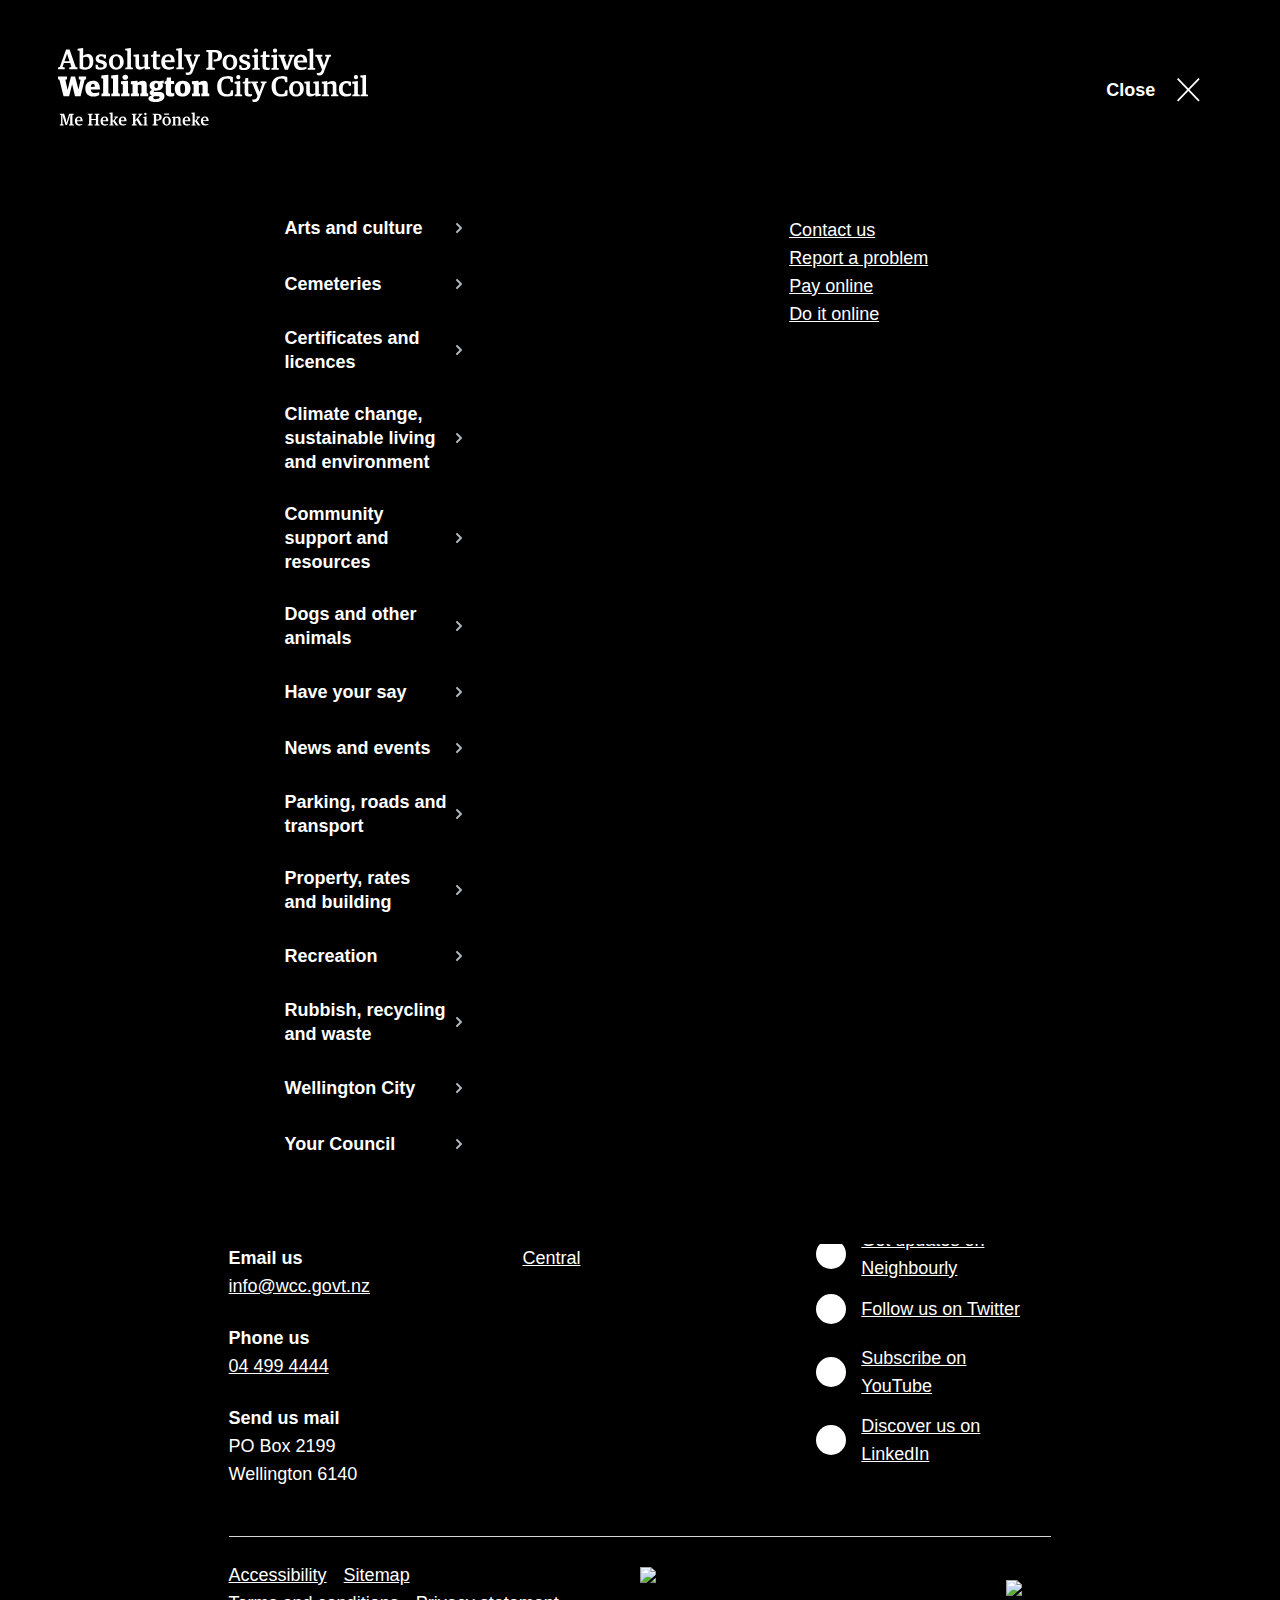
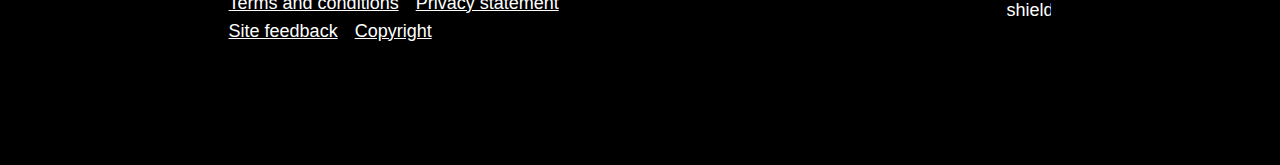
==== menu.html @ c432e646 "Took CSS from WCC site for trickier elements" ====
<!DOCTYPE html>
<html lang="en">
   <head>
      <meta charset="utf-8">
      <meta http-equiv="X-UA-Compatible" content="IE=edge">
      <title>Accessible focus states</title>
      <meta name="description" content="Site for testing keyboard navigation of key elements.">
      <meta name="viewport" content="width=device-width, initial-scale=1">
      <meta property="twitter:image" content="/images/og.png">
      <meta property="twitter:title" content="Accessible focus states">
      <meta property="og:image" content="/images/og.png">
      <meta property="og:title" content="Accessible focus states">
      <meta property="og:description" content="Site for testing keyboard navigation of key elements." />
      <meta property="og:url" content="https://accessible-focus-states.vercel.app/">
      <link rel="stylesheet" type="text/css" href="menu.css">
      <script type="text/javascript" src="https://wellington.govt.nz/assets/js/main.min.js?v=8.0.20.09.11"></script>
   </head>
   <body>
      <main>
         <section class="header pb--l">
            <nav class="nav pt--s d-flex flex-nowrap position-relative px-0 main-menu-open">
               <div class="w--50 d-flex align-items-center justify-content-center">
                  <div class="container">
                     <div class="row">
                        <div class="col-12 offset-1 col-xl-8 offset-xl-3">
                           <div class="order-1 nav__logo flex-grow-1">
                              <a href="/">
                                 <span class="sr-only">Wellington City Council</span>
                                 <svg xmlns="http://www.w3.org/2000/svg" viewBox="0 0 580.47 145.45">
                                    <title>Wellington City Council</title>
                                    <path d="M3.26 143.39l2.52-.57v-17.56l-2.52-.55v-1.6h8.19l3 9.91c.78 2.67 1.56 7.07 1.56 7.07h.16s.92-4.4 1.69-7.07l3.16-9.91h8.69v1.65l-2.68.55v17.56l2.68.57v1.65h-9v-1.65l2.14-.57v-10.61c0-2.86.19-7.34.19-7.34h-.15s-1.34 4.26-2.15 6.94l-3.86 12.4h-2.72l-4-12.34c-.81-2.67-1.82-6.94-1.82-6.94h-.16s.19 4.47.19 7.34v10.5l2.18.57v1.65H3.26zm38.87-8.28c0-3.67-1.06-4.88-3-4.88s-3.31 1.42-3.52 4.88zm-10.55 1.52c0-5.3 3.31-8.44 7.72-8.44 4.88 0 7 2.92 7 8.75H35.68c.12 4.28 2 6 5.06 6a14.06 14.06 0 004.77-.83v1.73a10.24 10.24 0 01-5.68 1.53c-5.64 0-8.21-3.44-8.21-8.75M55.75 143.38l2.52-.56v-17.56l-2.52-.55v-1.65H65v1.65l-2.42.55v7.52h8.34v-7.54l-2.42-.53v-1.65l9.22-.02v1.65l-2.49.55v17.56l2.52.58v1.64l-9.25.02v-1.66l2.42-.55v-8.05l-8.34.01v8.04l2.42.55v1.66h-9.25v-1.66zM90.16 135.11c0-3.66-1.07-4.89-3-4.89s-3.31 1.44-3.52 4.89zm-10.57 1.52c0-5.29 3.31-8.44 7.73-8.44 4.86 0 6.95 2.92 6.95 8.75H83.7c.11 4.28 2 6 5.06 6a13.5 13.5 0 004.75-.83v1.73a10.15 10.15 0 01-5.68 1.54c-5.65 0-8.22-3.45-8.22-8.75M103.51 137.79l-1.25-.27v5.62l2.04.45v1.43h-8.1v-1.43l2.15-.48v-19.64l-2.18-.52v-1.55l5.67-.74.42.22v15.09l1.71-.18 3.7-5.34-2.09-.46v-1.49h6.78v1.49l-2.13.48-3.84 5.17 5.07 7.44 1.48.51v1.43h-4.67l-4.76-7.23zM124.31 135.11c0-3.66-1.07-4.89-3-4.89s-3.32 1.44-3.55 4.89zm-10.55 1.52c0-5.29 3.3-8.44 7.72-8.44 4.86 0 6.95 2.92 6.95 8.75h-10.58c.12 4.28 2 6 5.06 6a13.62 13.62 0 004.74-.85v1.73a10.2 10.2 0 01-5.68 1.54c-5.64 0-8.21-3.45-8.21-8.75M138.04 143.38l2.52-.58v-17.56l-2.52-.55v-1.65h9.28v1.65l-2.45.52v10l8.03-9.97-2.48-.55v-1.65h7.49v1.65l-2.01.55-5.67 6.74 6.41 10.82 1.94.56v1.65l-5.53.01-5.73-9.78-2.45 2.05v5.54l2.45.55v1.64h-9.28v-1.64zM161.39 123.58a2.25 2.25 0 112.24 2.2 2.16 2.16 0 01-2.24-2.2m-1.67 20l2.13-.5v-11.97l-2.34-.53v-1.55l5.87-.75.38.2v14.63l2.09.5v1.43h-8.13zm24.14-9.68a12.31 12.31 0 002.33.18c2.61 0 3.76-1.37 3.76-4.5s-1.3-4.26-3.86-4.26h-2.23zm-6.83 9.47l2.51-.57v-17.57l-2.51-.53v-1.66h8.79c6.14 0 8.4 2.37 8.4 6.39 0 4.52-2.69 6.6-7.42 6.6a11.87 11.87 0 01-2.94-.3v7.07l3 .57v1.65h-9.83zm30.28-6.43c0-5.13-1.88-6.67-3.95-6.67s-3.81 1.4-3.81 6.36c0 5.12 1.88 6.67 4 6.67s3.79-1.43 3.79-6.36m-8.5-14.05h9.25v2.27h-9.28zm-3.39 14c0-5.38 3.56-8.69 8-8.69 5 0 8.06 3.23 8.06 8.54s-3.57 8.72-8 8.72c-5 0-8.07-3.38-8.07-8.57m18.07 6.69l2.15-.5v-11.97l-2.2-.53v-1.55l5.54-.75.4.2v1.63h.11a10.28 10.28 0 015.43-2c2.79 0 4.44 1.29 4.44 4.28v10.72l2.08.5v1.43h-8v-1.43l2.05-.5v-9.4c0-2-.94-2.63-2.81-2.63a9.92 9.92 0 00-3.11.59v11.44l1.91.44v1.43h-8zm30.37-8.47c0-3.66-1.07-4.87-3-4.87s-3.31 1.44-3.52 4.87zm-10.56 1.53c0-5.29 3.29-8.44 7.73-8.44 4.86 0 6.95 2.92 6.95 8.74h-10.58c.11 4.29 2 6 5.06 6a13.78 13.78 0 004.73-.84v1.75a10.26 10.26 0 01-5.67 1.53c-5.65 0-8.22-3.44-8.22-8.75M257.23 137.79l-1.25-.29v5.63l2.03.44v1.44h-8.1v-1.44l2.16-.49v-19.62l-2.19-.52v-1.56l5.68-.73.42.21v15.09l1.7-.18 3.71-5.33-2.1-.46v-1.5h6.79v1.5l-2.12.49-3.85 5.15 5.08 7.45 1.46.5v1.44h-4.67l-4.75-7.22zM278.03 135.11c0-3.66-1.07-4.88-3-4.88s-3.31 1.44-3.53 4.88zm-10.52 1.5c0-5.28 3.31-8.43 7.73-8.43 4.87 0 7 2.93 7 8.75h-10.6c.13 4.29 2 6 5.08 6a13.71 13.71 0 004.72-.84v1.76a10.35 10.35 0 01-5.67 1.5c-5.65 0-8.22-3.43-8.22-8.75M2.67 59.38L0 58.46v-5.17h16.92v5.17l-3.15.92 4.05 18.58h.27l6.2-24.67h7.68l6.19 23.92h.27l3.89-17.83-3.41-.92v-5.17h13.71v5.17l-2.77.92-7.57 30.92H31.86l-5.33-22h-.22l-5.49 22H10.41L2.67 59.38zM69.06 72.68c0-4.43-1.49-5.77-3.57-5.77s-3.8 1.34-4.16 6.1zm-17.87 3.3c0-9.33 5.76-14.78 14.41-14.78s13 4.38 13 16.33H61.33c.53 5 3.2 6.78 7.73 6.78a24.73 24.73 0 008.16-1.32v5.12c-2 1.4-5.38 2.84-10.82 2.84-10 0-15.21-5.39-15.21-15M81.4 85.44l3.13-.75V57.35l-3.41-.89v-4.92l12.34-1.23.85.43v33.95l3.04.75v4.86H81.4v-4.86zm18.46 0l3.15-.75V57.35l-3.42-.89v-4.92l12.33-1.23.85.43v33.95l3.05.75v4.86H99.86v-4.86zM120.61 54.69c0-2.93 2.47-4.75 5.4-4.75s5.39 1.82 5.39 4.75-2.41 4.8-5.39 4.8-5.4-1.81-5.4-4.8m-2.29 30.75l3.05-.75V68.31l-3.32-.86v-5l12.22-1.24.92.39v23.05l2.87.77v4.84h-15.74zm18.25.02l3.05-.77V68.31l-3.21-.86v-5l11.76-1.24.84.39v3h.32a14.52 14.52 0 019.4-3.48c4.37 0 7.41 2 7.41 7.06v16.43l2.83.77v4.84h-14.89v-4.84l2.25-.6v-13.1c0-2.3-1.08-3-3.31-3a10.85 10.85 0 00-3.57.68v15.55l2.23.6v4.84h-15.11zm101.33-9.19c0-7.37-1.82-9.24-4.5-9.24s-4.37 1.66-4.37 8.86c0 7.37 1.81 9.23 4.54 9.23s4.33-1.86 4.33-8.85m-19.18 0c0-9.82 6.52-15.07 14.74-15.06 9.51 0 14.78 5.34 14.78 14.68 0 9.77-6.55 15.12-14.72 15.12-9.56 0-14.8-5.74-14.8-14.74m-3.56 8.37c-2.36 0-3.48-.73-3.48-3.25V67.61h5.76v-5.82h-5.76v-6.68H204l-1.23 6.62-3.09 1.15v4.72h2.24v15.39c0 6 3.2 7.89 9 7.9a13.81 13.81 0 006.87-1.56v-5.07a10 10 0 01-2.6.37M183.6 95.75c-3.85 0-5.23-1.12-5.23-2.67a2.71 2.71 0 011.87-2.62h6.72c2.45 0 3.36.48 3.36 2 0 1.76-1.75 3.26-6.72 3.26m.27-29.73c1.92 0 3.41.86 3.41 4.59 0 3.36-1.49 4.47-3.41 4.47s-3.32-1.11-3.32-4.64c0-3.36 1.39-4.42 3.32-4.42m6.64 16.52h-9.23c-1.5 0-2-.76-2-1.44a2.52 2.52 0 01.64-1.6 19 19 0 004 .38c7.58 0 12.55-3.42 12.55-9.62a6.53 6.53 0 00-1.24-3.79l2.83.13v-5.61l-8.17 1.15a18.25 18.25 0 00-6-.91c-7.43 0-12.55 3.42-12.55 9.62a8 8 0 004.38 7.2c-2.3 1.5-4.11 3.73-4.11 6s1.23 3.85 3.73 4.57v.29c-3.2.84-6 2.61-6 5.76 0 3.78 4.43 6.51 13.51 6.51 11.64 0 16.44-5 16.44-10.87 0-5.68-3.9-7.81-8.81-7.81m60.43 2.99l3.05-.76V68.31l-3.21-.85v-5l11.76-1.19.85.38v3h.33a14.44 14.44 0 019.38-3.47c4.38 0 7.42 2 7.42 7.05v16.44l2.83.76v4.86h-14.91v-4.86l2.25-.59V71.68c0-2.29-1.06-3-3.31-3a10.69 10.69 0 00-3.57.68v15.55l2.24.59v4.86h-15.11zm47.1-13.25c0-14.64 9.18-19.54 18.63-19.54a34.83 34.83 0 0110.74 1.49l.31 9.78h-3.94l-2-5.72a14.46 14.46 0 00-5.56-1.18c-7.1 0-10.3 5.24-10.3 14.1 0 10.63 3.09 15.38 10.73 15.38a11 11 0 005.44-1.33l2-6.08h4l-.38 9.87c-2.67 1.17-6.35 2-11.91 2-10.35 0-17.72-5.3-17.72-18.76m35.68-17.3a3.94 3.94 0 113.89 3.62 3.73 3.73 0 01-3.89-3.62m-2.84 32.46l3.58-.86V67.3l-3.89-.86v-3.15l10-1.28.7.38v24.13l3.58.86v2.93h-13.97zm18.62-3.63V66.66h-3.58v-2.83l4.16-1.33 1-6.53h5.17v6.53h4.66v4.16h-4.66v15.86c0 2.83 1 4 4 4a14 14 0 003.09-.37v3.16a11.76 11.76 0 01-6.08 1.59c-5.07 0-7.74-1.77-7.74-7.1m50.41-11.58c0-14.63 9.18-19.55 18.64-19.55a35 35 0 0110.73 1.5l.32 9.77h-3.95l-2-5.71a14.38 14.38 0 00-5.56-1.17c-7.1 0-10.31 5.22-10.31 14.1 0 10.62 3.1 15.37 10.74 15.37a11 11 0 005.44-1.33l2-6.09h4l-.38 9.88c-2.67 1.18-6.36 2-11.91 2-10.36 0-17.73-5.28-17.73-18.75m53.18 4.47c0-8.22-3.21-10.74-6.72-10.74s-6.58 2.31-6.58 10.25c0 8.18 3.21 10.74 6.78 10.74s6.52-2.35 6.52-10.25m-20.35-.11c0-9 6.1-14.63 13.68-14.63 8.43 0 13.77 5.45 13.77 14.31 0 9.08-6.14 14.74-13.67 14.74-8.54 0-13.78-5.66-13.78-14.42m32.11 6.31V66.99l-3.69-.86v-3.09l9.67-1 .69.38v18.69c0 3.31.91 4.86 4.54 4.86a12.72 12.72 0 005.61-1.28V67l-3.53-.87v-3.09l9.56-1 .69.38v23.33l3.64.86v3l-9.35 1.22-.7-.31v-3.05h-.31a12.3 12.3 0 01-8.87 3.42c-5.66 0-8-3.05-8-8m29.2 4.51l3.63-.86V67.31l-3.68-.85v-3.15l9.45-1.28.69.38v2.61h.36a16.63 16.63 0 019.23-3c4.82 0 7.6 1.92 7.6 7.21v17.35l3.57.86v2.93h-13.66v-2.93l3.31-.8V71.27c0-3.21-1.6-4.17-4.81-4.17a17.37 17.37 0 00-5.28 1v18.49l3.26.8v2.93h-13.67zm31.97-10.74c0-10.41 6.47-14.69 14.91-14.69a26.68 26.68 0 017.75 1.08v7.69h-4.11l-.92-4.33a9.55 9.55 0 00-3.25-.43c-4.49 0-7.32 3-7.32 10 0 7.8 3.74 10.3 8.87 10.3a17 17 0 007.1-1.33v3.53a15.51 15.51 0 01-9.14 2.5c-9.13 0-13.89-5.55-13.89-14.31m27.99-21.74a3.94 3.94 0 113.9 3.63 3.75 3.75 0 01-3.9-3.63m-2.83 32.47l3.58-.85V67.32l-3.91-.85v-3.15l10-1.29.69.39v24.13l3.59.85v2.94h-13.95z"></path>
                                    <path d="M379.68 62.5v3l3.14.75-5.39 15.86h-.2l-6.1-15.91 3.26-.7v-3h-12.61v3.21l2.14.58 9.78 23.39-1.28 3.15c-1.18 2.68-2.73 3.63-5.5 3.63a11.53 11.53 0 01-2.83-.43v4.08a11.94 11.94 0 004.53 1c4.81 0 7.05-2.35 8.81-7l10.47-27.72 2.72-.75v-3zM576.84 86.55V50.82l-.7-.37-10.04 1.22v3.15l4.01.86v30.87l-3.47.8v2.99h13.83v-2.93l-3.63-.86zM239.26 49.67v-4a11.81 11.81 0 002.84.43c2.81 0 4.36-1 5.53-3.64l1.3-3.15-9.84-23.38-2.77-.82v-3h13.3v3l-3.27.69 6.16 15.94h.22l5.44-15.86-3.22-.77v-3h11v3l-2.75.75-10.53 27.7c-1.76 4.7-4 7-8.86 7a12.12 12.12 0 01-4.57-1M12.26 24.67h9.25L17.14 11h-.27zM0 36.51l3.43-.9L15.1 2.89h6.61L33.1 35.61l3.44.92v3.37H21.07v-3.31l4-1-2.36-7.31H11.07l-2.48 7.31 4.1 1v3.31H0zm59.11-10.55c0-7-2.47-9.45-6.76-9.45a13.5 13.5 0 00-5.22 1.12v17.56a7.53 7.53 0 004.78 1.39c4.3 0 7.2-2.4 7.2-10.62M40.42 38.34v-33l-3.72-.85V1.23L46.43 0l.7.33v14h.32a12.71 12.71 0 018.17-2.87c5.16 0 10.58 2.82 10.58 13.4s-6 15.65-14.77 15.65a26.85 26.85 0 01-11-2.2m30.34.68l-.48-7.53h3.92l1.3 4.15a10.31 10.31 0 004.74 1.08c3 0 5.1-1.17 5.1-3.58s-1.24-3.09-4.57-4.11l-3-.85c-4.69-1.33-7.27-3.63-7.27-8.04 0-4.77 3.54-8.55 11-8.55a27.54 27.54 0 018.32 1.23v7.1h-3.76l-1-3.68a8.51 8.51 0 00-4-.8c-2.63 0-4.67.85-4.67 3.25 0 2 1.24 2.94 4.78 4l3.17.91c5.26 1.51 7.25 4 7.25 8 0 5.17-3.7 9.07-11.76 9.07a27.78 27.78 0 01-9.09-1.6m45.27-12.76c0-8.23-3.23-10.73-6.76-10.73s-6.62 2.28-6.62 10.25c0 8.17 3.23 10.73 6.83 10.73s6.55-2.35 6.55-10.25m-20.51-.1c0-9 6.12-14.63 13.75-14.63 8.5 0 13.87 5.45 13.87 14.31 0 9.07-6.18 14.73-13.76 14.73-8.6 0-13.86-5.66-13.86-14.41M126.06 36.97l3.72-.87V5.25l-4.03-.87V1.24l10.1-1.23.7.38V36.1l3.66.87v2.93h-14.15v-2.93zM145.05 32.47V16.56l-3.71-.85v-3.09l9.74-1 .68.37v18.66c0 3.32.92 4.87 4.58 4.87a12.58 12.58 0 005.63-1.28V16.56l-3.54-.85v-3.09l9.62-1 .7.36v23.35l3.65.84v3L163 40.4l-.7-.32v-3h-.33a12.46 12.46 0 01-8.91 3.42c-5.7 0-8-3-8-8m32.71.83V16.25h-3.6v-2.84l4.2-1.33 1-6.51h5.14v6.54h6.72v4.17h-6.72v15.83c0 2.84 1 4 4 4a14.42 14.42 0 003.13-.38v3.16a12 12 0 01-6.13 1.6c-5.11 0-7.8-1.77-7.8-7.11m33.8-10.61c0-5.23-1.82-7.27-5.11-7.27-3.49 0-5.7 2.14-6.07 7.64zm-18.16 3c0-9 5.68-14.25 13.32-14.25 8.33 0 11.93 5.08 11.93 15h-18.25c.37 6.46 3.49 9.4 8.76 9.4a24.37 24.37 0 008.17-1.39v3.42a17.65 17.65 0 01-9.78 2.62c-9.67 0-14.13-5.83-14.13-14.75M221.53 36.97l3.71-.86V5.25l-4.03-.86V1.24L231.3.02l.7.38v35.71l3.66.86v2.93h-14.13v-2.93zM277.78 37.32l3.88-1V7.9l-3.88-1V3.63h15.21c10.45 0 14.25 4 14.25 10.47 0 7.84-5.34 11.1-12.12 11.1a32.44 32.44 0 01-3.74-.32v-3.36c.06 0 1.12.11 2.35.11 3.95 0 6-2.46 6-7 0-4.76-2-6.68-6.35-6.68h-4.36v28.4l4.68 1v3.31h-15.92zm50.82-10.3c0-8.22-3.2-10.74-6.73-10.74s-6.57 2.31-6.57 10.26c0 8.17 3.21 10.72 6.78 10.72s6.52-2.34 6.52-10.24m-20.35-.11c0-9 6.09-14.63 13.68-14.63 8.43 0 13.77 5.45 13.77 14.32 0 9.08-6.14 14.73-13.68 14.74-8.53 0-13.77-5.67-13.77-14.43m31.4 12.82l-.49-7.53h3.91l1.28 4.16a10.31 10.31 0 004.7 1.08c3 0 5.06-1.17 5.06-3.57s-1.22-3.12-4.53-4.13l-3-.85c-4.65-1.33-7.21-3.63-7.21-8.06 0-4.76 3.53-8.55 10.94-8.55a27.15 27.15 0 018.28 1.23v7.11h-3.74l-1-3.69a8.54 8.54 0 00-3.95-.79c-2.61 0-4.64.86-4.64 3.25 0 2 1.22 2.94 4.74 4l3.15.91c5.24 1.49 7.22 4 7.22 8 0 5.18-3.68 9.08-11.7 9.07a27.36 27.36 0 01-9-1.6m27.16-34.53a3.93 3.93 0 113.89 3.62 3.74 3.74 0 01-3.89-3.62m-2.84 32.46l3.57-.86V17.63l-3.89-.87v-3.13l10-1.29.7.38v24.12l3.58.86v2.94h-13.96zm18.84-3.59V16.99h-3.57v-2.88l4.16-1.32 1-6.51h5.18v6.51h6.67v4.16h-6.67v15.86c0 2.82 1 4 4 4a14.05 14.05 0 003.09-.38v3.16a11.7 11.7 0 01-6.08 1.59c-5.08 0-7.75-1.75-7.75-7.09m19.65-28.84a3.94 3.94 0 113.9 3.62 3.74 3.74 0 01-3.9-3.62m-2.83 32.45l3.58-.86V17.63l-3.9-.85v-3.15l10-1.29.7.38v24.13l3.58.85v2.94h-13.99zM415.71 16.61l-2.72-.74v-3.05h12.98v3.05l-3.04.59 5.92 17.18h.21l5.98-17.18-3.04-.59v-3.05h10.46v3.05l-2.72.74-9.02 24.03h-5.93l-9.08-24.03zM459.66 23.51c0-5.24-1.83-7.27-5.08-7.27-3.46 0-5.65 2.14-6 7.65zm-18 3c0-9 5.65-14.26 13.24-14.26 8.28 0 11.85 5.09 11.85 15h-18.24c.38 6.46 3.47 9.39 8.7 9.39a23.22 23.22 0 008.12-1.4v3.43a17.44 17.44 0 01-9.72 2.62c-9.61 0-14-5.82-14-14.74M467.56 37.7l3.67-.85V6l-4.01-.86V1.99L477.28.76l.68.37v35.72l3.64.85v2.95h-14.04V37.7zM484.75 50.41v-4a12 12 0 002.83.41c2.77 0 4.32-1 5.49-3.62l1.29-3.16-9.77-23.43-2.78-.74v-3h13.24v3l-3.27.69 6.1 15.92h.22l5.41-15.87-3.15-.74v-3h10.94v3l-2.72.74-10.46 27.71c-1.77 4.69-4 7-8.81 7a11.72 11.72 0 01-4.54-1"></path>
                                 </svg>
                              </a>
                           </div>
                        </div>
                     </div>
                  </div>
               </div>
               <div class="w--50 d-flex align-items-center justify-content-center">
                  <div class="container">
                     <div class="row">
                        <div class="col-12 offset-1 col-xl-8 offset-xl-3">
                           <button type="button" class="menu__button menu__button-homepage d-flex align-items-center justify-content-center float-right" id="main-menu-toggler" data-toggle="collapse" data-target="#main-menu" aria-expanded="true" aria-controls="main-menu" aria-label="Toggle navigation">
                           <span class="text">Close</span>
                           </button>
                        </div>
                     </div>
                  </div>
               </div>
               <div id="main-menu" class="collapse show" role="navigation" style="">
                  <div class="container">
                     <div class="row">
                        <div class="col-12 offset-1 col-md-6 col-lg-4 pt--xs pt-md-0">
                           <ul class="main-menu-level-1" style="min-height: 506px;">
                              <li>
                                 <button class="main-menu-level-1-item" aria-expanded="false">Arts and culture</button>
                                 <ul class="main-menu-level-2" aria-label="Sub-menu for Arts and culture">
                                    <li><span class="main-menu-back">Back</span><span class="main-menu-category">Arts and culture</span></li>
                                    <li><a href="/arts-and-culture/arts">Arts</a></li>
                                    <li><a href="/arts-and-culture/libraries">Libraries</a></li>
                                    <li><a href="/arts-and-culture/archives">Archives</a></li>
                                    <li><a href="/arts-and-culture/heritage">Heritage</a></li>
                                 </ul>
                              </li>
                              <li>
                                 <button class="main-menu-level-1-item" aria-expanded="false">Cemeteries</button>
                                 <ul class="main-menu-level-2" aria-label="Sub-menu for Cemeteries">
                                    <li><span class="main-menu-back">Back</span><span class="main-menu-category">Cemeteries</span></li>
                                    <li><a href="/cemeteries/cemetery-search-and-plot-locater">Cemetery search and plot locater</a></li>
                                    <li><a href="/cemeteries/wellington-cemeteries">Wellington cemeteries</a></li>
                                    <li><a href="/cemeteries/burials-cremations-and-memorials">Burials, cremations and memorials</a></li>
                                    <li><a href="/cemeteries/work-permits">Work permits</a></li>
                                 </ul>
                              </li>
                              <li>
                                 <button class="main-menu-level-1-item" aria-expanded="false">Certificates and licences</button>
                                 <ul class="main-menu-level-2" aria-label="Sub-menu for Certificates and licences">
                                    <li><span class="main-menu-back">Back</span><span class="main-menu-category">Certificates and licences</span></li>
                                    <li><a href="/certificates-and-licences/trading-in-public-places">Trading in public places</a></li>
                                    <li><a href="/certificates-and-licences/alcohol-licences">Alcohol licences</a></li>
                                    <li><a href="/certificates-and-licences/selling-food">Selling food</a></li>
                                    <li><a href="/certificates-and-licences/signs-and-posters">Signs and posters</a></li>
                                    <li><a href="/certificates-and-licences/footpaths">Footpaths</a></li>
                                    <li><a href="/certificates-and-licences/health-licences">Health licences</a></li>
                                    <li><a href="/certificates-and-licences/street-appeals">Street appeals</a></li>
                                    <li><a href="/certificates-and-licences/gambling-consents">Gambling consents</a></li>
                                    <li><a href="/certificates-and-licences/amusement-devices">Amusement device permits</a></li>
                                 </ul>
                              </li>
                              <li>
                                 <button class="main-menu-level-1-item" aria-expanded="false">Climate change, sustainable living and environment</button>
                                 <ul class="main-menu-level-2" aria-label="Sub-menu for Climate change, sustainable living and environment">
                                    <li><span class="main-menu-back">Back</span><span class="main-menu-category">Climate change, sustainable living and environment</span></li>
                                    <li><a href="/climate-change-sustainability-environment/climate-change">Climate change</a></li>
                                    <li><a href="/climate-change-sustainability-environment/sustainable-living">Sustainable living</a></li>
                                    <li><a href="/climate-change-sustainability-environment/environment">Environment</a></li>
                                    <li><a href="/climate-change-sustainability-environment/water">Water</a></li>
                                 </ul>
                              </li>
                              <li>
                                 <button class="main-menu-level-1-item" aria-expanded="false">Community support and resources</button>
                                 <ul class="main-menu-level-2" aria-label="Sub-menu for Community support and resources">
                                    <li><span class="main-menu-back">Back</span><span class="main-menu-category">Community support and resources</span></li>
                                    <li><a href="/community-support-and-resources/community-support">Community support</a></li>
                                    <li><a href="/community-support-and-resources/resources-and-facilities">Resources and facilities</a></li>
                                    <li><a href="/community-support-and-resources/volunteering">Volunteering </a></li>
                                    <li><a href="/community-support-and-resources/safety-in-wellington">Safety in Wellington</a></li>
                                    <li><a href="/community-support-and-resources/commemorative-memorials">Memorial seats and trees </a></li>
                                    <li><a href="/community-support-and-resources/our-communities">Our communities</a></li>
                                    <li><a href="/community-support-and-resources/community-awards">Wellington Airport Community Awards</a></li>
                                 </ul>
                              </li>
                              <li>
                                 <button class="main-menu-level-1-item" aria-expanded="false">Dogs and other animals</button>
                                 <ul class="main-menu-level-2" aria-label="Sub-menu for Dogs and other animals">
                                    <li><span class="main-menu-back">Back</span><span class="main-menu-category">Dogs and other animals</span></li>
                                    <li><a href="/dogs-and-other-animals/dogs">Dogs</a></li>
                                    <li><a href="/dogs-and-other-animals/cats">Cats</a></li>
                                    <li><a href="/dogs-and-other-animals/keeping-animals">Keeping animals</a></li>
                                 </ul>
                              </li>
                              <li>
                                 <button class="main-menu-level-1-item" aria-expanded="false">Have your say</button>
                                 <ul class="main-menu-level-2" aria-label="Sub-menu for Have your say">
                                    <li><span class="main-menu-back">Back</span><span class="main-menu-category">Have your say</span></li>
                                    <li><a href="/have-your-say/consultations">Consultations and engagements</a></li>
                                    <li><a href="/have-your-say/public-notices">Public notices</a></li>
                                    <li><a href="/have-your-say/contacting-councillors">Contacting councillors</a></li>
                                    <li><a href="/have-your-say/participate-in-council-research">Participate in Council research</a></li>
                                    <li><a href="/have-your-say/petitions">Petitions</a></li>
                                    <li><a href="/your-council/meetings/speaking-at-meetings">Attending and speaking at meetings</a></li>
                                 </ul>
                              </li>
                              <li>
                                 <button class="main-menu-level-1-item" aria-expanded="false">News and events</button>
                                 <ul class="main-menu-level-2" aria-label="Sub-menu for News and events">
                                    <li><span class="main-menu-back">Back</span><span class="main-menu-category">News and events</span></li>
                                    <li><a href="/news-and-events/news-and-information">News and information</a></li>
                                    <li><a href="/news-and-events/events-and-festivals">Events and festivals</a></li>
                                    <li><a href="/news-and-events/event-calendar">Eventfinda calendar</a></li>
                                    <li><a href="/news-and-events/event-planning-and-support">Event planning and support</a></li>
                                 </ul>
                              </li>
                              <li>
                                 <button class="main-menu-level-1-item" aria-expanded="false">Parking, roads and transport</button>
                                 <ul class="main-menu-level-2" aria-label="Sub-menu for Parking, roads and transport">
                                    <li><span class="main-menu-back">Back</span><span class="main-menu-category">Parking, roads and transport</span></li>
                                    <li><a href="/parking-roads-and-transport/parking">Parking</a></li>
                                    <li><a href="/parking-roads-and-transport/roads">Roads</a></li>
                                    <li><a href="/parking-roads-and-transport/transport">Transport</a></li>
                                    <li><a href="/parking-roads-and-transport/how-can-i">How can I?</a></li>
                                 </ul>
                              </li>
                              <li>
                                 <button class="main-menu-level-1-item" aria-expanded="false">Property, rates and building</button>
                                 <ul class="main-menu-level-2" aria-label="Sub-menu for Property, rates and building">
                                    <li><span class="main-menu-back">Back</span><span class="main-menu-category">Property, rates and building</span></li>
                                    <li><a href="/property-rates-and-building/property">Property</a></li>
                                    <li><a href="/property-rates-and-building/rates">Rates</a></li>
                                    <li><a href="/property-rates-and-building/building-and-resource-consents">Building and resource consents</a></li>
                                    <li><a href="/property-rates-and-building/building-earthquake-resilience">Building earthquake resilience</a></li>
                                    <li><a href="/property-rates-and-building/encroachments">Encroachments</a></li>
                                    <li><a href="/property-rates-and-building/council-land-for-sale">Council land and property for sale</a></li>
                                    <li><a href="/property-rates-and-building/kiwi-point-quarry">Quarry</a></li>
                                    <li><a href="/property-rates-and-building/development-contributions">Development contributions</a></li>
                                    <li><a href="/property-rates-and-building/road-stopping">Road stopping</a></li>
                                    <li><a href="/property-rates-and-building/fencing-your-pool-or-spa">Pool and spa fencing</a></li>
                                    <li><a href="/property-rates-and-building/how-can-i">How can I?</a></li>
                                 </ul>
                              </li>
                              <li>
                                 <button class="main-menu-level-1-item" aria-expanded="false">Recreation</button>
                                 <ul class="main-menu-level-2" aria-label="Sub-menu for Recreation">
                                    <li><span class="main-menu-back">Back</span><span class="main-menu-category">Recreation</span></li>
                                    <li><a href="/recreation/facilities-and-centres">Facilities and centres</a></li>
                                    <li><a href="/recreation/outdoors">Outdoors</a></li>
                                    <li><a href="/recreation/activities-for-kids">Activities for kids </a></li>
                                    <li><a href="/recreation/sports">Sports</a></li>
                                    <li><a href="/recreation/classes">Classes</a></li>
                                    <li><a href="/recreation/support-and-advice">Support and advice</a></li>
                                 </ul>
                              </li>
                              <li>
                                 <button class="main-menu-level-1-item" aria-expanded="false">Rubbish, recycling and waste</button>
                                 <ul class="main-menu-level-2" aria-label="Sub-menu for Rubbish, recycling and waste">
                                    <li><span class="main-menu-back">Back</span><span class="main-menu-category">Rubbish, recycling and waste</span></li>
                                    <li><a href="/rubbish-recycling-and-waste/when-to-put-out-your-rubbish-and-recycling">When to put out your rubbish and recycling</a></li>
                                    <li><a href="/rubbish-recycling-and-waste/sorting-and-preparing-your-rubbish-and-recycling">Sorting and preparing your rubbish and recycling</a></li>
                                    <li><a href="/rubbish-recycling-and-waste/bins-bags-crates-and-skips">Wheelie bins, bags, crates and skips</a></li>
                                    <li><a href="/rubbish-recycling-and-waste/southern-landfill-tip-shop-and-recycle-centre">Southern Landfill, Tip Shop and Recycle Centre</a></li>
                                    <li><a href="/rubbish-recycling-and-waste/reducing-your-waste">Reducing your waste</a></li>
                                    <li><a href="/rubbish-recycling-and-waste/waste-requirements-for-business">Waste requirements for business</a></li>
                                    <li><a href="/your-council/plans-policies-and-bylaws/policies/zero-waste-strategy">Zero Waste Strategy</a></li>
                                    <li><a href="/rubbish-recycling-and-waste/waste-bylaw">The Solid Waste Management and Minimisation Bylaw 2020</a></li>
                                    <li><a href="/rubbish-recycling-and-waste/sewerage-wastewater-and-trade-waste">Sewerage, wastewater and trade waste</a></li>
                                 </ul>
                              </li>
                              <li>
                                 <button class="main-menu-level-1-item" aria-expanded="false">Wellington City</button>
                                 <ul class="main-menu-level-2" aria-label="Sub-menu for Wellington City">
                                    <li><span class="main-menu-back">Back</span><span class="main-menu-category">Wellington City</span></li>
                                    <li><a href="/wellington-city/maps">Maps</a></li>
                                    <li><a href="/wellington-city/about-wellington-city">About Wellington City</a></li>
                                    <li><a href="/wellington-city/what-to-do">What to do in Wellington</a></li>
                                    <li><a href="/wellington-city/resilient-wellington">Resilient Wellington</a></li>
                                    <li><a href="/wellington-city/positively-poneke">Positively Pōneke</a></li>
                                 </ul>
                              </li>
                              <li>
                                 <button class="main-menu-level-1-item" aria-expanded="false">Your Council</button>
                                 <ul class="main-menu-level-2" aria-label="Sub-menu for Your Council">
                                    <li><span class="main-menu-back">Back</span><span class="main-menu-category">Your Council</span></li>
                                    <li><a href="/your-council/about-the-council">About the Council</a></li>
                                    <li><a href="/your-council/brand-assets-and-guidelines">Brand assets and guidelines</a></li>
                                    <li><a href="/your-council/plans-policies-and-bylaws">Plans, policies and bylaws</a></li>
                                    <li><a href="/your-council/meetings">Meetings</a></li>
                                    <li><a href="/your-council/elections">Elections</a></li>
                                    <li><a href="/your-council/projects">Projects</a></li>
                                    <li><a href="/your-council/careers">Careers</a></li>
                                    <li><a href="/your-council/international-relations">International relations</a></li>
                                    <li><a href="/your-council/emergency-management">Emergency management</a></li>
                                    <li><a href="/your-council/mayoral-forum">Mayoral Forum</a></li>
                                 </ul>
                              </li>
                           </ul>
                        </div>
                        <div class="col-12 offset-1 col-lg-4 offset-lg-4 main-menu-contact">
                           <p><a href="/contact-us">Contact us</a></p>
                           <p><a href="/report-a-problem">Report a problem</a></p>
                           <p><a href="/payments/online">Pay online</a></p>
                           <p><a href="/do-it-online">Do it online</a></p>
                        </div>
                     </div>
                  </div>
               </div>
            </nav>
            <div class="mw--100 mw-lg--50 d-flex align-items-center justify-content-center mt--s">
               <div class="container-md container-fluid">
                  <div class="row">
                     <div class="col-12 offset-1 col-xl-9 offset-xl-3">
                        <h1 class="hero__homepage mb--xs"><span class="strong">Kia ora</span><br/> Try the search bar, menu and tabs!</h1>
                        <a href="#search" class="button search__button search__button-homepage order-2 d-flex align-items-center d-lg-none" aria-expanded="false">Search</a>
                        <div id="ctl27_search_pnlSearch" class="search" role="search" aria-label="Site Search" onkeypress="javascript:return WebForm_FireDefaultButton(event, 'ctl27_search_btnSearch')">
                           <fieldset>
                              <legend class="sr-only">Search:</legend>
                              <div class="position-relative">
                                 <input name="ctl27$search$txtSearch" type="text" id="txtSearch" accesskey="3" title="Search online information" class="search__input w-100" aria-label="Site Search" placeholder="Search">
                                 <input type="button" name="ctl27$search$btnSearch" value="Search" onclick="javascript:__doPostBack('ctl27$search$btnSearch','')" id="ctl27_search_btnSearch" title="Search" class="search__submit">
                              </div>
                           </fieldset>
                        </div>
                        <p class="pt-4 mb--s"><a class="mr-4" href="/">Go back</a>
                           </div>
                        </div>
                     </div>
                  </div>
               </div>
            </div>
            <div class="homepage__background" style="background-image: url('/-/media/global/winter-homepage-2021.jpg');"></div>
         </section>
         <section>
            <div class="container component">
                <div class="row">
                    <div class="col-12 offset-1 col-md-10 offset-md-2 col-lg-9 col-xl-8">
                        <div class="tab-block mb--m">
                    
                            <div class="nav nav-tabs d-flex flex-nowrap justify-content-start" id="propertySearchTab" role="tablist">
                                <a class="flex-fill nav-item nav-link active" href="#tab-address" data-toggle="tab" role="tab" aria-controls="tab-address" aria-selected="true">Address</a>
                                <a class="flex-fill nav-item nav-link" href="#tab-range" data-toggle="tab" role="tab" aria-controls="tab-range" aria-selected="false">Street Range</a>
                                <a class="flex-fill nav-item nav-link" href="#tab-account" data-toggle="tab" role="tab" aria-controls="tab-account" aria-selected="false">Account</a>
                            </div>
                    
                            <div class="tab-content" id="propertySearchTabContent">
                         
                        <div class="tab-pane fade active show" id="tab-address" role="tabpanel" aria-labelledby="tab-address">
                            <div id="results-message" class="paxl" style="display: none;"></div>
                            <div id="content_1_pnlSearchByStreet" class="tab-part-content">
                        
                                <fieldset class="m-0 scfSectionBorderAsFieldSet">
                                <legend class="sr-only">Property Search by Address</legend>
                                <div id="pnlSearchByStreetFields" class="scfSectionContent" onkeypress="javascript:return WebForm_FireDefaultButton(event, 'content_1_btnSubmitSearchByStreet')" style="display: none;">
                            
                                    <div class="scfSingleLineTextBorder">
                                        <label for="content_1_txtStreetNumber" id="content_1_lblStreetNumber" class="scfSingleLineTextLabel">House Number</label>
                                        <div class="scfSingleLineGeneralPanel">
                                            <input name="content_1$txtStreetNumber" type="text" maxlength="200" id="content_1_txtStreetNumber" class="scfSingleLineTextBox" skinidvalidationgroup="valGroupSearchByStreet">
                                            <span id="content_1_regExpValStreetNumber" class="scfValidator" style="display:none;">Only letters and numbers can be entered</span>
                                        </div>
                                    </div>
                        
                                    <div class="scfSingleLineTextBorder">
                                        <label for="content_1_txtFlatUnitNumber" id="content_1_lblFlatUnitNumber" class="scfSingleLineTextLabel">Flat / Unit Number</label>
                                        <div class="scfSingleLineGeneralPanel">
                                            <input name="content_1$txtFlatUnitNumber" type="text" maxlength="200" id="content_1_txtFlatUnitNumber" class="scfSingleLineTextBox">
                                            <span id="content_1_regExpValFlatUnitNumber" class="scfValidator" style="display:none;">Only letters and numbers can be entered</span>
                                        </div>
                                    </div>
                                    
                                    <div class="scfSingleLineTextBorder">
                                        <label for="content_1_txtStreetName" id="content_1_lblStreetName" class="scfSingleLineTextLabel">Street Name</label>
                                        <div class="scfSingleLineGeneralPanel">
                                            <input name="content_1$txtStreetName" type="text" maxlength="200" id="content_1_txtStreetName" class="scfSingleLineTextBox">
                                        </div>
                                        <span id="content_1_reqFieldStreetName" class="scfValidatorRequired" style="display:none;">A Street Name (full or part) must be entered</span>
                                    </div>
                                    
                                    <div class="scfSubmitButtonBorder mt--xs">
                                        <input type="submit" name="content_1$btnSubmitSearchByStreet" value="Search" onclick="javascript:WebForm_DoPostBackWithOptions(new WebForm_PostBackOptions(&quot;content_1$btnSubmitSearchByStreet&quot;, &quot;&quot;, true, &quot;valGroupSearchByStreet&quot;, &quot;&quot;, false, false))" id="content_1_btnSubmitSearchByStreet">
                                    </div>
                                
                        </div>
                                <div id="pnlSearchByAutocomplete" class="scfSectionContent" onkeypress="javascript:return WebForm_FireDefaultButton(event, 'btnSubmitSearchAutocomplete')" style="">
                              
                                    <div id="content_1_div" class="scfSingleLineTextBorder required">
                                        <label for="streetName" class="scfSingleLineTextLabel">Property Address</label>
                                        <div class="scfSingleLineGeneralPanel">
                                            <input type="hidden" name="content_1$accountId" id="accountId" value="">
                                            <input name="content_1$streetName" type="text" maxlength="200" id="streetName" class="scfSingleLineTextBox ui-autocomplete-input" autocorrect="off" autocapitalize="words" spellcheck="false" autocomplete="off">
                                        </div>
                                        <span class="scfRequired"></span>
                                    </div>
                                    <div class="scfSubmitButtonBorder mt--xs">
                                        <input type="submit" name="content_1$btnSubmitSearchAutocomplete" value="Search" id="btnSubmitSearchAutocomplete" class="button w-auto">
                                    </div>
                                
                        </div>
                                <div id="loading-spinner"></div>
                            </fieldset>
                            
                    </div>
                        </div>    
            
                        <div class="tab-pane fade" id="tab-range" role="tabpanel" aria-labelledby="tab-range">
                            <div id="content_1_pnlSearchByStreetRange" class="tab-part-content" onkeypress="javascript:return WebForm_FireDefaultButton(event, 'content_1_btnSubmitSearchByStreetRange')">
                        
                                <fieldset class="m-0 scfSectionBorderAsFieldSet">
                                <legend class="sr-only">Property Search by Street range</legend>
                                <div class="scfSectionContent">
                                    <div class="scfSingleLineTextBorder">
                                        <label for="content_1_txtStreetNumberRangeFrom" id="content_1_lblStreetNumberRangeFrom" class="scfSingleLineTextLabel">From House Number</label>
                                        <div class="scfSingleLineGeneralPanel">
                                            <input name="content_1$txtStreetNumberRangeFrom" type="text" maxlength="200" id="content_1_txtStreetNumberRangeFrom" class="scfSingleLineTextBox">
                                            <span id="content_1_regExpValStreetNumberRangeFrom" class="scfValidator" style="display:none;">Only numbers can be entered</span>
                                        </div>
                                    </div>
                                    
                                    <div class="scfSingleLineTextBorder">
                                        <label for="content_1_txtStreetNumberRangeTo" id="content_1_lblStreetNumberRangeTo" class="scfSingleLineTextLabel">To House Number</label>
                                        <div class="scfSingleLineGeneralPanel">
                                            <input name="content_1$txtStreetNumberRangeTo" type="text" maxlength="200" id="content_1_txtStreetNumberRangeTo" class="scfSingleLineTextBox">
                                            <span id="content_1_regExpValStreetNumberRangeTo" class="scfValidator" style="display:none;">Only numbers can be entered</span> 
                                        </div>                
                                    </div>
                        
                                    <div class="scfSingleLineTextBorder">
                                        <label for="content_1_txtStreetNameRange" id="content_1_lblStreetNameRange" class="scfSingleLineTextLabel">Street Name</label>
                                        <div class="scfSingleLineGeneralPanel">
                                            <input name="content_1$txtStreetNameRange" type="text" maxlength="200" id="content_1_txtStreetNameRange" class="scfSingleLineTextBox">
                                        </div>
                                        <span id="content_1_regExpValStreetNameRange" class="scfValidatorRequired" style="display:none;">A Street Name (full or part) must be entered</span>
                                    </div>
                                </div>
                                <div class="scfSubmitButtonBorder mt--xs">
                                    <input type="submit" name="content_1$btnSubmitSearchByStreetRange" value="Search" onclick="javascript:WebForm_DoPostBackWithOptions(new WebForm_PostBackOptions(&quot;content_1$btnSubmitSearchByStreetRange&quot;, &quot;&quot;, true, &quot;valGroupSearchByStreetRange&quot;, &quot;&quot;, false, false))" id="content_1_btnSubmitSearchByStreetRange" class="button w-auto">
                                </div>
                            </fieldset>  
                            
                    </div>
                        </div>
                       
                        <div class="tab-pane fade" id="tab-account" role="tabpanel" aria-labelledby="tab-account">
                            <div id="content_1_pnlSearchByAccountNumber" class="tab-part-content" onkeypress="javascript:return WebForm_FireDefaultButton(event, 'content_1_btnSubmitAccountNumber')">
                        
                                <fieldset class="m-0 scfSectionBorderAsFieldSet">
                                <legend class="sr-only">Property Search by account number</legend>
                                <div class="scfSectionContent">
                                    <div class="scfSingleLineTextBorder">
                                        <label for="content_1_txtAccountNumber" id="content_1_lblAccountNumber" class="scfSingleLineTextLabel">Account Number</label>
                                        <div class="scfSingleLineGeneralPanel">
                                            <input name="content_1$txtAccountNumber" type="text" maxlength="9" id="content_1_txtAccountNumber" class="scfNumberTextBox">
                                            <span id="content_1_regExpValAccountNumber" class="scfValidator" style="display:none;">Only numbers can be entered</span>            
                                        </div>
                                        <span id="content_1_reqFieldAccountNumber" class="scfValidatorRequired" style="display:none;">An Account Number must be entered</span> 
                                    </div>
                                </div>
                                <div class="scfSubmitButtonBorder mt--xs">
                                    <input type="submit" name="content_1$btnSubmitAccountNumber" value="Search" onclick="javascript:WebForm_DoPostBackWithOptions(new WebForm_PostBackOptions(&quot;content_1$btnSubmitAccountNumber&quot;, &quot;&quot;, true, &quot;valGroupSearchByAccountNumber&quot;, &quot;&quot;, false, false))" id="content_1_btnSubmitAccountNumber" class="button w-auto">
                                </div>
                            </fieldset>
                            
                    </div>            
                        </div>
            
                    </div>
            
                        </div>
                    </div>
                </div>
            </div>
         </section>
      </main>
      <footer class="footer" role="contentinfo">
        <a class="back-to-top" href="#">
            <svg width="36" height="36" viewBox="0 0 46 46" xmlns="http://www.w3.org/2000/svg">
                <g fill="none" fill-rule="evenodd">
                    <path fill="#000" d="M22 36V11h2v25z"></path>
                    <path fill="#000" d="M11.636039 20.949747L22.949747 9.63604l1.414214 1.414214L13.050253 22.36396z"></path>
                    <path fill="#000" d="M34.363961 20.949747L23.050253 9.63604l-1.414214 1.414214L32.949747 22.36396z"></path>
                </g>
            </svg>
            Top
        </a>
        <div class="container pt--m pt-lg--l pb--m pb-lg--l">
            <div class="row">
                <div class="col-12 offset-1">
                    <div class="row justify-content-between">
            
                        <div class="col-14 col-md-5 pl-auto pl-md-0">
                            <h2 class="mb--xs">Contact us</h2>
                            <ul>
                                
                                        
                                        
                    <li class="mb--xs"><h3>Report a problem or make a request</h3><p><a href="https://services.wellington.govt.nz/report" class="link link--navigation link--light true-white">Fill in our Fixit form</a><br>
    <a href="https://wellington.govt.nz/report-a-problem/noise-control" class="link link--navigation link--light true-white">Contact Noise Control</a></p></li>
                                    
                                        
                    <li class="mb--xs"><h3>Email us</h3><a class="link link--navigation link--light true-white" href="mailto:info@wcc.govt.nz" target="_blank" title="Link opens in a new window">info@wcc.govt.nz</a></li>
                                    
                                        
                    <li class="mb--xs"><h3>Phone us</h3><a class="link link--navigation link--light true-white" href="tel:+64-4-4994444" target="_blank" title="Link opens in a new window">04 499 4444</a></li>
                                    
                                        
                    <li class="mb--xs"><h3>Send us mail</h3><p>PO Box 2199<br>
    Wellington 6140</p></li>
                                    
                                    
                            </ul>
                        </div>
    
                        <div class="col-14 col-md-5 pl-auto pl-md-0">
                            <h2 class="mb--xs">Visit us</h2>
                            <ul>
                                
                                        
                                        
                    <li class="mb--xs"><h3>Visit our Service Centre</h3><a class="link link--navigation link--light true-white" href="https://www.google.com/maps/place/Arapaki+Manners+Library+%26+Service+Centre/@-41.2897945,174.7727935,17z/data=!4m13!1m7!3m6!1s0x6d38afd64f521ae3:0xd7097e779e3d570b!2s12+Manners+Street,+Te+Aro,+Wellington+6011!3b1!8m2!3d-41.2897986!4d174.7749822!3m4!1s0x6d38af64264c643d:0x213d83bcf9211513!8m2!3d-41.2897986!4d174.7749822" target="_blank" title="Link opens in a new window">12 Manners Street, Te Aro</a></li>
                                    
                                        
                    <li class="mb--xs"><h3>Visit our head office</h3><a class="link link--navigation link--light true-white" href="https://www.google.com/maps/place/Wellington+City+Council/@-41.2831479,174.7726533,17z/data=!4m13!1m7!3m6!1s0x6d38afd534256063:0x92d4f1290799cd19!2s113+The+Terrace,+Wellington+6011!3b1!8m2!3d-41.283152!4d174.774842!3m4!1s0x6d38afd6ecd60bfb:0x12fc6e48576ea7ec!8m2!3d-41.2831703!4d174.7748681" target="_blank" title="Link opens in a new window">113 The Terrace, Wellington Central</a></li>
                                    
                                    
                            </ul>
                        </div>
    
                        <div class="col-14 col-md-4 pl-auto pl-md-0">
                            <h2 class="mb--xs">Connect with us</h2>
                            <ul>
                                
                                        
                                        <li class="mb--xxs">
                    <a class="link link--navigation link--light true-white" href="https://www.facebook.com/wellingtoncitycouncil">
                        <span class="d-flex mr-4 icon icon--social icon--social-facebook" aria-hidden="true"></span>
                        Like us on Facebook
                    </a></li>
                                    
                                        <li class="mb--xxs">
                    <a class="link link--navigation link--light true-white" href="https://www.instagram.com/wgtncc/">
                        <span class="d-flex mr-4 icon icon--social icon--social-instagram" aria-hidden="true"></span>
                        Follow us on Instagram
                    </a></li>
                                    
                                        <li class="mb--xxs">
                    <a class="link link--navigation link--light true-white" href="https://www.neighbourly.co.nz/organisation/wellington-city-council-1">
                        <span class="d-flex mr-4 icon icon--social icon--social-neighbourly" aria-hidden="true"></span>
                        Get updates on Neighbourly
                    </a></li>
                                    
                                        <li class="mb--xxs">
                    <a class="link link--navigation link--light true-white" href="https://twitter.com/wgtncc">
                        <span class="d-flex mr-4 icon icon--social icon--social-twitter" aria-hidden="true"></span>
                        Follow us on Twitter
                    </a></li>
                                    
                                        <li class="mb--xxs">
                    <a class="link link--navigation link--light true-white" href="http://www.youtube.com/wgtncc">
                        <span class="d-flex mr-4 icon icon--social icon--social-youtube" aria-hidden="true"></span>
                        Subscribe on YouTube
                    </a></li>
                                    
                                        <li class="mb--xxs">
                    <a class="link link--navigation link--light true-white" href="https://www.linkedin.com/company/wellingtoncitycouncil">
                        <span class="d-flex mr-4 icon icon--social icon--social-linkedin" aria-hidden="true"></span>
                        Discover us on LinkedIn
                    </a></li>
                                    
                                    
                            </ul>
                        </div>
                        
                    </div>
                </div>
            </div>
    
            <div class="row pt--xs">
                <div class="col-12 offset-1 d-block d-md-flex align-items-center justify-content-between px-auto px-md-0 py--xs border-top">
                    
                            <ul class="footer__links list-inline">
                                
                            
                    <li class="d-block d-md-inline-block mr-md--xxs"><a class="link link--navigation link--light true-white" href="/about-this-site/accessibility">Accessibility</a></li>
                        
                            
                    <li class="d-block d-md-inline-block mr-md--xxs"><a class="link link--navigation link--light true-white" href="/about-this-site/sitemap">Sitemap</a></li>
                        
                            
                    <li class="d-block d-md-inline-block mr-md--xxs"><a class="link link--navigation link--light true-white" href="/about-this-site/website-terms-and-conditions">Terms and conditions</a></li>
                        
                            
                    <li class="d-block d-md-inline-block mr-md--xxs"><a class="link link--navigation link--light true-white" href="/contact-us/privacy-statement">Privacy statement</a></li>
                        
                            
                    <li class="d-block d-md-inline-block mr-md--xxs"><a class="link link--navigation link--light true-white" href="https://forms.wellington.govt.nz/s3/Website-feedback-form" target="_blank" title="Link opens in a new window">Site feedback</a></li>
                        
                            
                    <li class="d-block d-md-inline-block mr-md--xxs"><a class="link link--navigation link--light true-white" href="/about-this-site/website-terms-and-conditions#copyright">Copyright</a></li>
                        
                            </ul>
                        
                    <a class="d-block d-md-flex mx-xs--0 mx-md--s my--xs my-md-0" href="https://www.govt.nz">
                        <img width="318" height="72" src="https://wellington.govt.nz/assets/images/logos/nzgovt-logo-white.svg" role="img" alt="New Zealand Government Te Kāwanatanga o Aotearoa">
                    </a>
                    <img alt="shielded" id="shielded-logo" height="45" width="45" style="cursor: pointer; display: inherit;" src="https://shielded.co.nz/img/custom-logo.png">
                </div>
            </div>
        </div>
    </footer>
   </body>
</html>
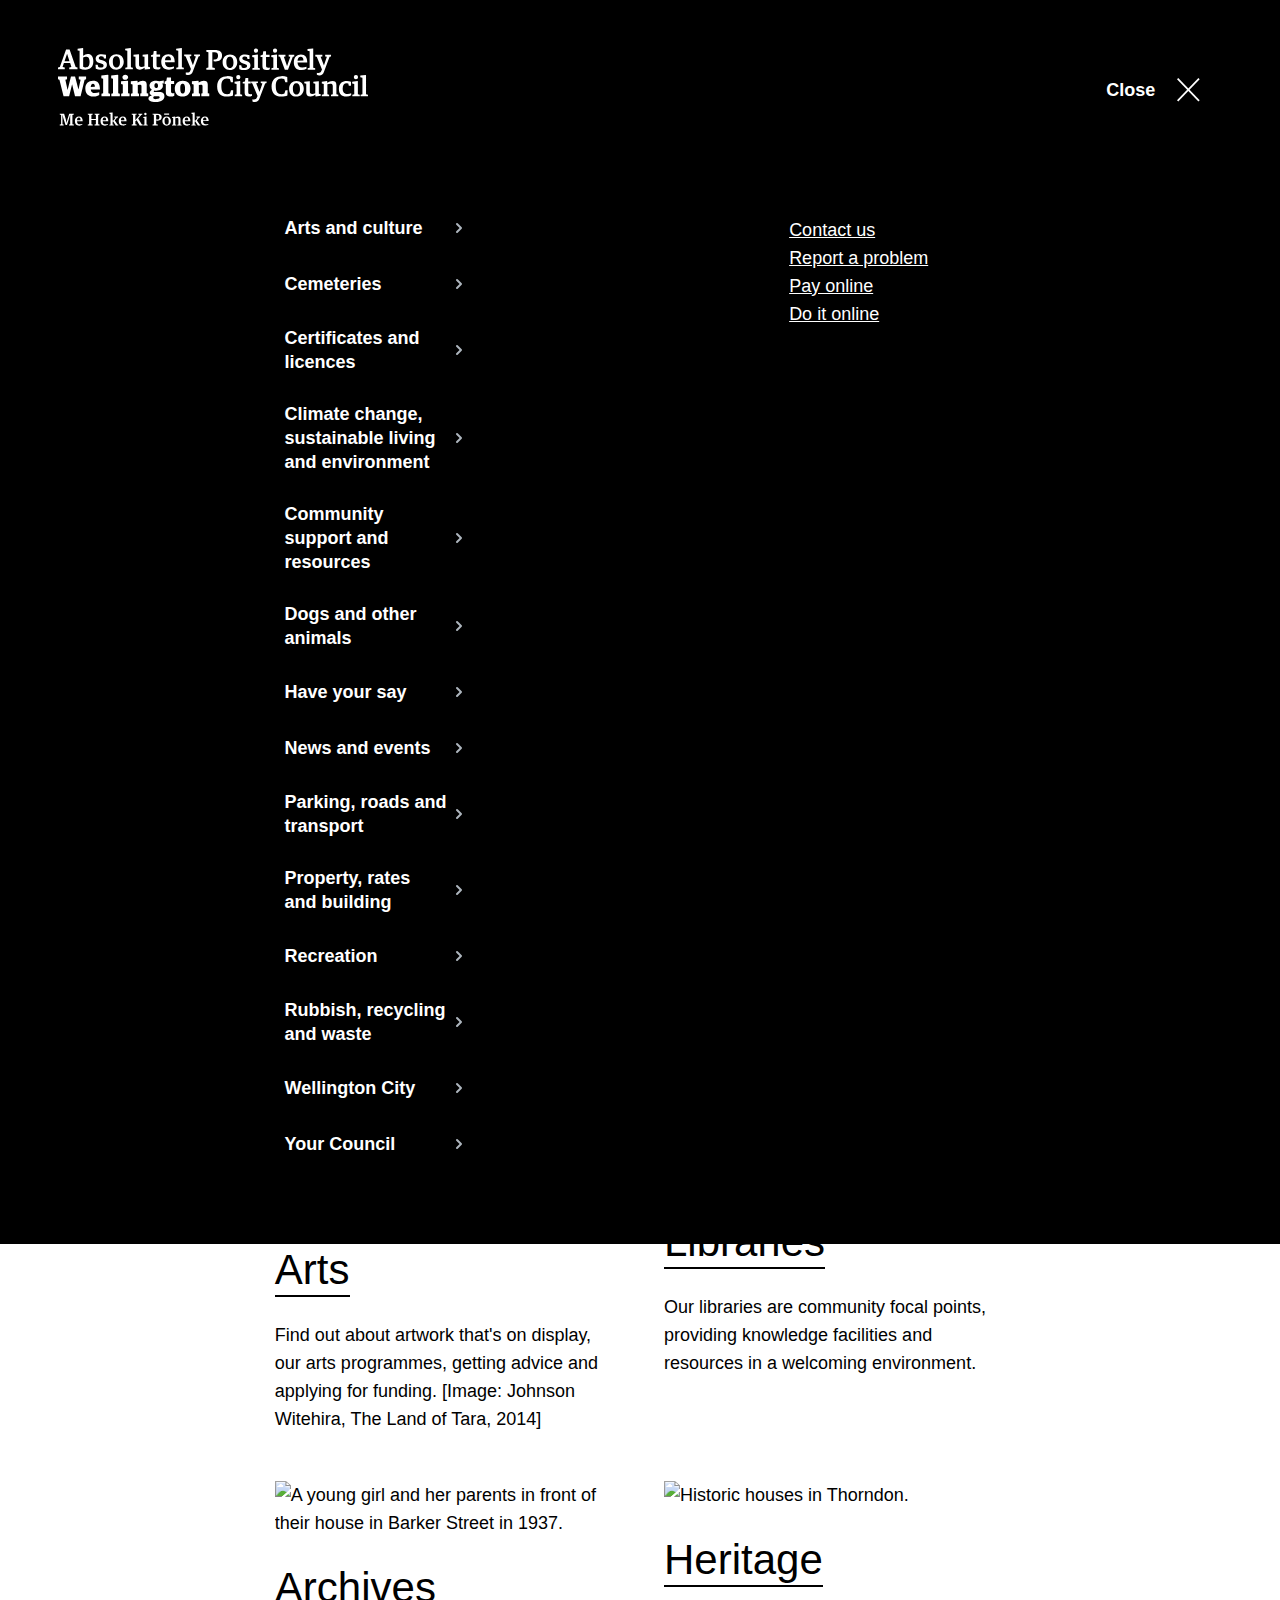
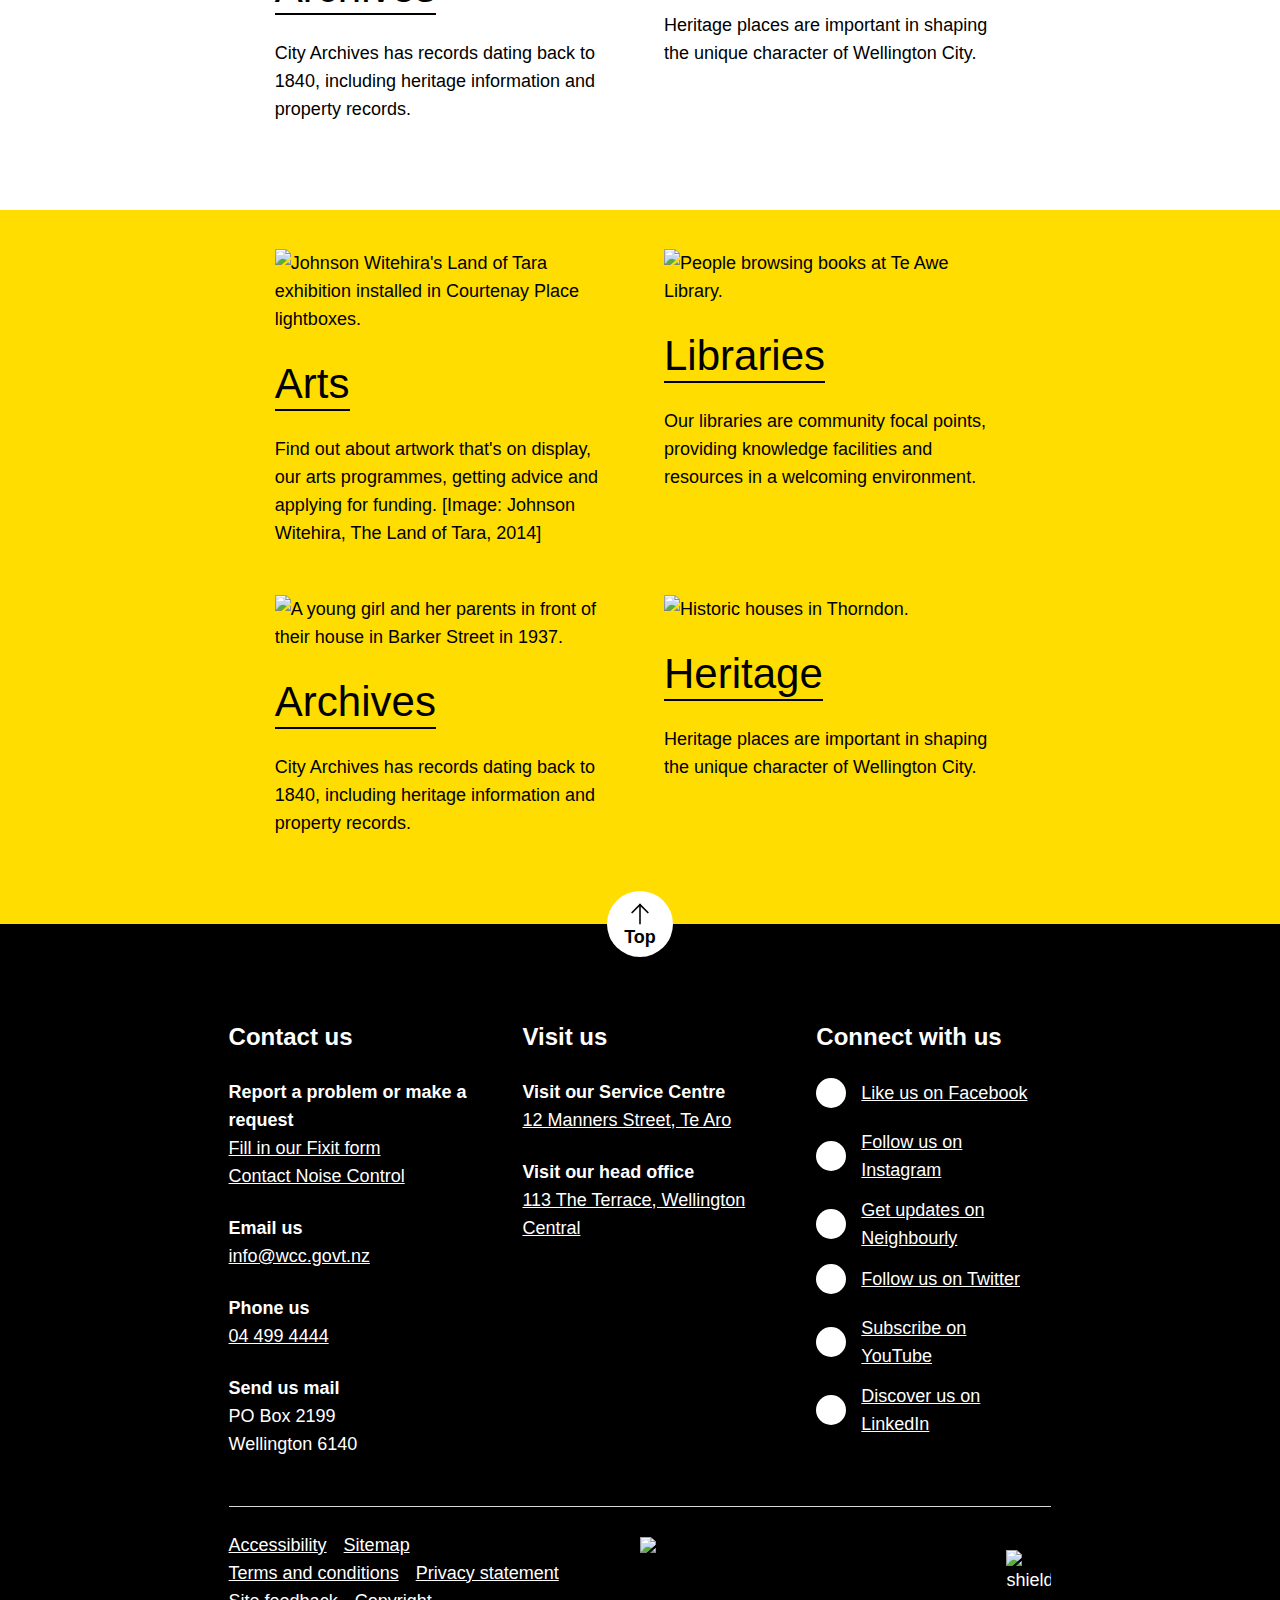
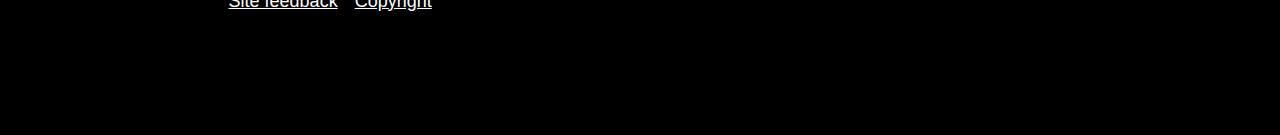
==== commit e59b3615: "Using more WCC CSS" ====
--- a/menu.html
+++ b/menu.html
@@ -399,6 +399,101 @@
                 </div>
             </div>
          </section>
+         <section>
+            <div id="content_0_main_0_components_2_pnlAccordion" class="component component-accordion">
+			
+                <div class="container">
+                    <div class="row">
+                        <div class="col-12 offset-1 col-md-10 offset-md-2 col-lg-9 col-xl-8 accordion-content">
+                            
+                            <div style=""><button type="button" aria-expanded="false" class="accordion-trigger" aria-controls="sect-0A27CEE8" id="accordion-0A27CEE8"><span class="accordion-title">Accordion title</span></button></div><div id="sect-0A27CEE8" role="region" aria-labelledby="accordion-0A27CEE8" class="accordion-panel" hidden="" style="display: none;"><p>An <strong>on-licence</strong> allows your business to sell or supply alcohol for customers to drink on the premises.<br>
+                            <br>
+                            You need an on-licence if your business is a:</p>
+                            <ul>
+                                <li>tavern, pub, bar or nightclub
+                                </li>
+                                <li>hotel
+                                </li>
+                                <li>restaurant, cafe or BYO restaurant
+                                </li>
+                                <li>caterer
+                                </li>
+                                <li>vehicle that sells or supplies alcohol to passengers – for example, a ferry or train.</li>
+                            </ul></div>
+                            
+                                        </div>
+                                    </div>
+                                </div>
+                            
+                                    </div>
+
+                                    <div id="content_0_main_0_components_3_pnlAccordion" class="component component-accordion">
+			
+                                        <div class="container">
+                                            <div class="row">
+                                                <div class="col-12 offset-1 col-md-10 offset-md-2 col-lg-9 col-xl-8 accordion-content">
+                                                    
+                                                    <div style=""><button type="button" aria-expanded="false" class="accordion-trigger" aria-controls="sect-54680A9D" id="accordion-54680A9D"><span class="accordion-title">Accordion title</span></button></div><div id="sect-54680A9D" role="region" aria-labelledby="accordion-54680A9D" class="accordion-panel" hidden=""><p>An <strong>off-licence</strong> allows your business to sell, supply or deliver alcohol for customers to drink off your premises, including offering small free tastings.</p>
+                                    <p>You need an off-licence if your business is a:</p>
+                                    <ul>
+                                        <li>bottle store</li>
+                                        <li>grocery store</li>
+                                        <li>supermarket</li>
+                                        <li>remote sales (for example, sales through a website).</li>
+                                    </ul></div>
+                                    
+                                                </div>
+                                            </div>
+                                        </div>
+                                    
+                                            </div>
+
+                                            <div id="content_0_main_0_components_4_pnlAccordion" class="component component-accordion">
+			
+                                                <div class="container">
+                                                    <div class="row">
+                                                        <div class="col-12 offset-1 col-md-10 offset-md-2 col-lg-9 col-xl-8 accordion-content">
+                                                            
+                                                            <div style=""><button type="button" aria-expanded="false" class="accordion-trigger" aria-controls="sect-77EE73B8" id="accordion-77EE73B8"><span class="accordion-title">Accordion title</span></button></div><div id="sect-77EE73B8" role="region" aria-labelledby="accordion-77EE73B8" class="accordion-panel" hidden=""><p>A <strong>club licence</strong> allows you to sell or supply alcohol to drink on the premises of a club (for example, a sports club) to:</p>
+                                            <ul>
+                                                <li>club members</li>
+                                                <li>club members' guests</li>
+                                                <li>members of clubs with reciprocal visiting rights.</li>
+                                            </ul>
+                                            <p>Your club must be an incorporated society to be eligible for this type of licence.</p></div>
+                                            
+                                                        </div>
+                                                    </div>
+                                                </div>
+                                            
+                                                    </div>
+         </section>
+
+         <section>
+            <div class="p-4">
+                <div class="container">
+                    <div class="col-12 offset-1 mb--s hublist__list"><a href="/arts-and-culture/arts" title="Arts" class="
+                        link-block pb--s landing-item"><img class="respond-ud link-block__picture" alt="Johnson Witehira's Land of Tara exhibition installed in Courtenay Place lightboxes." src="https://wellington.govt.nz/-/media/arts-and-culture/arts/images/light-boxes/courtenay-place-park/past-projects/the-land-of-tara.jpg?w=320&amp;h=240&amp;crop=1" data-src480="https://wellington.govt.nz/-/media/arts-and-culture/arts/images/light-boxes/courtenay-place-park/past-projects/the-land-of-tara.jpg?w=320&amp;h=240&amp;crop=1" data-src750="https://wellington.govt.nz/-/media/arts-and-culture/arts/images/light-boxes/courtenay-place-park/past-projects/the-land-of-tara.jpg?w=480&amp;h=320&amp;crop=1" data-init-response=""><noscript><img alt="" src="https://wellington.govt.nz/-/media/arts-and-culture/arts/images/light-boxes/courtenay-place-park/past-projects/the-land-of-tara.jpg?w=480&amp;h=320&amp;crop=1"></noscript><h2 class="link-block__title font-light">Arts</h2><p class="link-block__content pt--xs">Find out about artwork that's on display, our arts programmes, getting advice and applying for funding. [Image: Johnson Witehira, The Land of Tara, 2014]</p></a><a href="/arts-and-culture/libraries" title="Libraries" class="
+                        link-block pb--s landing-item"><img class="respond-ud link-block__picture" alt="People browsing books at Te Awe Library." src="https://wellington.govt.nz/-/media/arts-and-culture/libraries/images/libraries_hub.png?w=320&amp;h=240&amp;crop=1" data-src480="https://wellington.govt.nz/-/media/arts-and-culture/libraries/images/libraries_hub.png?w=320&amp;h=240&amp;crop=1" data-src750="https://wellington.govt.nz/-/media/arts-and-culture/libraries/images/libraries_hub.png?w=480&amp;h=320&amp;crop=1" data-init-response=""><noscript><img alt="" src="https://wellington.govt.nz/-/media/arts-and-culture/libraries/images/libraries_hub.png?w=480&amp;h=320&amp;crop=1"></noscript><h2 class="link-block__title font-light">Libraries</h2><p class="link-block__content pt--xs">Our libraries are community focal points, providing knowledge facilities and resources in a welcoming environment.</p></a><a href="/arts-and-culture/archives" title="Archives" class="
+                        link-block pb--s landing-item"><img class="respond-ud link-block__picture" alt="A young girl and her parents in front of their house in Barker Street in 1937." src="https://wellington.govt.nz/-/media/arts-and-culture/archives/images/archives_hub.jpg?w=320&amp;h=240&amp;crop=1" data-src480="https://wellington.govt.nz/-/media/arts-and-culture/archives/images/archives_hub.jpg?w=320&amp;h=240&amp;crop=1" data-src750="https://wellington.govt.nz/-/media/arts-and-culture/archives/images/archives_hub.jpg?w=480&amp;h=320&amp;crop=1" data-init-response=""><noscript><img alt="" src="https://wellington.govt.nz/-/media/arts-and-culture/archives/images/archives_hub.jpg?w=480&amp;h=320&amp;crop=1"></noscript><h2 class="link-block__title font-light">Archives</h2><p class="link-block__content pt--xs">City Archives has records dating back to 1840, including heritage information and property records.</p></a><a href="/arts-and-culture/heritage" title="Heritage" class="
+                        link-block pb--s landing-item"><img class="respond-ud link-block__picture" alt="Historic houses in Thorndon." src="https://wellington.govt.nz/-/media/arts-and-culture/heritage/images/heritage_hub.png?w=320&amp;h=240&amp;crop=1" data-src480="https://wellington.govt.nz/-/media/arts-and-culture/heritage/images/heritage_hub.png?w=320&amp;h=240&amp;crop=1" data-src750="https://wellington.govt.nz/-/media/arts-and-culture/heritage/images/heritage_hub.png?w=480&amp;h=320&amp;crop=1" data-init-response=""><noscript><img alt="" src="https://wellington.govt.nz/-/media/arts-and-culture/heritage/images/heritage_hub.png?w=480&amp;h=320&amp;crop=1"></noscript><h2 class="link-block__title font-light">Heritage</h2><p class="link-block__content pt--xs">Heritage places are important in shaping the unique character of Wellington City.</p></a></div>
+                </div>
+            </div>
+                 </section>
+
+
+
+         <section>
+    <div class="bg--yellow p-4">
+        <div class="container">
+            <div class="col-12 offset-1 mb--s hublist__list"><a href="/arts-and-culture/arts" title="Arts" class="
+                link-block pb--s landing-item"><img class="respond-ud link-block__picture" alt="Johnson Witehira's Land of Tara exhibition installed in Courtenay Place lightboxes." src="https://wellington.govt.nz/-/media/arts-and-culture/arts/images/light-boxes/courtenay-place-park/past-projects/the-land-of-tara.jpg?w=320&amp;h=240&amp;crop=1" data-src480="https://wellington.govt.nz/-/media/arts-and-culture/arts/images/light-boxes/courtenay-place-park/past-projects/the-land-of-tara.jpg?w=320&amp;h=240&amp;crop=1" data-src750="https://wellington.govt.nz/-/media/arts-and-culture/arts/images/light-boxes/courtenay-place-park/past-projects/the-land-of-tara.jpg?w=480&amp;h=320&amp;crop=1" data-init-response=""><noscript><img alt="" src="https://wellington.govt.nz/-/media/arts-and-culture/arts/images/light-boxes/courtenay-place-park/past-projects/the-land-of-tara.jpg?w=480&amp;h=320&amp;crop=1"></noscript><h2 class="link-block__title font-light">Arts</h2><p class="link-block__content pt--xs">Find out about artwork that's on display, our arts programmes, getting advice and applying for funding. [Image: Johnson Witehira, The Land of Tara, 2014]</p></a><a href="/arts-and-culture/libraries" title="Libraries" class="
+                link-block pb--s landing-item"><img class="respond-ud link-block__picture" alt="People browsing books at Te Awe Library." src="https://wellington.govt.nz/-/media/arts-and-culture/libraries/images/libraries_hub.png?w=320&amp;h=240&amp;crop=1" data-src480="https://wellington.govt.nz/-/media/arts-and-culture/libraries/images/libraries_hub.png?w=320&amp;h=240&amp;crop=1" data-src750="https://wellington.govt.nz/-/media/arts-and-culture/libraries/images/libraries_hub.png?w=480&amp;h=320&amp;crop=1" data-init-response=""><noscript><img alt="" src="https://wellington.govt.nz/-/media/arts-and-culture/libraries/images/libraries_hub.png?w=480&amp;h=320&amp;crop=1"></noscript><h2 class="link-block__title font-light">Libraries</h2><p class="link-block__content pt--xs">Our libraries are community focal points, providing knowledge facilities and resources in a welcoming environment.</p></a><a href="/arts-and-culture/archives" title="Archives" class="
+                link-block pb--s landing-item"><img class="respond-ud link-block__picture" alt="A young girl and her parents in front of their house in Barker Street in 1937." src="https://wellington.govt.nz/-/media/arts-and-culture/archives/images/archives_hub.jpg?w=320&amp;h=240&amp;crop=1" data-src480="https://wellington.govt.nz/-/media/arts-and-culture/archives/images/archives_hub.jpg?w=320&amp;h=240&amp;crop=1" data-src750="https://wellington.govt.nz/-/media/arts-and-culture/archives/images/archives_hub.jpg?w=480&amp;h=320&amp;crop=1" data-init-response=""><noscript><img alt="" src="https://wellington.govt.nz/-/media/arts-and-culture/archives/images/archives_hub.jpg?w=480&amp;h=320&amp;crop=1"></noscript><h2 class="link-block__title font-light">Archives</h2><p class="link-block__content pt--xs">City Archives has records dating back to 1840, including heritage information and property records.</p></a><a href="/arts-and-culture/heritage" title="Heritage" class="
+                link-block pb--s landing-item"><img class="respond-ud link-block__picture" alt="Historic houses in Thorndon." src="https://wellington.govt.nz/-/media/arts-and-culture/heritage/images/heritage_hub.png?w=320&amp;h=240&amp;crop=1" data-src480="https://wellington.govt.nz/-/media/arts-and-culture/heritage/images/heritage_hub.png?w=320&amp;h=240&amp;crop=1" data-src750="https://wellington.govt.nz/-/media/arts-and-culture/heritage/images/heritage_hub.png?w=480&amp;h=320&amp;crop=1" data-init-response=""><noscript><img alt="" src="https://wellington.govt.nz/-/media/arts-and-culture/heritage/images/heritage_hub.png?w=480&amp;h=320&amp;crop=1"></noscript><h2 class="link-block__title font-light">Heritage</h2><p class="link-block__content pt--xs">Heritage places are important in shaping the unique character of Wellington City.</p></a></div>
+        </div>
+    </div>
+         </section>
       </main>
       <footer class="footer" role="contentinfo">
         <a class="back-to-top" href="#">
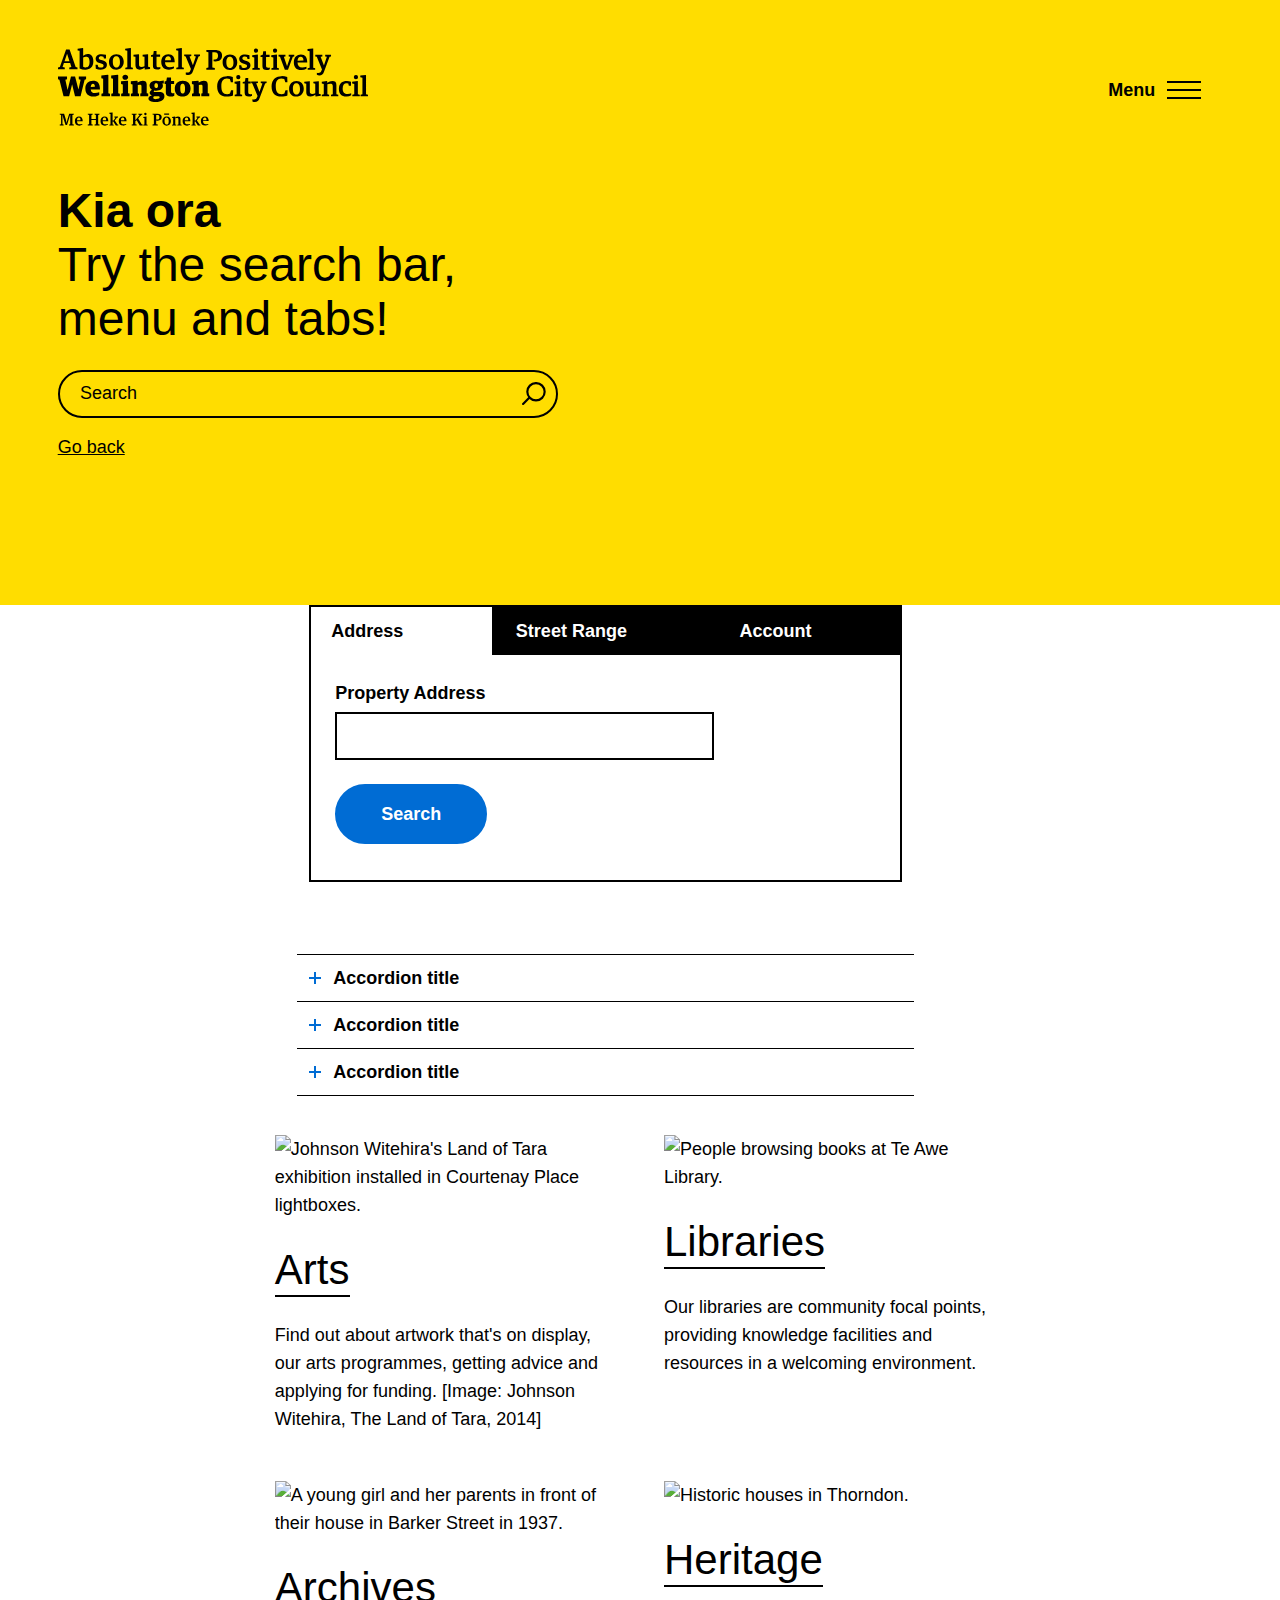
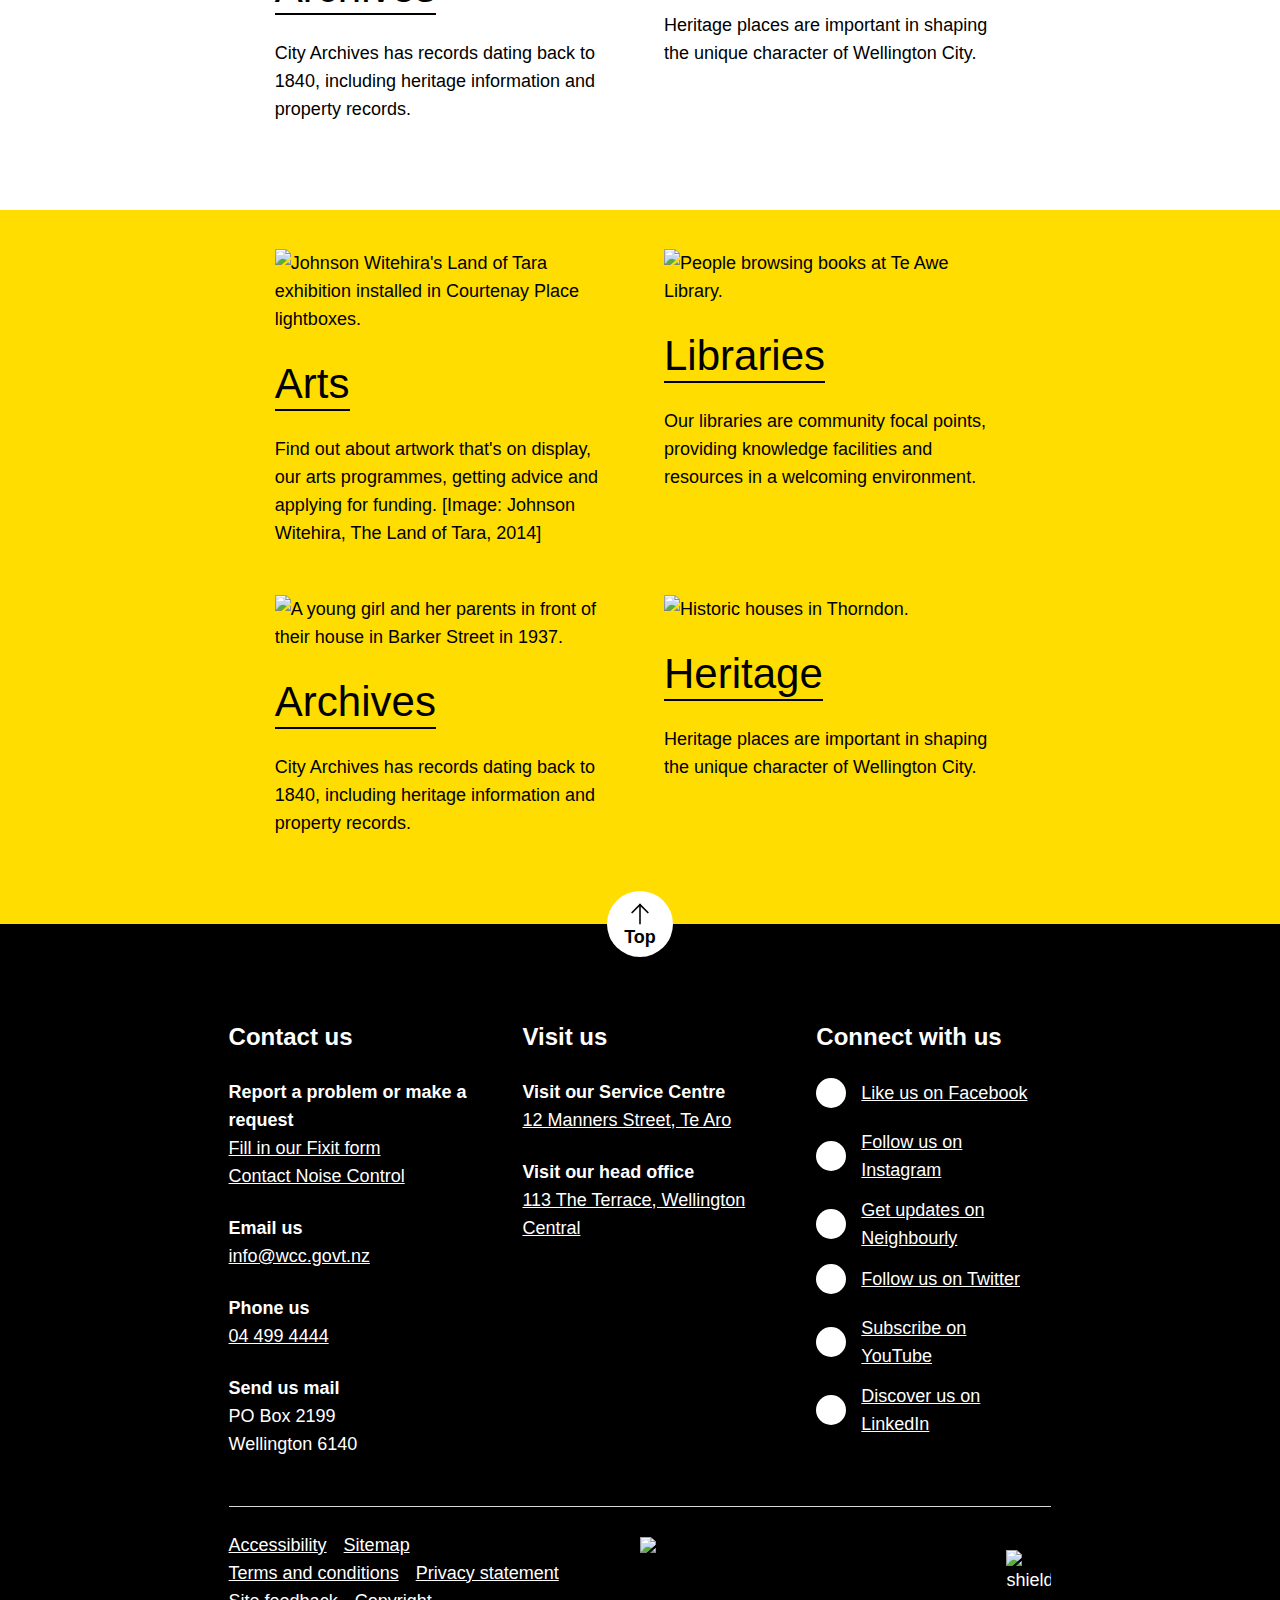
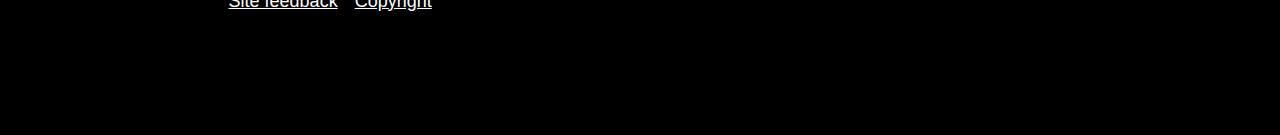
==== commit ddb6ef0d: "Fixed menu behaviour" ====
--- a/menu.html
+++ b/menu.html
@@ -18,7 +18,7 @@
    <body>
       <main>
          <section class="header pb--l">
-            <nav class="nav pt--s d-flex flex-nowrap position-relative px-0 main-menu-open">
+            <nav class="nav pt--s d-flex flex-nowrap position-relative px-0">
                <div class="w--50 d-flex align-items-center justify-content-center">
                   <div class="container">
                      <div class="row">
@@ -41,14 +41,14 @@
                   <div class="container">
                      <div class="row">
                         <div class="col-12 offset-1 col-xl-8 offset-xl-3">
-                           <button type="button" class="menu__button menu__button-homepage d-flex align-items-center justify-content-center float-right" id="main-menu-toggler" data-toggle="collapse" data-target="#main-menu" aria-expanded="true" aria-controls="main-menu" aria-label="Toggle navigation">
-                           <span class="text">Close</span>
+                           <button type="button" class="menu__button menu__button-homepage d-flex align-items-center justify-content-center float-right collapsed" id="main-menu-toggler" data-toggle="collapse" data-target="#main-menu" aria-expanded="false" aria-controls="main-menu" aria-label="Toggle navigation">
+                           <span class="text">Menu</span>
                            </button>
                         </div>
                      </div>
                   </div>
                </div>
-               <div id="main-menu" class="collapse show" role="navigation" style="">
+               <div id="main-menu" class="collapse" role="navigation" style>
                   <div class="container">
                      <div class="row">
                         <div class="col-12 offset-1 col-md-6 col-lg-4 pt--xs pt-md-0">
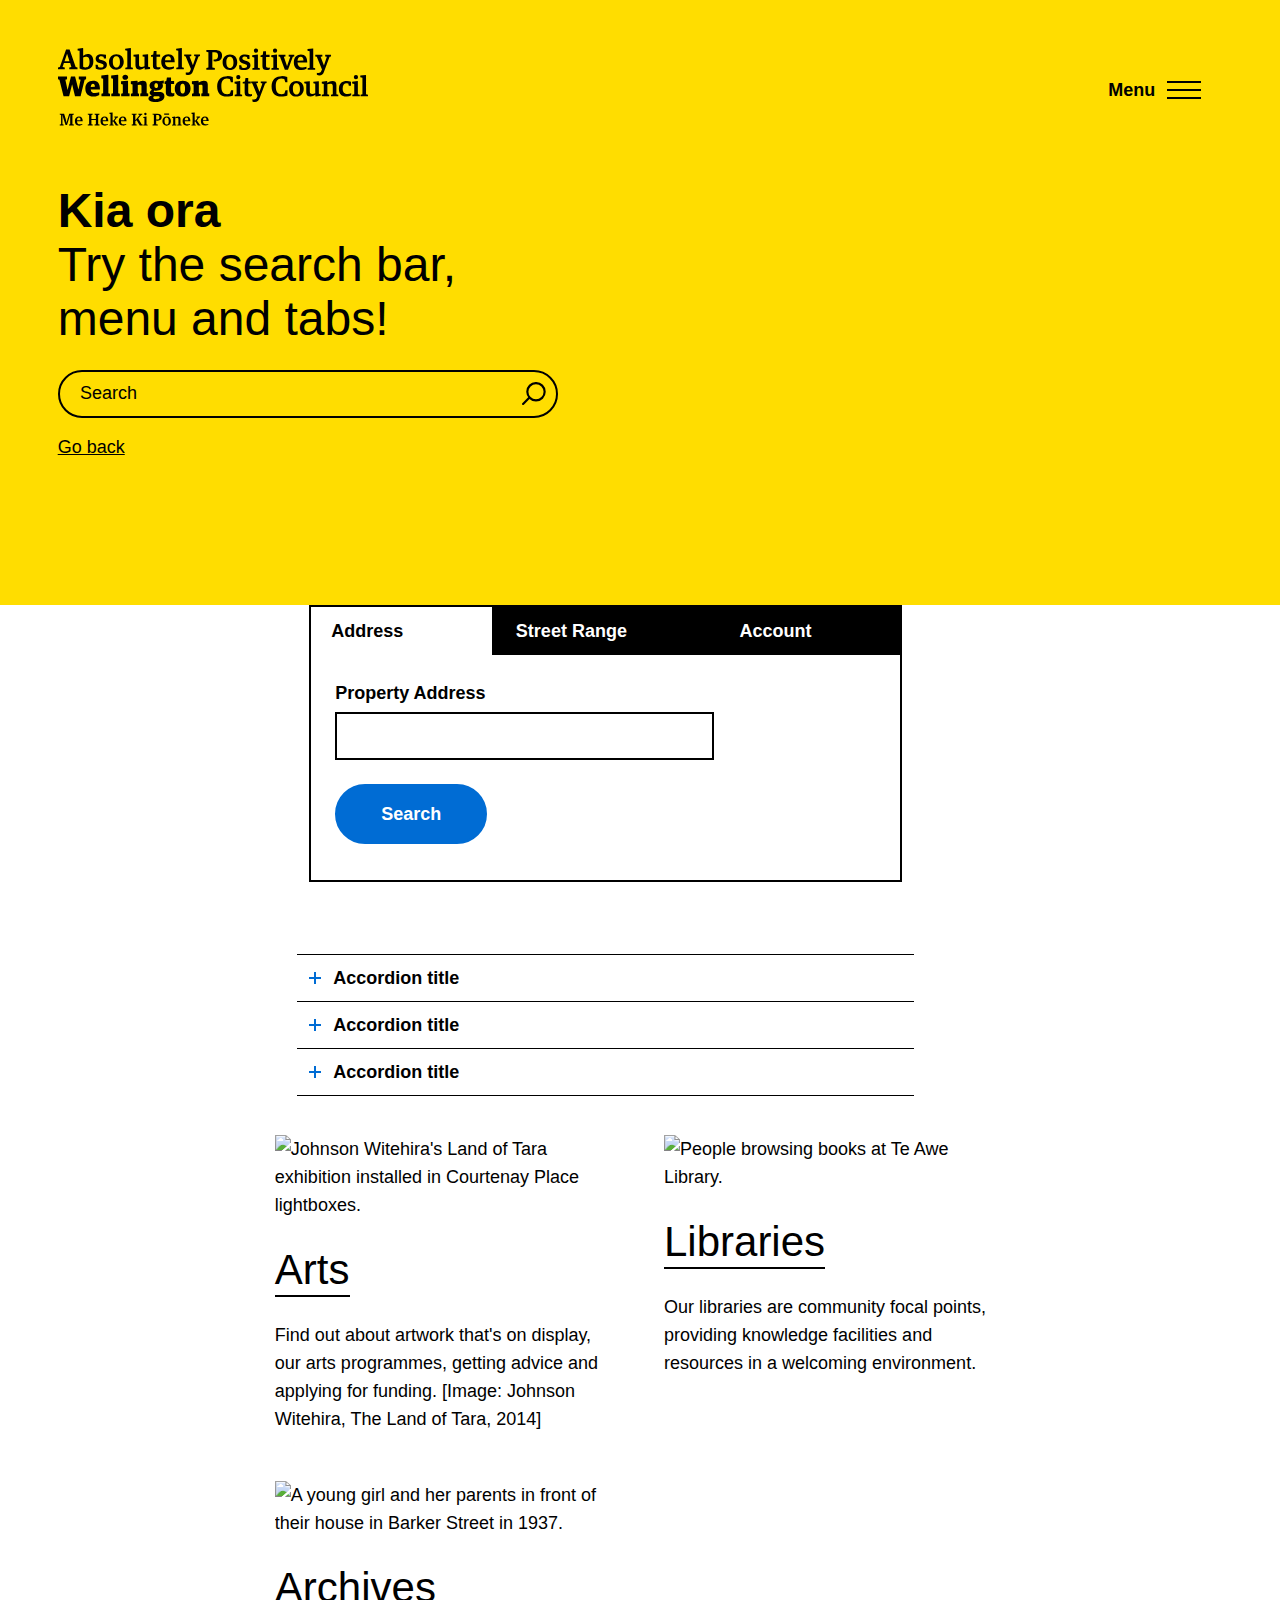
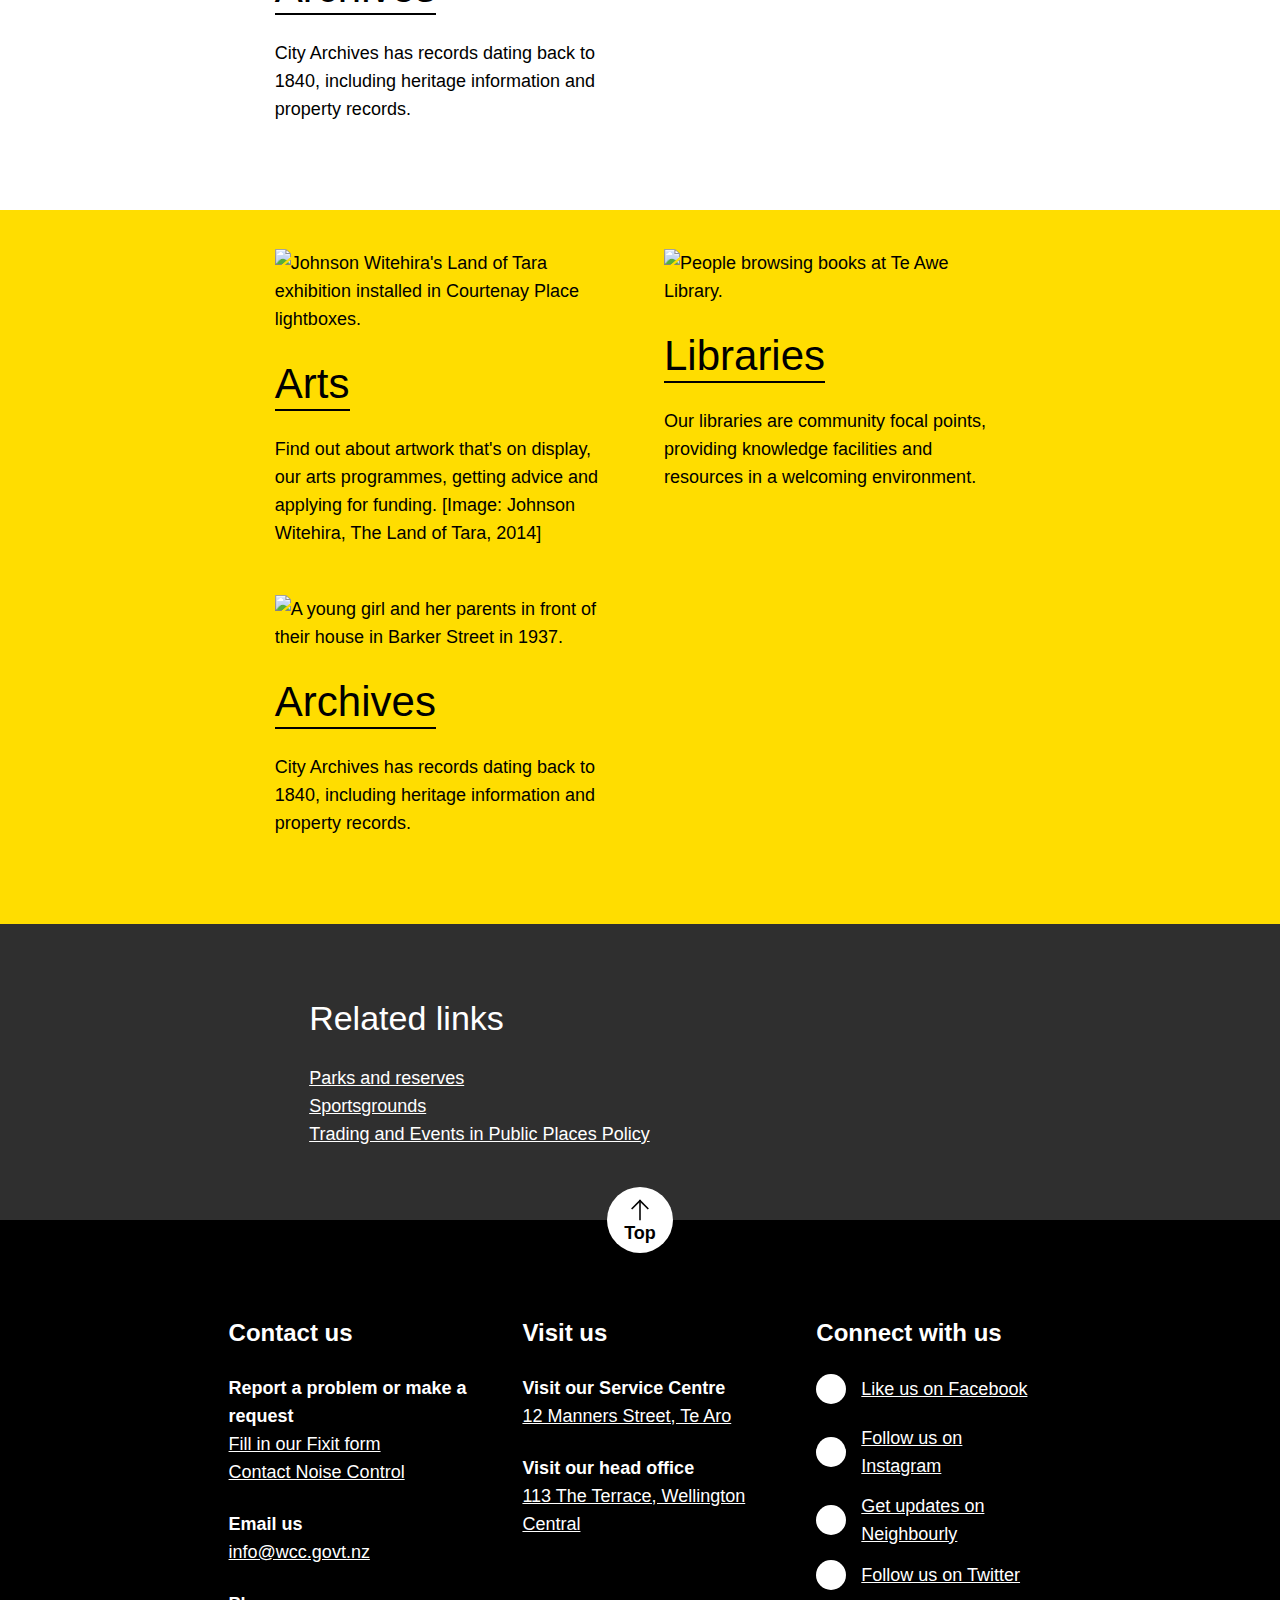
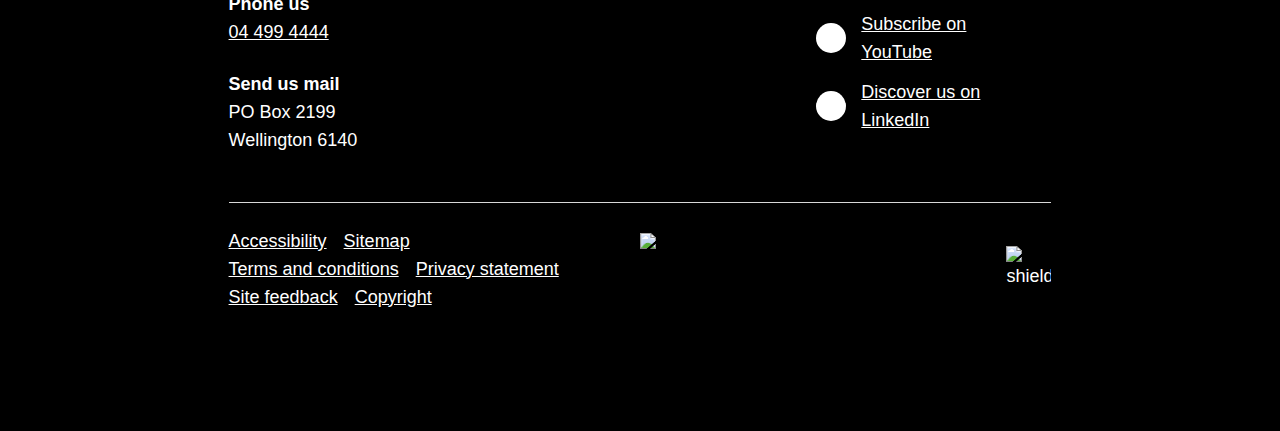
==== commit f6dd1952: "Cleaned up HTML with better formatting" ====
--- a/menu.html
+++ b/menu.html
@@ -251,385 +251,384 @@
                            </fieldset>
                         </div>
                         <p class="pt-4 mb--s"><a class="mr-4" href="/">Go back</a>
-                           </div>
-                        </div>
-                     </div>
-                  </div>
-               </div>
+                     </div>
+                  </div>
+               </div>
+            </div>
+            </div>
             </div>
             <div class="homepage__background" style="background-image: url('/-/media/global/winter-homepage-2021.jpg');"></div>
          </section>
          <section>
             <div class="container component">
-                <div class="row">
-                    <div class="col-12 offset-1 col-md-10 offset-md-2 col-lg-9 col-xl-8">
-                        <div class="tab-block mb--m">
-                    
-                            <div class="nav nav-tabs d-flex flex-nowrap justify-content-start" id="propertySearchTab" role="tablist">
-                                <a class="flex-fill nav-item nav-link active" href="#tab-address" data-toggle="tab" role="tab" aria-controls="tab-address" aria-selected="true">Address</a>
-                                <a class="flex-fill nav-item nav-link" href="#tab-range" data-toggle="tab" role="tab" aria-controls="tab-range" aria-selected="false">Street Range</a>
-                                <a class="flex-fill nav-item nav-link" href="#tab-account" data-toggle="tab" role="tab" aria-controls="tab-account" aria-selected="false">Account</a>
-                            </div>
-                    
-                            <div class="tab-content" id="propertySearchTabContent">
-                         
-                        <div class="tab-pane fade active show" id="tab-address" role="tabpanel" aria-labelledby="tab-address">
-                            <div id="results-message" class="paxl" style="display: none;"></div>
-                            <div id="content_1_pnlSearchByStreet" class="tab-part-content">
-                        
-                                <fieldset class="m-0 scfSectionBorderAsFieldSet">
-                                <legend class="sr-only">Property Search by Address</legend>
-                                <div id="pnlSearchByStreetFields" class="scfSectionContent" onkeypress="javascript:return WebForm_FireDefaultButton(event, 'content_1_btnSubmitSearchByStreet')" style="display: none;">
-                            
-                                    <div class="scfSingleLineTextBorder">
-                                        <label for="content_1_txtStreetNumber" id="content_1_lblStreetNumber" class="scfSingleLineTextLabel">House Number</label>
-                                        <div class="scfSingleLineGeneralPanel">
-                                            <input name="content_1$txtStreetNumber" type="text" maxlength="200" id="content_1_txtStreetNumber" class="scfSingleLineTextBox" skinidvalidationgroup="valGroupSearchByStreet">
-                                            <span id="content_1_regExpValStreetNumber" class="scfValidator" style="display:none;">Only letters and numbers can be entered</span>
-                                        </div>
+               <div class="row">
+                  <div class="col-12 offset-1 col-md-10 offset-md-2 col-lg-9 col-xl-8">
+                     <div class="tab-block mb--m">
+                        <div class="nav nav-tabs d-flex flex-nowrap justify-content-start" id="propertySearchTab" role="tablist">
+                           <a class="flex-fill nav-item nav-link active" href="#tab-address" data-toggle="tab" role="tab" aria-controls="tab-address" aria-selected="true">Address</a>
+                           <a class="flex-fill nav-item nav-link" href="#tab-range" data-toggle="tab" role="tab" aria-controls="tab-range" aria-selected="false">Street Range</a>
+                           <a class="flex-fill nav-item nav-link" href="#tab-account" data-toggle="tab" role="tab" aria-controls="tab-account" aria-selected="false">Account</a>
+                        </div>
+                        <div class="tab-content" id="propertySearchTabContent">
+                           <div class="tab-pane fade active show" id="tab-address" role="tabpanel" aria-labelledby="tab-address">
+                              <div id="results-message" class="paxl" style="display: none;"></div>
+                              <div id="content_1_pnlSearchByStreet" class="tab-part-content">
+                                 <fieldset class="m-0 scfSectionBorderAsFieldSet">
+                                    <legend class="sr-only">Property Search by Address</legend>
+                                    <div id="pnlSearchByStreetFields" class="scfSectionContent" onkeypress="javascript:return WebForm_FireDefaultButton(event, 'content_1_btnSubmitSearchByStreet')" style="display: none;">
+                                       <div class="scfSingleLineTextBorder">
+                                          <label for="content_1_txtStreetNumber" id="content_1_lblStreetNumber" class="scfSingleLineTextLabel">House Number</label>
+                                          <div class="scfSingleLineGeneralPanel">
+                                             <input name="content_1$txtStreetNumber" type="text" maxlength="200" id="content_1_txtStreetNumber" class="scfSingleLineTextBox" skinidvalidationgroup="valGroupSearchByStreet">
+                                             <span id="content_1_regExpValStreetNumber" class="scfValidator" style="display:none;">Only letters and numbers can be entered</span>
+                                          </div>
+                                       </div>
+                                       <div class="scfSingleLineTextBorder">
+                                          <label for="content_1_txtFlatUnitNumber" id="content_1_lblFlatUnitNumber" class="scfSingleLineTextLabel">Flat / Unit Number</label>
+                                          <div class="scfSingleLineGeneralPanel">
+                                             <input name="content_1$txtFlatUnitNumber" type="text" maxlength="200" id="content_1_txtFlatUnitNumber" class="scfSingleLineTextBox">
+                                             <span id="content_1_regExpValFlatUnitNumber" class="scfValidator" style="display:none;">Only letters and numbers can be entered</span>
+                                          </div>
+                                       </div>
+                                       <div class="scfSingleLineTextBorder">
+                                          <label for="content_1_txtStreetName" id="content_1_lblStreetName" class="scfSingleLineTextLabel">Street Name</label>
+                                          <div class="scfSingleLineGeneralPanel">
+                                             <input name="content_1$txtStreetName" type="text" maxlength="200" id="content_1_txtStreetName" class="scfSingleLineTextBox">
+                                          </div>
+                                          <span id="content_1_reqFieldStreetName" class="scfValidatorRequired" style="display:none;">A Street Name (full or part) must be entered</span>
+                                       </div>
+                                       <div class="scfSubmitButtonBorder mt--xs">
+                                          <input type="submit" name="content_1$btnSubmitSearchByStreet" value="Search" onclick="javascript:WebForm_DoPostBackWithOptions(new WebForm_PostBackOptions(&quot;content_1$btnSubmitSearchByStreet&quot;, &quot;&quot;, true, &quot;valGroupSearchByStreet&quot;, &quot;&quot;, false, false))" id="content_1_btnSubmitSearchByStreet">
+                                       </div>
                                     </div>
-                        
-                                    <div class="scfSingleLineTextBorder">
-                                        <label for="content_1_txtFlatUnitNumber" id="content_1_lblFlatUnitNumber" class="scfSingleLineTextLabel">Flat / Unit Number</label>
-                                        <div class="scfSingleLineGeneralPanel">
-                                            <input name="content_1$txtFlatUnitNumber" type="text" maxlength="200" id="content_1_txtFlatUnitNumber" class="scfSingleLineTextBox">
-                                            <span id="content_1_regExpValFlatUnitNumber" class="scfValidator" style="display:none;">Only letters and numbers can be entered</span>
-                                        </div>
+                                    <div id="pnlSearchByAutocomplete" class="scfSectionContent" onkeypress="javascript:return WebForm_FireDefaultButton(event, 'btnSubmitSearchAutocomplete')" style="">
+                                       <div id="content_1_div" class="scfSingleLineTextBorder required">
+                                          <label for="streetName" class="scfSingleLineTextLabel">Property Address</label>
+                                          <div class="scfSingleLineGeneralPanel">
+                                             <input type="hidden" name="content_1$accountId" id="accountId" value="">
+                                             <input name="content_1$streetName" type="text" maxlength="200" id="streetName" class="scfSingleLineTextBox ui-autocomplete-input" autocorrect="off" autocapitalize="words" spellcheck="false" autocomplete="off">
+                                          </div>
+                                          <span class="scfRequired"></span>
+                                       </div>
+                                       <div class="scfSubmitButtonBorder mt--xs">
+                                          <input type="submit" name="content_1$btnSubmitSearchAutocomplete" value="Search" id="btnSubmitSearchAutocomplete" class="button w-auto">
+                                       </div>
                                     </div>
-                                    
-                                    <div class="scfSingleLineTextBorder">
-                                        <label for="content_1_txtStreetName" id="content_1_lblStreetName" class="scfSingleLineTextLabel">Street Name</label>
-                                        <div class="scfSingleLineGeneralPanel">
-                                            <input name="content_1$txtStreetName" type="text" maxlength="200" id="content_1_txtStreetName" class="scfSingleLineTextBox">
-                                        </div>
-                                        <span id="content_1_reqFieldStreetName" class="scfValidatorRequired" style="display:none;">A Street Name (full or part) must be entered</span>
-                                    </div>
-                                    
-                                    <div class="scfSubmitButtonBorder mt--xs">
-                                        <input type="submit" name="content_1$btnSubmitSearchByStreet" value="Search" onclick="javascript:WebForm_DoPostBackWithOptions(new WebForm_PostBackOptions(&quot;content_1$btnSubmitSearchByStreet&quot;, &quot;&quot;, true, &quot;valGroupSearchByStreet&quot;, &quot;&quot;, false, false))" id="content_1_btnSubmitSearchByStreet">
-                                    </div>
-                                
-                        </div>
-                                <div id="pnlSearchByAutocomplete" class="scfSectionContent" onkeypress="javascript:return WebForm_FireDefaultButton(event, 'btnSubmitSearchAutocomplete')" style="">
-                              
-                                    <div id="content_1_div" class="scfSingleLineTextBorder required">
-                                        <label for="streetName" class="scfSingleLineTextLabel">Property Address</label>
-                                        <div class="scfSingleLineGeneralPanel">
-                                            <input type="hidden" name="content_1$accountId" id="accountId" value="">
-                                            <input name="content_1$streetName" type="text" maxlength="200" id="streetName" class="scfSingleLineTextBox ui-autocomplete-input" autocorrect="off" autocapitalize="words" spellcheck="false" autocomplete="off">
-                                        </div>
-                                        <span class="scfRequired"></span>
+                                    <div id="loading-spinner"></div>
+                                 </fieldset>
+                              </div>
+                           </div>
+                           <div class="tab-pane fade" id="tab-range" role="tabpanel" aria-labelledby="tab-range">
+                              <div id="content_1_pnlSearchByStreetRange" class="tab-part-content" onkeypress="javascript:return WebForm_FireDefaultButton(event, 'content_1_btnSubmitSearchByStreetRange')">
+                                 <fieldset class="m-0 scfSectionBorderAsFieldSet">
+                                    <legend class="sr-only">Property Search by Street range</legend>
+                                    <div class="scfSectionContent">
+                                       <div class="scfSingleLineTextBorder">
+                                          <label for="content_1_txtStreetNumberRangeFrom" id="content_1_lblStreetNumberRangeFrom" class="scfSingleLineTextLabel">From House Number</label>
+                                          <div class="scfSingleLineGeneralPanel">
+                                             <input name="content_1$txtStreetNumberRangeFrom" type="text" maxlength="200" id="content_1_txtStreetNumberRangeFrom" class="scfSingleLineTextBox">
+                                             <span id="content_1_regExpValStreetNumberRangeFrom" class="scfValidator" style="display:none;">Only numbers can be entered</span>
+                                          </div>
+                                       </div>
+                                       <div class="scfSingleLineTextBorder">
+                                          <label for="content_1_txtStreetNumberRangeTo" id="content_1_lblStreetNumberRangeTo" class="scfSingleLineTextLabel">To House Number</label>
+                                          <div class="scfSingleLineGeneralPanel">
+                                             <input name="content_1$txtStreetNumberRangeTo" type="text" maxlength="200" id="content_1_txtStreetNumberRangeTo" class="scfSingleLineTextBox">
+                                             <span id="content_1_regExpValStreetNumberRangeTo" class="scfValidator" style="display:none;">Only numbers can be entered</span> 
+                                          </div>
+                                       </div>
+                                       <div class="scfSingleLineTextBorder">
+                                          <label for="content_1_txtStreetNameRange" id="content_1_lblStreetNameRange" class="scfSingleLineTextLabel">Street Name</label>
+                                          <div class="scfSingleLineGeneralPanel">
+                                             <input name="content_1$txtStreetNameRange" type="text" maxlength="200" id="content_1_txtStreetNameRange" class="scfSingleLineTextBox">
+                                          </div>
+                                          <span id="content_1_regExpValStreetNameRange" class="scfValidatorRequired" style="display:none;">A Street Name (full or part) must be entered</span>
+                                       </div>
                                     </div>
                                     <div class="scfSubmitButtonBorder mt--xs">
-                                        <input type="submit" name="content_1$btnSubmitSearchAutocomplete" value="Search" id="btnSubmitSearchAutocomplete" class="button w-auto">
+                                       <input type="submit" name="content_1$btnSubmitSearchByStreetRange" value="Search" onclick="javascript:WebForm_DoPostBackWithOptions(new WebForm_PostBackOptions(&quot;content_1$btnSubmitSearchByStreetRange&quot;, &quot;&quot;, true, &quot;valGroupSearchByStreetRange&quot;, &quot;&quot;, false, false))" id="content_1_btnSubmitSearchByStreetRange" class="button w-auto">
                                     </div>
-                                
-                        </div>
-                                <div id="loading-spinner"></div>
-                            </fieldset>
-                            
-                    </div>
-                        </div>    
-            
-                        <div class="tab-pane fade" id="tab-range" role="tabpanel" aria-labelledby="tab-range">
-                            <div id="content_1_pnlSearchByStreetRange" class="tab-part-content" onkeypress="javascript:return WebForm_FireDefaultButton(event, 'content_1_btnSubmitSearchByStreetRange')">
-                        
-                                <fieldset class="m-0 scfSectionBorderAsFieldSet">
-                                <legend class="sr-only">Property Search by Street range</legend>
-                                <div class="scfSectionContent">
-                                    <div class="scfSingleLineTextBorder">
-                                        <label for="content_1_txtStreetNumberRangeFrom" id="content_1_lblStreetNumberRangeFrom" class="scfSingleLineTextLabel">From House Number</label>
-                                        <div class="scfSingleLineGeneralPanel">
-                                            <input name="content_1$txtStreetNumberRangeFrom" type="text" maxlength="200" id="content_1_txtStreetNumberRangeFrom" class="scfSingleLineTextBox">
-                                            <span id="content_1_regExpValStreetNumberRangeFrom" class="scfValidator" style="display:none;">Only numbers can be entered</span>
-                                        </div>
+                                 </fieldset>
+                              </div>
+                           </div>
+                           <div class="tab-pane fade" id="tab-account" role="tabpanel" aria-labelledby="tab-account">
+                              <div id="content_1_pnlSearchByAccountNumber" class="tab-part-content" onkeypress="javascript:return WebForm_FireDefaultButton(event, 'content_1_btnSubmitAccountNumber')">
+                                 <fieldset class="m-0 scfSectionBorderAsFieldSet">
+                                    <legend class="sr-only">Property Search by account number</legend>
+                                    <div class="scfSectionContent">
+                                       <div class="scfSingleLineTextBorder">
+                                          <label for="content_1_txtAccountNumber" id="content_1_lblAccountNumber" class="scfSingleLineTextLabel">Account Number</label>
+                                          <div class="scfSingleLineGeneralPanel">
+                                             <input name="content_1$txtAccountNumber" type="text" maxlength="9" id="content_1_txtAccountNumber" class="scfNumberTextBox">
+                                             <span id="content_1_regExpValAccountNumber" class="scfValidator" style="display:none;">Only numbers can be entered</span>            
+                                          </div>
+                                          <span id="content_1_reqFieldAccountNumber" class="scfValidatorRequired" style="display:none;">An Account Number must be entered</span> 
+                                       </div>
                                     </div>
-                                    
-                                    <div class="scfSingleLineTextBorder">
-                                        <label for="content_1_txtStreetNumberRangeTo" id="content_1_lblStreetNumberRangeTo" class="scfSingleLineTextLabel">To House Number</label>
-                                        <div class="scfSingleLineGeneralPanel">
-                                            <input name="content_1$txtStreetNumberRangeTo" type="text" maxlength="200" id="content_1_txtStreetNumberRangeTo" class="scfSingleLineTextBox">
-                                            <span id="content_1_regExpValStreetNumberRangeTo" class="scfValidator" style="display:none;">Only numbers can be entered</span> 
-                                        </div>                
+                                    <div class="scfSubmitButtonBorder mt--xs">
+                                       <input type="submit" name="content_1$btnSubmitAccountNumber" value="Search" onclick="javascript:WebForm_DoPostBackWithOptions(new WebForm_PostBackOptions(&quot;content_1$btnSubmitAccountNumber&quot;, &quot;&quot;, true, &quot;valGroupSearchByAccountNumber&quot;, &quot;&quot;, false, false))" id="content_1_btnSubmitAccountNumber" class="button w-auto">
                                     </div>
-                        
-                                    <div class="scfSingleLineTextBorder">
-                                        <label for="content_1_txtStreetNameRange" id="content_1_lblStreetNameRange" class="scfSingleLineTextLabel">Street Name</label>
-                                        <div class="scfSingleLineGeneralPanel">
-                                            <input name="content_1$txtStreetNameRange" type="text" maxlength="200" id="content_1_txtStreetNameRange" class="scfSingleLineTextBox">
-                                        </div>
-                                        <span id="content_1_regExpValStreetNameRange" class="scfValidatorRequired" style="display:none;">A Street Name (full or part) must be entered</span>
-                                    </div>
-                                </div>
-                                <div class="scfSubmitButtonBorder mt--xs">
-                                    <input type="submit" name="content_1$btnSubmitSearchByStreetRange" value="Search" onclick="javascript:WebForm_DoPostBackWithOptions(new WebForm_PostBackOptions(&quot;content_1$btnSubmitSearchByStreetRange&quot;, &quot;&quot;, true, &quot;valGroupSearchByStreetRange&quot;, &quot;&quot;, false, false))" id="content_1_btnSubmitSearchByStreetRange" class="button w-auto">
-                                </div>
-                            </fieldset>  
-                            
-                    </div>
-                        </div>
-                       
-                        <div class="tab-pane fade" id="tab-account" role="tabpanel" aria-labelledby="tab-account">
-                            <div id="content_1_pnlSearchByAccountNumber" class="tab-part-content" onkeypress="javascript:return WebForm_FireDefaultButton(event, 'content_1_btnSubmitAccountNumber')">
-                        
-                                <fieldset class="m-0 scfSectionBorderAsFieldSet">
-                                <legend class="sr-only">Property Search by account number</legend>
-                                <div class="scfSectionContent">
-                                    <div class="scfSingleLineTextBorder">
-                                        <label for="content_1_txtAccountNumber" id="content_1_lblAccountNumber" class="scfSingleLineTextLabel">Account Number</label>
-                                        <div class="scfSingleLineGeneralPanel">
-                                            <input name="content_1$txtAccountNumber" type="text" maxlength="9" id="content_1_txtAccountNumber" class="scfNumberTextBox">
-                                            <span id="content_1_regExpValAccountNumber" class="scfValidator" style="display:none;">Only numbers can be entered</span>            
-                                        </div>
-                                        <span id="content_1_reqFieldAccountNumber" class="scfValidatorRequired" style="display:none;">An Account Number must be entered</span> 
-                                    </div>
-                                </div>
-                                <div class="scfSubmitButtonBorder mt--xs">
-                                    <input type="submit" name="content_1$btnSubmitAccountNumber" value="Search" onclick="javascript:WebForm_DoPostBackWithOptions(new WebForm_PostBackOptions(&quot;content_1$btnSubmitAccountNumber&quot;, &quot;&quot;, true, &quot;valGroupSearchByAccountNumber&quot;, &quot;&quot;, false, false))" id="content_1_btnSubmitAccountNumber" class="button w-auto">
-                                </div>
-                            </fieldset>
-                            
-                    </div>            
-                        </div>
-            
-                    </div>
-            
-                        </div>
-                    </div>
-                </div>
+                                 </fieldset>
+                              </div>
+                           </div>
+                        </div>
+                     </div>
+                  </div>
+               </div>
             </div>
          </section>
          <section>
             <div id="content_0_main_0_components_2_pnlAccordion" class="component component-accordion">
-			
-                <div class="container">
-                    <div class="row">
-                        <div class="col-12 offset-1 col-md-10 offset-md-2 col-lg-9 col-xl-8 accordion-content">
-                            
-                            <div style=""><button type="button" aria-expanded="false" class="accordion-trigger" aria-controls="sect-0A27CEE8" id="accordion-0A27CEE8"><span class="accordion-title">Accordion title</span></button></div><div id="sect-0A27CEE8" role="region" aria-labelledby="accordion-0A27CEE8" class="accordion-panel" hidden="" style="display: none;"><p>An <strong>on-licence</strong> allows your business to sell or supply alcohol for customers to drink on the premises.<br>
-                            <br>
-                            You need an on-licence if your business is a:</p>
-                            <ul>
-                                <li>tavern, pub, bar or nightclub
-                                </li>
-                                <li>hotel
-                                </li>
-                                <li>restaurant, cafe or BYO restaurant
-                                </li>
-                                <li>caterer
-                                </li>
-                                <li>vehicle that sells or supplies alcohol to passengers – for example, a ferry or train.</li>
-                            </ul></div>
-                            
-                                        </div>
-                                    </div>
-                                </div>
-                            
-                                    </div>
-
-                                    <div id="content_0_main_0_components_3_pnlAccordion" class="component component-accordion">
-			
-                                        <div class="container">
-                                            <div class="row">
-                                                <div class="col-12 offset-1 col-md-10 offset-md-2 col-lg-9 col-xl-8 accordion-content">
-                                                    
-                                                    <div style=""><button type="button" aria-expanded="false" class="accordion-trigger" aria-controls="sect-54680A9D" id="accordion-54680A9D"><span class="accordion-title">Accordion title</span></button></div><div id="sect-54680A9D" role="region" aria-labelledby="accordion-54680A9D" class="accordion-panel" hidden=""><p>An <strong>off-licence</strong> allows your business to sell, supply or deliver alcohol for customers to drink off your premises, including offering small free tastings.</p>
-                                    <p>You need an off-licence if your business is a:</p>
-                                    <ul>
-                                        <li>bottle store</li>
-                                        <li>grocery store</li>
-                                        <li>supermarket</li>
-                                        <li>remote sales (for example, sales through a website).</li>
-                                    </ul></div>
-                                    
-                                                </div>
-                                            </div>
-                                        </div>
-                                    
-                                            </div>
-
-                                            <div id="content_0_main_0_components_4_pnlAccordion" class="component component-accordion">
-			
-                                                <div class="container">
-                                                    <div class="row">
-                                                        <div class="col-12 offset-1 col-md-10 offset-md-2 col-lg-9 col-xl-8 accordion-content">
-                                                            
-                                                            <div style=""><button type="button" aria-expanded="false" class="accordion-trigger" aria-controls="sect-77EE73B8" id="accordion-77EE73B8"><span class="accordion-title">Accordion title</span></button></div><div id="sect-77EE73B8" role="region" aria-labelledby="accordion-77EE73B8" class="accordion-panel" hidden=""><p>A <strong>club licence</strong> allows you to sell or supply alcohol to drink on the premises of a club (for example, a sports club) to:</p>
-                                            <ul>
-                                                <li>club members</li>
-                                                <li>club members' guests</li>
-                                                <li>members of clubs with reciprocal visiting rights.</li>
-                                            </ul>
-                                            <p>Your club must be an incorporated society to be eligible for this type of licence.</p></div>
-                                            
-                                                        </div>
-                                                    </div>
-                                                </div>
-                                            
-                                                    </div>
+               <div class="container">
+                  <div class="row">
+                     <div class="col-12 offset-1 col-md-10 offset-md-2 col-lg-9 col-xl-8 accordion-content">
+                        <div style=""><button type="button" aria-expanded="false" class="accordion-trigger" aria-controls="sect-0A27CEE8" id="accordion-0A27CEE8"><span class="accordion-title">Accordion title</span></button></div>
+                        <div id="sect-0A27CEE8" role="region" aria-labelledby="accordion-0A27CEE8" class="accordion-panel" hidden="" style="display: none;">
+                           <p>An <strong>on-licence</strong> allows your business to sell or supply alcohol for customers to drink on the premises.<br>
+                              <br>
+                              You need an on-licence if your business is a:
+                           </p>
+                           <ul>
+                              <li>tavern, pub, bar or nightclub
+                              </li>
+                              <li>hotel
+                              </li>
+                              <li>restaurant, cafe or BYO restaurant
+                              </li>
+                              <li>caterer
+                              </li>
+                              <li>vehicle that sells or supplies alcohol to passengers – for example, a ferry or train.</li>
+                           </ul>
+                        </div>
+                     </div>
+                  </div>
+               </div>
+            </div>
+            <div id="content_0_main_0_components_3_pnlAccordion" class="component component-accordion">
+               <div class="container">
+                  <div class="row">
+                     <div class="col-12 offset-1 col-md-10 offset-md-2 col-lg-9 col-xl-8 accordion-content">
+                        <div style=""><button type="button" aria-expanded="false" class="accordion-trigger" aria-controls="sect-54680A9D" id="accordion-54680A9D"><span class="accordion-title">Accordion title</span></button></div>
+                        <div id="sect-54680A9D" role="region" aria-labelledby="accordion-54680A9D" class="accordion-panel" hidden="">
+                           <p>An <strong>off-licence</strong> allows your business to sell, supply or deliver alcohol for customers to drink off your premises, including offering small free tastings.</p>
+                           <p>You need an off-licence if your business is a:</p>
+                           <ul>
+                              <li>bottle store</li>
+                              <li>grocery store</li>
+                              <li>supermarket</li>
+                              <li>remote sales (for example, sales through a website).</li>
+                           </ul>
+                        </div>
+                     </div>
+                  </div>
+               </div>
+            </div>
+            <div id="content_0_main_0_components_4_pnlAccordion" class="component component-accordion">
+               <div class="container">
+                  <div class="row">
+                     <div class="col-12 offset-1 col-md-10 offset-md-2 col-lg-9 col-xl-8 accordion-content">
+                        <div style=""><button type="button" aria-expanded="false" class="accordion-trigger" aria-controls="sect-77EE73B8" id="accordion-77EE73B8"><span class="accordion-title">Accordion title</span></button></div>
+                        <div id="sect-77EE73B8" role="region" aria-labelledby="accordion-77EE73B8" class="accordion-panel" hidden="">
+                           <p>A <strong>club licence</strong> allows you to sell or supply alcohol to drink on the premises of a club (for example, a sports club) to:</p>
+                           <ul>
+                              <li>club members</li>
+                              <li>club members' guests</li>
+                              <li>members of clubs with reciprocal visiting rights.</li>
+                           </ul>
+                           <p>Your club must be an incorporated society to be eligible for this type of licence.</p>
+                        </div>
+                     </div>
+                  </div>
+               </div>
+            </div>
          </section>
-
          <section>
             <div class="p-4">
-                <div class="container">
-                    <div class="col-12 offset-1 mb--s hublist__list"><a href="/arts-and-culture/arts" title="Arts" class="
-                        link-block pb--s landing-item"><img class="respond-ud link-block__picture" alt="Johnson Witehira's Land of Tara exhibition installed in Courtenay Place lightboxes." src="https://wellington.govt.nz/-/media/arts-and-culture/arts/images/light-boxes/courtenay-place-park/past-projects/the-land-of-tara.jpg?w=320&amp;h=240&amp;crop=1" data-src480="https://wellington.govt.nz/-/media/arts-and-culture/arts/images/light-boxes/courtenay-place-park/past-projects/the-land-of-tara.jpg?w=320&amp;h=240&amp;crop=1" data-src750="https://wellington.govt.nz/-/media/arts-and-culture/arts/images/light-boxes/courtenay-place-park/past-projects/the-land-of-tara.jpg?w=480&amp;h=320&amp;crop=1" data-init-response=""><noscript><img alt="" src="https://wellington.govt.nz/-/media/arts-and-culture/arts/images/light-boxes/courtenay-place-park/past-projects/the-land-of-tara.jpg?w=480&amp;h=320&amp;crop=1"></noscript><h2 class="link-block__title font-light">Arts</h2><p class="link-block__content pt--xs">Find out about artwork that's on display, our arts programmes, getting advice and applying for funding. [Image: Johnson Witehira, The Land of Tara, 2014]</p></a><a href="/arts-and-culture/libraries" title="Libraries" class="
-                        link-block pb--s landing-item"><img class="respond-ud link-block__picture" alt="People browsing books at Te Awe Library." src="https://wellington.govt.nz/-/media/arts-and-culture/libraries/images/libraries_hub.png?w=320&amp;h=240&amp;crop=1" data-src480="https://wellington.govt.nz/-/media/arts-and-culture/libraries/images/libraries_hub.png?w=320&amp;h=240&amp;crop=1" data-src750="https://wellington.govt.nz/-/media/arts-and-culture/libraries/images/libraries_hub.png?w=480&amp;h=320&amp;crop=1" data-init-response=""><noscript><img alt="" src="https://wellington.govt.nz/-/media/arts-and-culture/libraries/images/libraries_hub.png?w=480&amp;h=320&amp;crop=1"></noscript><h2 class="link-block__title font-light">Libraries</h2><p class="link-block__content pt--xs">Our libraries are community focal points, providing knowledge facilities and resources in a welcoming environment.</p></a><a href="/arts-and-culture/archives" title="Archives" class="
-                        link-block pb--s landing-item"><img class="respond-ud link-block__picture" alt="A young girl and her parents in front of their house in Barker Street in 1937." src="https://wellington.govt.nz/-/media/arts-and-culture/archives/images/archives_hub.jpg?w=320&amp;h=240&amp;crop=1" data-src480="https://wellington.govt.nz/-/media/arts-and-culture/archives/images/archives_hub.jpg?w=320&amp;h=240&amp;crop=1" data-src750="https://wellington.govt.nz/-/media/arts-and-culture/archives/images/archives_hub.jpg?w=480&amp;h=320&amp;crop=1" data-init-response=""><noscript><img alt="" src="https://wellington.govt.nz/-/media/arts-and-culture/archives/images/archives_hub.jpg?w=480&amp;h=320&amp;crop=1"></noscript><h2 class="link-block__title font-light">Archives</h2><p class="link-block__content pt--xs">City Archives has records dating back to 1840, including heritage information and property records.</p></a><a href="/arts-and-culture/heritage" title="Heritage" class="
-                        link-block pb--s landing-item"><img class="respond-ud link-block__picture" alt="Historic houses in Thorndon." src="https://wellington.govt.nz/-/media/arts-and-culture/heritage/images/heritage_hub.png?w=320&amp;h=240&amp;crop=1" data-src480="https://wellington.govt.nz/-/media/arts-and-culture/heritage/images/heritage_hub.png?w=320&amp;h=240&amp;crop=1" data-src750="https://wellington.govt.nz/-/media/arts-and-culture/heritage/images/heritage_hub.png?w=480&amp;h=320&amp;crop=1" data-init-response=""><noscript><img alt="" src="https://wellington.govt.nz/-/media/arts-and-culture/heritage/images/heritage_hub.png?w=480&amp;h=320&amp;crop=1"></noscript><h2 class="link-block__title font-light">Heritage</h2><p class="link-block__content pt--xs">Heritage places are important in shaping the unique character of Wellington City.</p></a></div>
-                </div>
-            </div>
-                 </section>
-
-
-
+               <div class="container">
+                  <div class="col-12 offset-1 mb--s hublist__list">
+                     <a href="/arts-and-culture/arts" title="Arts" class="
+                        link-block pb--s landing-item">
+                        <img class="respond-ud link-block__picture" alt="Johnson Witehira's Land of Tara exhibition installed in Courtenay Place lightboxes." src="https://wellington.govt.nz/-/media/arts-and-culture/arts/images/light-boxes/courtenay-place-park/past-projects/the-land-of-tara.jpg?w=320&amp;h=240&amp;crop=1" data-src480="https://wellington.govt.nz/-/media/arts-and-culture/arts/images/light-boxes/courtenay-place-park/past-projects/the-land-of-tara.jpg?w=320&amp;h=240&amp;crop=1" data-src750="https://wellington.govt.nz/-/media/arts-and-culture/arts/images/light-boxes/courtenay-place-park/past-projects/the-land-of-tara.jpg?w=480&amp;h=320&amp;crop=1" data-init-response="">
+                        <noscript><img alt="" src="https://wellington.govt.nz/-/media/arts-and-culture/arts/images/light-boxes/courtenay-place-park/past-projects/the-land-of-tara.jpg?w=480&amp;h=320&amp;crop=1"></noscript>
+                        <h2 class="link-block__title font-light">Arts</h2>
+                        <p class="link-block__content pt--xs">Find out about artwork that's on display, our arts programmes, getting advice and applying for funding. [Image: Johnson Witehira, The Land of Tara, 2014]</p>
+                     </a>
+                     <a href="/arts-and-culture/libraries" title="Libraries" class="
+                        link-block pb--s landing-item">
+                        <img class="respond-ud link-block__picture" alt="People browsing books at Te Awe Library." src="https://wellington.govt.nz/-/media/arts-and-culture/libraries/images/libraries_hub.png?w=320&amp;h=240&amp;crop=1" data-src480="https://wellington.govt.nz/-/media/arts-and-culture/libraries/images/libraries_hub.png?w=320&amp;h=240&amp;crop=1" data-src750="https://wellington.govt.nz/-/media/arts-and-culture/libraries/images/libraries_hub.png?w=480&amp;h=320&amp;crop=1" data-init-response="">
+                        <noscript><img alt="" src="https://wellington.govt.nz/-/media/arts-and-culture/libraries/images/libraries_hub.png?w=480&amp;h=320&amp;crop=1"></noscript>
+                        <h2 class="link-block__title font-light">Libraries</h2>
+                        <p class="link-block__content pt--xs">Our libraries are community focal points, providing knowledge facilities and resources in a welcoming environment.</p>
+                     </a>
+                     <a href="/arts-and-culture/archives" title="Archives" class="
+                        link-block pb--s landing-item">
+                        <img class="respond-ud link-block__picture" alt="A young girl and her parents in front of their house in Barker Street in 1937." src="https://wellington.govt.nz/-/media/arts-and-culture/archives/images/archives_hub.jpg?w=320&amp;h=240&amp;crop=1" data-src480="https://wellington.govt.nz/-/media/arts-and-culture/archives/images/archives_hub.jpg?w=320&amp;h=240&amp;crop=1" data-src750="https://wellington.govt.nz/-/media/arts-and-culture/archives/images/archives_hub.jpg?w=480&amp;h=320&amp;crop=1" data-init-response="">
+                        <noscript><img alt="" src="https://wellington.govt.nz/-/media/arts-and-culture/archives/images/archives_hub.jpg?w=480&amp;h=320&amp;crop=1"></noscript>
+                        <h2 class="link-block__title font-light">Archives</h2>
+                        <p class="link-block__content pt--xs">City Archives has records dating back to 1840, including heritage information and property records.</p>
+                     </a>
+                  </div>
+               </div>
+            </div>
+         </section>
          <section>
-    <div class="bg--yellow p-4">
-        <div class="container">
-            <div class="col-12 offset-1 mb--s hublist__list"><a href="/arts-and-culture/arts" title="Arts" class="
-                link-block pb--s landing-item"><img class="respond-ud link-block__picture" alt="Johnson Witehira's Land of Tara exhibition installed in Courtenay Place lightboxes." src="https://wellington.govt.nz/-/media/arts-and-culture/arts/images/light-boxes/courtenay-place-park/past-projects/the-land-of-tara.jpg?w=320&amp;h=240&amp;crop=1" data-src480="https://wellington.govt.nz/-/media/arts-and-culture/arts/images/light-boxes/courtenay-place-park/past-projects/the-land-of-tara.jpg?w=320&amp;h=240&amp;crop=1" data-src750="https://wellington.govt.nz/-/media/arts-and-culture/arts/images/light-boxes/courtenay-place-park/past-projects/the-land-of-tara.jpg?w=480&amp;h=320&amp;crop=1" data-init-response=""><noscript><img alt="" src="https://wellington.govt.nz/-/media/arts-and-culture/arts/images/light-boxes/courtenay-place-park/past-projects/the-land-of-tara.jpg?w=480&amp;h=320&amp;crop=1"></noscript><h2 class="link-block__title font-light">Arts</h2><p class="link-block__content pt--xs">Find out about artwork that's on display, our arts programmes, getting advice and applying for funding. [Image: Johnson Witehira, The Land of Tara, 2014]</p></a><a href="/arts-and-culture/libraries" title="Libraries" class="
-                link-block pb--s landing-item"><img class="respond-ud link-block__picture" alt="People browsing books at Te Awe Library." src="https://wellington.govt.nz/-/media/arts-and-culture/libraries/images/libraries_hub.png?w=320&amp;h=240&amp;crop=1" data-src480="https://wellington.govt.nz/-/media/arts-and-culture/libraries/images/libraries_hub.png?w=320&amp;h=240&amp;crop=1" data-src750="https://wellington.govt.nz/-/media/arts-and-culture/libraries/images/libraries_hub.png?w=480&amp;h=320&amp;crop=1" data-init-response=""><noscript><img alt="" src="https://wellington.govt.nz/-/media/arts-and-culture/libraries/images/libraries_hub.png?w=480&amp;h=320&amp;crop=1"></noscript><h2 class="link-block__title font-light">Libraries</h2><p class="link-block__content pt--xs">Our libraries are community focal points, providing knowledge facilities and resources in a welcoming environment.</p></a><a href="/arts-and-culture/archives" title="Archives" class="
-                link-block pb--s landing-item"><img class="respond-ud link-block__picture" alt="A young girl and her parents in front of their house in Barker Street in 1937." src="https://wellington.govt.nz/-/media/arts-and-culture/archives/images/archives_hub.jpg?w=320&amp;h=240&amp;crop=1" data-src480="https://wellington.govt.nz/-/media/arts-and-culture/archives/images/archives_hub.jpg?w=320&amp;h=240&amp;crop=1" data-src750="https://wellington.govt.nz/-/media/arts-and-culture/archives/images/archives_hub.jpg?w=480&amp;h=320&amp;crop=1" data-init-response=""><noscript><img alt="" src="https://wellington.govt.nz/-/media/arts-and-culture/archives/images/archives_hub.jpg?w=480&amp;h=320&amp;crop=1"></noscript><h2 class="link-block__title font-light">Archives</h2><p class="link-block__content pt--xs">City Archives has records dating back to 1840, including heritage information and property records.</p></a><a href="/arts-and-culture/heritage" title="Heritage" class="
-                link-block pb--s landing-item"><img class="respond-ud link-block__picture" alt="Historic houses in Thorndon." src="https://wellington.govt.nz/-/media/arts-and-culture/heritage/images/heritage_hub.png?w=320&amp;h=240&amp;crop=1" data-src480="https://wellington.govt.nz/-/media/arts-and-culture/heritage/images/heritage_hub.png?w=320&amp;h=240&amp;crop=1" data-src750="https://wellington.govt.nz/-/media/arts-and-culture/heritage/images/heritage_hub.png?w=480&amp;h=320&amp;crop=1" data-init-response=""><noscript><img alt="" src="https://wellington.govt.nz/-/media/arts-and-culture/heritage/images/heritage_hub.png?w=480&amp;h=320&amp;crop=1"></noscript><h2 class="link-block__title font-light">Heritage</h2><p class="link-block__content pt--xs">Heritage places are important in shaping the unique character of Wellington City.</p></a></div>
-        </div>
-    </div>
+            <div class="bg--yellow p-4">
+               <div class="container">
+                  <div class="col-12 offset-1 mb--s hublist__list">
+                     <a href="/arts-and-culture/arts" title="Arts" class="
+                        link-block pb--s landing-item">
+                        <img class="respond-ud link-block__picture" alt="Johnson Witehira's Land of Tara exhibition installed in Courtenay Place lightboxes." src="https://wellington.govt.nz/-/media/arts-and-culture/arts/images/light-boxes/courtenay-place-park/past-projects/the-land-of-tara.jpg?w=320&amp;h=240&amp;crop=1" data-src480="https://wellington.govt.nz/-/media/arts-and-culture/arts/images/light-boxes/courtenay-place-park/past-projects/the-land-of-tara.jpg?w=320&amp;h=240&amp;crop=1" data-src750="https://wellington.govt.nz/-/media/arts-and-culture/arts/images/light-boxes/courtenay-place-park/past-projects/the-land-of-tara.jpg?w=480&amp;h=320&amp;crop=1" data-init-response="">
+                        <noscript><img alt="" src="https://wellington.govt.nz/-/media/arts-and-culture/arts/images/light-boxes/courtenay-place-park/past-projects/the-land-of-tara.jpg?w=480&amp;h=320&amp;crop=1"></noscript>
+                        <h2 class="link-block__title font-light">Arts</h2>
+                        <p class="link-block__content pt--xs">Find out about artwork that's on display, our arts programmes, getting advice and applying for funding. [Image: Johnson Witehira, The Land of Tara, 2014]</p>
+                     </a>
+                     <a href="/arts-and-culture/libraries" title="Libraries" class="
+                        link-block pb--s landing-item">
+                        <img class="respond-ud link-block__picture" alt="People browsing books at Te Awe Library." src="https://wellington.govt.nz/-/media/arts-and-culture/libraries/images/libraries_hub.png?w=320&amp;h=240&amp;crop=1" data-src480="https://wellington.govt.nz/-/media/arts-and-culture/libraries/images/libraries_hub.png?w=320&amp;h=240&amp;crop=1" data-src750="https://wellington.govt.nz/-/media/arts-and-culture/libraries/images/libraries_hub.png?w=480&amp;h=320&amp;crop=1" data-init-response="">
+                        <noscript><img alt="" src="https://wellington.govt.nz/-/media/arts-and-culture/libraries/images/libraries_hub.png?w=480&amp;h=320&amp;crop=1"></noscript>
+                        <h2 class="link-block__title font-light">Libraries</h2>
+                        <p class="link-block__content pt--xs">Our libraries are community focal points, providing knowledge facilities and resources in a welcoming environment.</p>
+                     </a>
+                     <a href="/arts-and-culture/archives" title="Archives" class="
+                        link-block pb--s landing-item">
+                        <img class="respond-ud link-block__picture" alt="A young girl and her parents in front of their house in Barker Street in 1937." src="https://wellington.govt.nz/-/media/arts-and-culture/archives/images/archives_hub.jpg?w=320&amp;h=240&amp;crop=1" data-src480="https://wellington.govt.nz/-/media/arts-and-culture/archives/images/archives_hub.jpg?w=320&amp;h=240&amp;crop=1" data-src750="https://wellington.govt.nz/-/media/arts-and-culture/archives/images/archives_hub.jpg?w=480&amp;h=320&amp;crop=1" data-init-response="">
+                        <noscript><img alt="" src="https://wellington.govt.nz/-/media/arts-and-culture/archives/images/archives_hub.jpg?w=480&amp;h=320&amp;crop=1"></noscript>
+                        <h2 class="link-block__title font-light">Archives</h2>
+                        <p class="link-block__content pt--xs">City Archives has records dating back to 1840, including heritage information and property records.</p>
+                     </a>
+                  </div>
+               </div>
+            </div>
          </section>
+         <div id="content_0_main_1_pnlLinksList" class="linkslist linkslist-related pt--m pb--m richtext__text">
+            <div class="container">
+               <div class="row">
+                  <div class="col-12 offset-1 col-md-10 offset-md-2 col-lg-9 col-xl-8">
+                     <h2 class="light linkslist__title mb--xs">Related links</h2>
+                     <ul class="linkslist__list">
+                        <li><a href="/recreation/outdoors/parks-and-reserves">Parks and reserves</a></li>
+                        <li><a href="/recreation/sports/sportsgrounds">Sportsgrounds</a></li>
+                        <li><a href="/your-council/plans-policies-and-bylaws/policies/trading-in-public-places-policy">Trading and Events in Public Places Policy</a></li>
+                     </ul>
+                  </div>
+               </div>
+            </div>
+         </div>
       </main>
       <footer class="footer" role="contentinfo">
-        <a class="back-to-top" href="#">
+         <a class="back-to-top" href="#">
             <svg width="36" height="36" viewBox="0 0 46 46" xmlns="http://www.w3.org/2000/svg">
-                <g fill="none" fill-rule="evenodd">
-                    <path fill="#000" d="M22 36V11h2v25z"></path>
-                    <path fill="#000" d="M11.636039 20.949747L22.949747 9.63604l1.414214 1.414214L13.050253 22.36396z"></path>
-                    <path fill="#000" d="M34.363961 20.949747L23.050253 9.63604l-1.414214 1.414214L32.949747 22.36396z"></path>
-                </g>
+               <g fill="none" fill-rule="evenodd">
+                  <path fill="#000" d="M22 36V11h2v25z"></path>
+                  <path fill="#000" d="M11.636039 20.949747L22.949747 9.63604l1.414214 1.414214L13.050253 22.36396z"></path>
+                  <path fill="#000" d="M34.363961 20.949747L23.050253 9.63604l-1.414214 1.414214L32.949747 22.36396z"></path>
+               </g>
             </svg>
             Top
-        </a>
-        <div class="container pt--m pt-lg--l pb--m pb-lg--l">
+         </a>
+         <div class="container pt--m pt-lg--l pb--m pb-lg--l">
             <div class="row">
-                <div class="col-12 offset-1">
-                    <div class="row justify-content-between">
-            
-                        <div class="col-14 col-md-5 pl-auto pl-md-0">
-                            <h2 class="mb--xs">Contact us</h2>
-                            <ul>
-                                
-                                        
-                                        
-                    <li class="mb--xs"><h3>Report a problem or make a request</h3><p><a href="https://services.wellington.govt.nz/report" class="link link--navigation link--light true-white">Fill in our Fixit form</a><br>
-    <a href="https://wellington.govt.nz/report-a-problem/noise-control" class="link link--navigation link--light true-white">Contact Noise Control</a></p></li>
-                                    
-                                        
-                    <li class="mb--xs"><h3>Email us</h3><a class="link link--navigation link--light true-white" href="mailto:info@wcc.govt.nz" target="_blank" title="Link opens in a new window">info@wcc.govt.nz</a></li>
-                                    
-                                        
-                    <li class="mb--xs"><h3>Phone us</h3><a class="link link--navigation link--light true-white" href="tel:+64-4-4994444" target="_blank" title="Link opens in a new window">04 499 4444</a></li>
-                                    
-                                        
-                    <li class="mb--xs"><h3>Send us mail</h3><p>PO Box 2199<br>
-    Wellington 6140</p></li>
-                                    
-                                    
-                            </ul>
-                        </div>
-    
-                        <div class="col-14 col-md-5 pl-auto pl-md-0">
-                            <h2 class="mb--xs">Visit us</h2>
-                            <ul>
-                                
-                                        
-                                        
-                    <li class="mb--xs"><h3>Visit our Service Centre</h3><a class="link link--navigation link--light true-white" href="https://www.google.com/maps/place/Arapaki+Manners+Library+%26+Service+Centre/@-41.2897945,174.7727935,17z/data=!4m13!1m7!3m6!1s0x6d38afd64f521ae3:0xd7097e779e3d570b!2s12+Manners+Street,+Te+Aro,+Wellington+6011!3b1!8m2!3d-41.2897986!4d174.7749822!3m4!1s0x6d38af64264c643d:0x213d83bcf9211513!8m2!3d-41.2897986!4d174.7749822" target="_blank" title="Link opens in a new window">12 Manners Street, Te Aro</a></li>
-                                    
-                                        
-                    <li class="mb--xs"><h3>Visit our head office</h3><a class="link link--navigation link--light true-white" href="https://www.google.com/maps/place/Wellington+City+Council/@-41.2831479,174.7726533,17z/data=!4m13!1m7!3m6!1s0x6d38afd534256063:0x92d4f1290799cd19!2s113+The+Terrace,+Wellington+6011!3b1!8m2!3d-41.283152!4d174.774842!3m4!1s0x6d38afd6ecd60bfb:0x12fc6e48576ea7ec!8m2!3d-41.2831703!4d174.7748681" target="_blank" title="Link opens in a new window">113 The Terrace, Wellington Central</a></li>
-                                    
-                                    
-                            </ul>
-                        </div>
-    
-                        <div class="col-14 col-md-4 pl-auto pl-md-0">
-                            <h2 class="mb--xs">Connect with us</h2>
-                            <ul>
-                                
-                                        
-                                        <li class="mb--xxs">
-                    <a class="link link--navigation link--light true-white" href="https://www.facebook.com/wellingtoncitycouncil">
-                        <span class="d-flex mr-4 icon icon--social icon--social-facebook" aria-hidden="true"></span>
-                        Like us on Facebook
-                    </a></li>
-                                    
-                                        <li class="mb--xxs">
-                    <a class="link link--navigation link--light true-white" href="https://www.instagram.com/wgtncc/">
-                        <span class="d-flex mr-4 icon icon--social icon--social-instagram" aria-hidden="true"></span>
-                        Follow us on Instagram
-                    </a></li>
-                                    
-                                        <li class="mb--xxs">
-                    <a class="link link--navigation link--light true-white" href="https://www.neighbourly.co.nz/organisation/wellington-city-council-1">
-                        <span class="d-flex mr-4 icon icon--social icon--social-neighbourly" aria-hidden="true"></span>
-                        Get updates on Neighbourly
-                    </a></li>
-                                    
-                                        <li class="mb--xxs">
-                    <a class="link link--navigation link--light true-white" href="https://twitter.com/wgtncc">
-                        <span class="d-flex mr-4 icon icon--social icon--social-twitter" aria-hidden="true"></span>
-                        Follow us on Twitter
-                    </a></li>
-                                    
-                                        <li class="mb--xxs">
-                    <a class="link link--navigation link--light true-white" href="http://www.youtube.com/wgtncc">
-                        <span class="d-flex mr-4 icon icon--social icon--social-youtube" aria-hidden="true"></span>
-                        Subscribe on YouTube
-                    </a></li>
-                                    
-                                        <li class="mb--xxs">
-                    <a class="link link--navigation link--light true-white" href="https://www.linkedin.com/company/wellingtoncitycouncil">
-                        <span class="d-flex mr-4 icon icon--social icon--social-linkedin" aria-hidden="true"></span>
-                        Discover us on LinkedIn
-                    </a></li>
-                                    
-                                    
-                            </ul>
-                        </div>
-                        
-                    </div>
-                </div>
-            </div>
-    
+               <div class="col-12 offset-1">
+                  <div class="row justify-content-between">
+                     <div class="col-14 col-md-5 pl-auto pl-md-0">
+                        <h2 class="mb--xs">Contact us</h2>
+                        <ul>
+                           <li class="mb--xs">
+                              <h3>Report a problem or make a request</h3>
+                              <p><a href="https://services.wellington.govt.nz/report" class="link link--navigation link--light true-white">Fill in our Fixit form</a><br>
+                                 <a href="https://wellington.govt.nz/report-a-problem/noise-control" class="link link--navigation link--light true-white">Contact Noise Control</a>
+                              </p>
+                           </li>
+                           <li class="mb--xs">
+                              <h3>Email us</h3>
+                              <a class="link link--navigation link--light true-white" href="mailto:info@wcc.govt.nz" target="_blank" title="Link opens in a new window">info@wcc.govt.nz</a>
+                           </li>
+                           <li class="mb--xs">
+                              <h3>Phone us</h3>
+                              <a class="link link--navigation link--light true-white" href="tel:+64-4-4994444" target="_blank" title="Link opens in a new window">04 499 4444</a>
+                           </li>
+                           <li class="mb--xs">
+                              <h3>Send us mail</h3>
+                              <p>PO Box 2199<br>
+                                 Wellington 6140
+                              </p>
+                           </li>
+                        </ul>
+                     </div>
+                     <div class="col-14 col-md-5 pl-auto pl-md-0">
+                        <h2 class="mb--xs">Visit us</h2>
+                        <ul>
+                           <li class="mb--xs">
+                              <h3>Visit our Service Centre</h3>
+                              <a class="link link--navigation link--light true-white" href="https://www.google.com/maps/place/Arapaki+Manners+Library+%26+Service+Centre/@-41.2897945,174.7727935,17z/data=!4m13!1m7!3m6!1s0x6d38afd64f521ae3:0xd7097e779e3d570b!2s12+Manners+Street,+Te+Aro,+Wellington+6011!3b1!8m2!3d-41.2897986!4d174.7749822!3m4!1s0x6d38af64264c643d:0x213d83bcf9211513!8m2!3d-41.2897986!4d174.7749822" target="_blank" title="Link opens in a new window">12 Manners Street, Te Aro</a>
+                           </li>
+                           <li class="mb--xs">
+                              <h3>Visit our head office</h3>
+                              <a class="link link--navigation link--light true-white" href="https://www.google.com/maps/place/Wellington+City+Council/@-41.2831479,174.7726533,17z/data=!4m13!1m7!3m6!1s0x6d38afd534256063:0x92d4f1290799cd19!2s113+The+Terrace,+Wellington+6011!3b1!8m2!3d-41.283152!4d174.774842!3m4!1s0x6d38afd6ecd60bfb:0x12fc6e48576ea7ec!8m2!3d-41.2831703!4d174.7748681" target="_blank" title="Link opens in a new window">113 The Terrace, Wellington Central</a>
+                           </li>
+                        </ul>
+                     </div>
+                     <div class="col-14 col-md-4 pl-auto pl-md-0">
+                        <h2 class="mb--xs">Connect with us</h2>
+                        <ul>
+                           <li class="mb--xxs">
+                              <a class="link link--navigation link--light true-white" href="https://www.facebook.com/wellingtoncitycouncil">
+                              <span class="d-flex mr-4 icon icon--social icon--social-facebook" aria-hidden="true"></span>
+                              Like us on Facebook
+                              </a>
+                           </li>
+                           <li class="mb--xxs">
+                              <a class="link link--navigation link--light true-white" href="https://www.instagram.com/wgtncc/">
+                              <span class="d-flex mr-4 icon icon--social icon--social-instagram" aria-hidden="true"></span>
+                              Follow us on Instagram
+                              </a>
+                           </li>
+                           <li class="mb--xxs">
+                              <a class="link link--navigation link--light true-white" href="https://www.neighbourly.co.nz/organisation/wellington-city-council-1">
+                              <span class="d-flex mr-4 icon icon--social icon--social-neighbourly" aria-hidden="true"></span>
+                              Get updates on Neighbourly
+                              </a>
+                           </li>
+                           <li class="mb--xxs">
+                              <a class="link link--navigation link--light true-white" href="https://twitter.com/wgtncc">
+                              <span class="d-flex mr-4 icon icon--social icon--social-twitter" aria-hidden="true"></span>
+                              Follow us on Twitter
+                              </a>
+                           </li>
+                           <li class="mb--xxs">
+                              <a class="link link--navigation link--light true-white" href="http://www.youtube.com/wgtncc">
+                              <span class="d-flex mr-4 icon icon--social icon--social-youtube" aria-hidden="true"></span>
+                              Subscribe on YouTube
+                              </a>
+                           </li>
+                           <li class="mb--xxs">
+                              <a class="link link--navigation link--light true-white" href="https://www.linkedin.com/company/wellingtoncitycouncil">
+                              <span class="d-flex mr-4 icon icon--social icon--social-linkedin" aria-hidden="true"></span>
+                              Discover us on LinkedIn
+                              </a>
+                           </li>
+                        </ul>
+                     </div>
+                  </div>
+               </div>
+            </div>
             <div class="row pt--xs">
-                <div class="col-12 offset-1 d-block d-md-flex align-items-center justify-content-between px-auto px-md-0 py--xs border-top">
-                    
-                            <ul class="footer__links list-inline">
-                                
-                            
-                    <li class="d-block d-md-inline-block mr-md--xxs"><a class="link link--navigation link--light true-white" href="/about-this-site/accessibility">Accessibility</a></li>
-                        
-                            
-                    <li class="d-block d-md-inline-block mr-md--xxs"><a class="link link--navigation link--light true-white" href="/about-this-site/sitemap">Sitemap</a></li>
-                        
-                            
-                    <li class="d-block d-md-inline-block mr-md--xxs"><a class="link link--navigation link--light true-white" href="/about-this-site/website-terms-and-conditions">Terms and conditions</a></li>
-                        
-                            
-                    <li class="d-block d-md-inline-block mr-md--xxs"><a class="link link--navigation link--light true-white" href="/contact-us/privacy-statement">Privacy statement</a></li>
-                        
-                            
-                    <li class="d-block d-md-inline-block mr-md--xxs"><a class="link link--navigation link--light true-white" href="https://forms.wellington.govt.nz/s3/Website-feedback-form" target="_blank" title="Link opens in a new window">Site feedback</a></li>
-                        
-                            
-                    <li class="d-block d-md-inline-block mr-md--xxs"><a class="link link--navigation link--light true-white" href="/about-this-site/website-terms-and-conditions#copyright">Copyright</a></li>
-                        
-                            </ul>
-                        
-                    <a class="d-block d-md-flex mx-xs--0 mx-md--s my--xs my-md-0" href="https://www.govt.nz">
-                        <img width="318" height="72" src="https://wellington.govt.nz/assets/images/logos/nzgovt-logo-white.svg" role="img" alt="New Zealand Government Te Kāwanatanga o Aotearoa">
-                    </a>
-                    <img alt="shielded" id="shielded-logo" height="45" width="45" style="cursor: pointer; display: inherit;" src="https://shielded.co.nz/img/custom-logo.png">
-                </div>
-            </div>
-        </div>
-    </footer>
+               <div class="col-12 offset-1 d-block d-md-flex align-items-center justify-content-between px-auto px-md-0 py--xs border-top">
+                  <ul class="footer__links list-inline">
+                     <li class="d-block d-md-inline-block mr-md--xxs"><a class="link link--navigation link--light true-white" href="/about-this-site/accessibility">Accessibility</a></li>
+                     <li class="d-block d-md-inline-block mr-md--xxs"><a class="link link--navigation link--light true-white" href="/about-this-site/sitemap">Sitemap</a></li>
+                     <li class="d-block d-md-inline-block mr-md--xxs"><a class="link link--navigation link--light true-white" href="/about-this-site/website-terms-and-conditions">Terms and conditions</a></li>
+                     <li class="d-block d-md-inline-block mr-md--xxs"><a class="link link--navigation link--light true-white" href="/contact-us/privacy-statement">Privacy statement</a></li>
+                     <li class="d-block d-md-inline-block mr-md--xxs"><a class="link link--navigation link--light true-white" href="https://forms.wellington.govt.nz/s3/Website-feedback-form" target="_blank" title="Link opens in a new window">Site feedback</a></li>
+                     <li class="d-block d-md-inline-block mr-md--xxs"><a class="link link--navigation link--light true-white" href="/about-this-site/website-terms-and-conditions#copyright">Copyright</a></li>
+                  </ul>
+                  <a class="d-block d-md-flex mx-xs--0 mx-md--s my--xs my-md-0" href="https://www.govt.nz">
+                  <img width="318" height="72" src="https://wellington.govt.nz/assets/images/logos/nzgovt-logo-white.svg" role="img" alt="New Zealand Government Te Kāwanatanga o Aotearoa">
+                  </a>
+                  <img alt="shielded" id="shielded-logo" height="45" width="45" style="cursor: pointer; display: inherit;" src="https://shielded.co.nz/img/custom-logo.png">
+               </div>
+            </div>
+         </div>
+      </footer>
    </body>
 </html>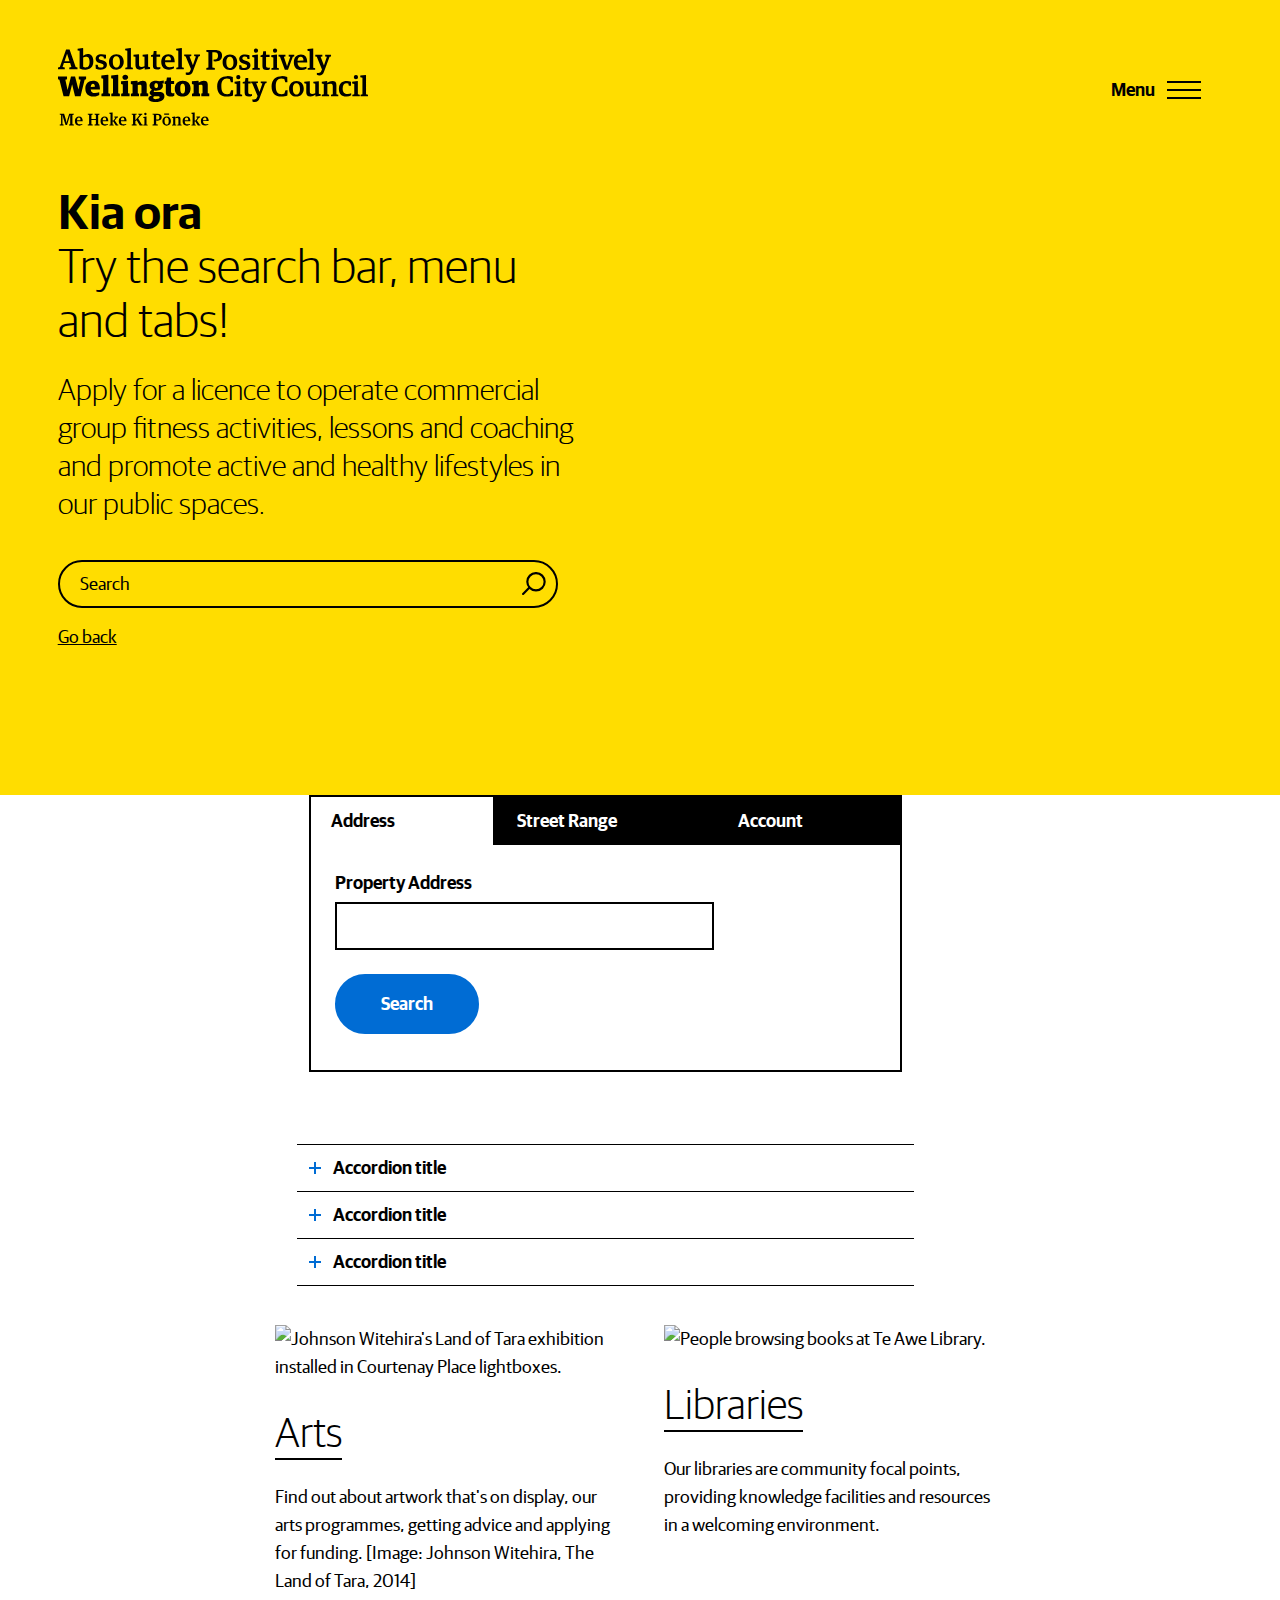
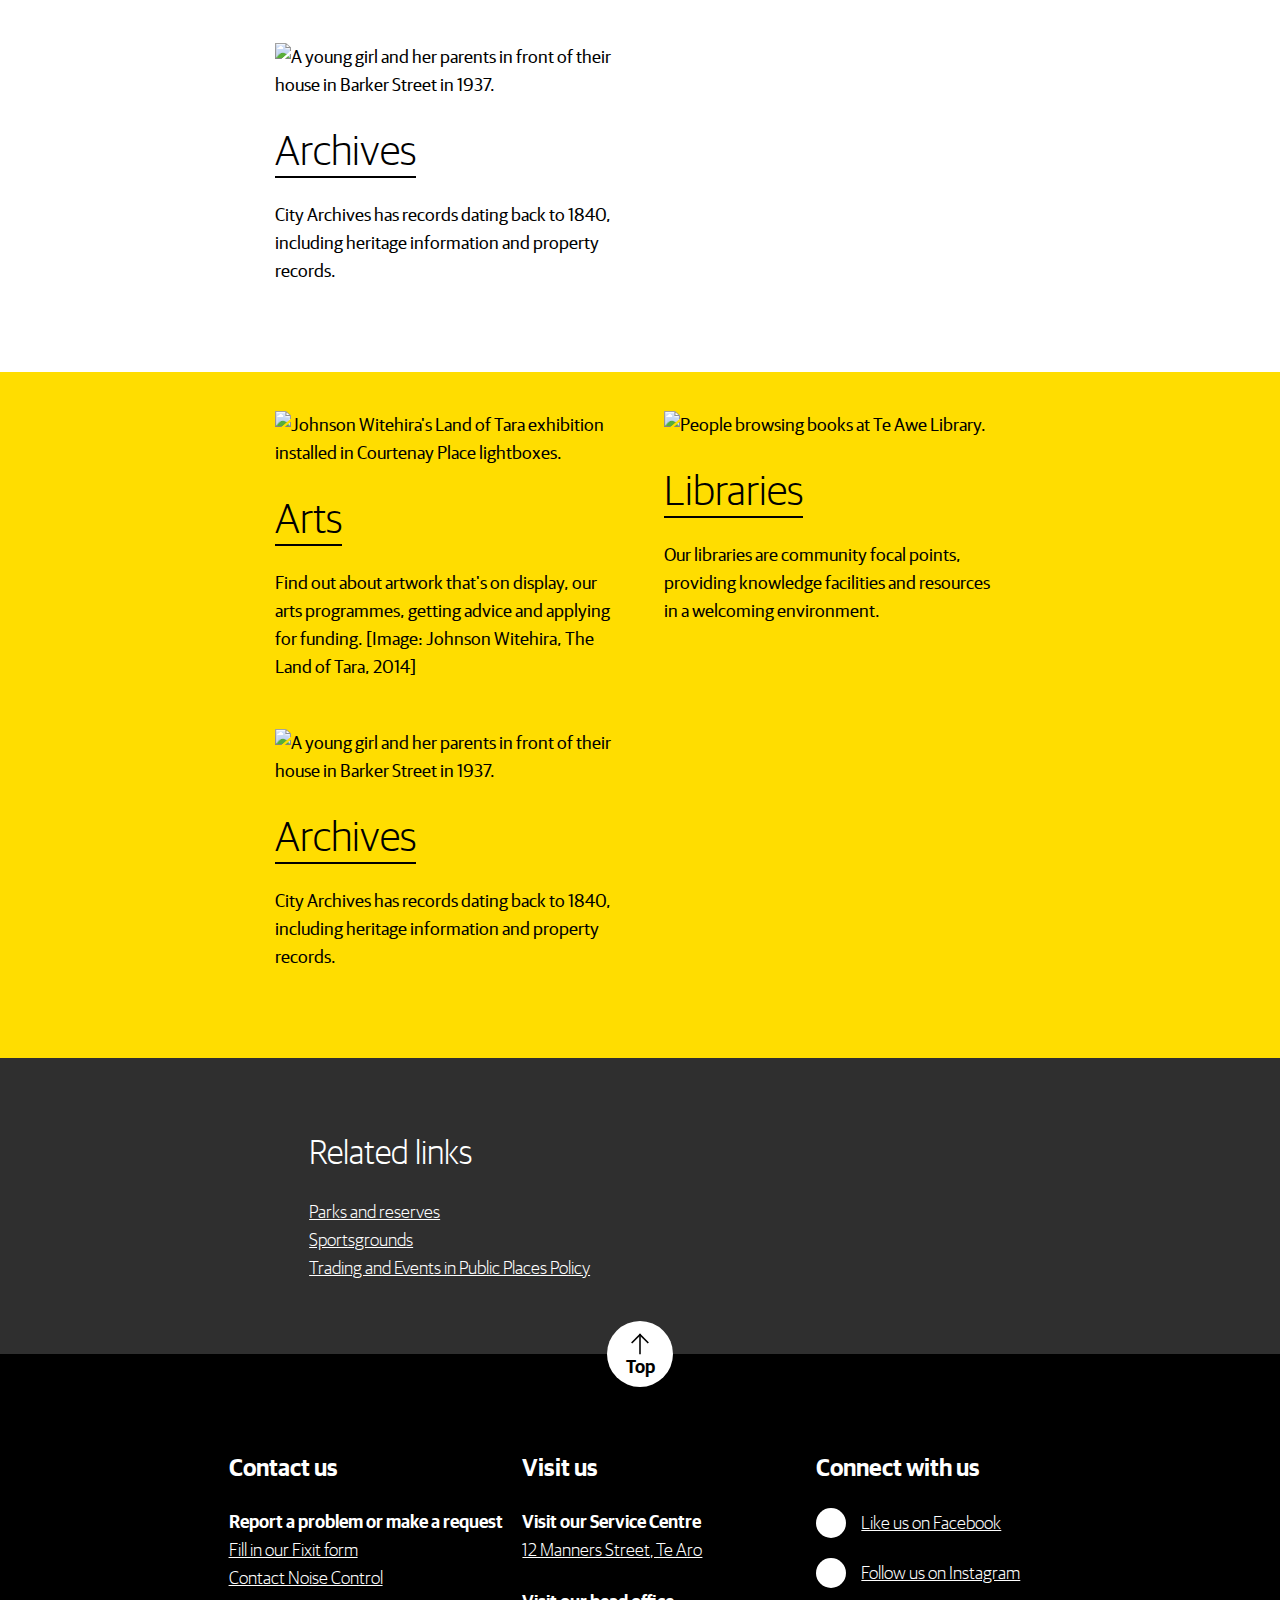
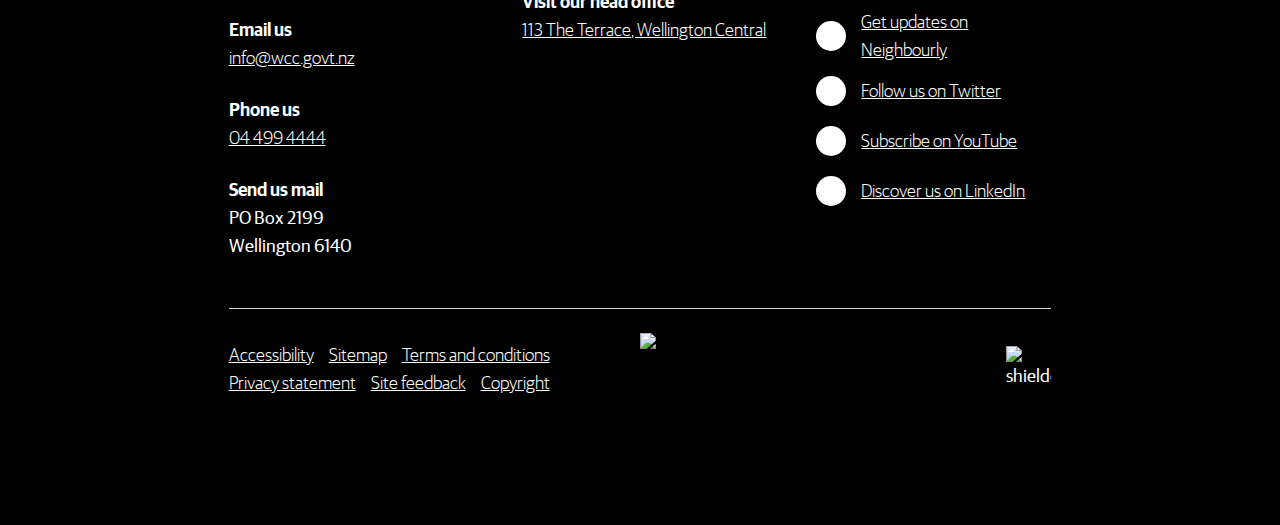
==== commit 6e36ee17: "Fixed fonts to serve local, removed old" ====
--- a/menu.html
+++ b/menu.html
@@ -240,6 +240,7 @@
                   <div class="row">
                      <div class="col-12 offset-1 col-xl-9 offset-xl-3">
                         <h1 class="hero__homepage mb--xs"><span class="strong">Kia ora</span><br/> Try the search bar, menu and tabs!</h1>
+                        <p class="type-introduction">Apply for a licence to operate commercial group fitness activities, lessons and coaching and promote active and healthy lifestyles in our public spaces.<br><br></p>
                         <a href="#search" class="button search__button search__button-homepage order-2 d-flex align-items-center d-lg-none" aria-expanded="false">Search</a>
                         <div id="ctl27_search_pnlSearch" class="search" role="search" aria-label="Site Search" onkeypress="javascript:return WebForm_FireDefaultButton(event, 'ctl27_search_btnSearch')">
                            <fieldset>
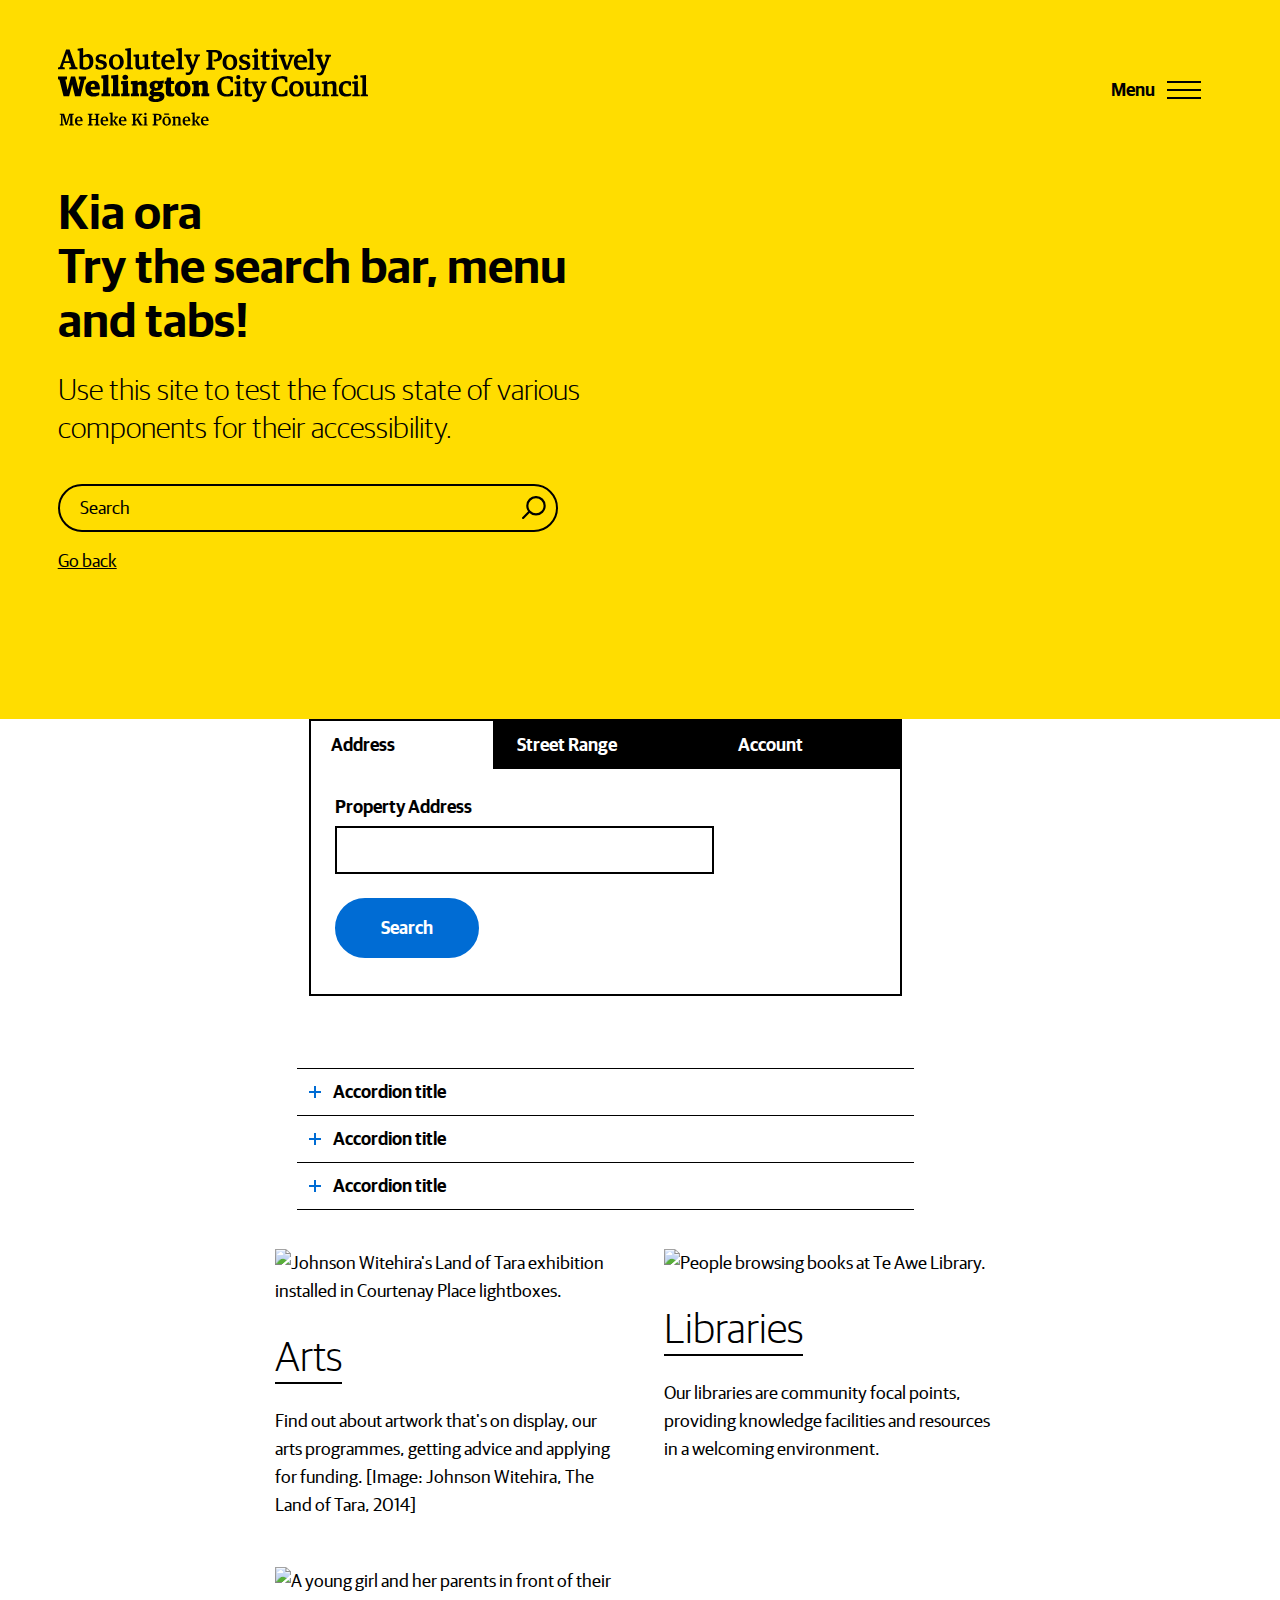
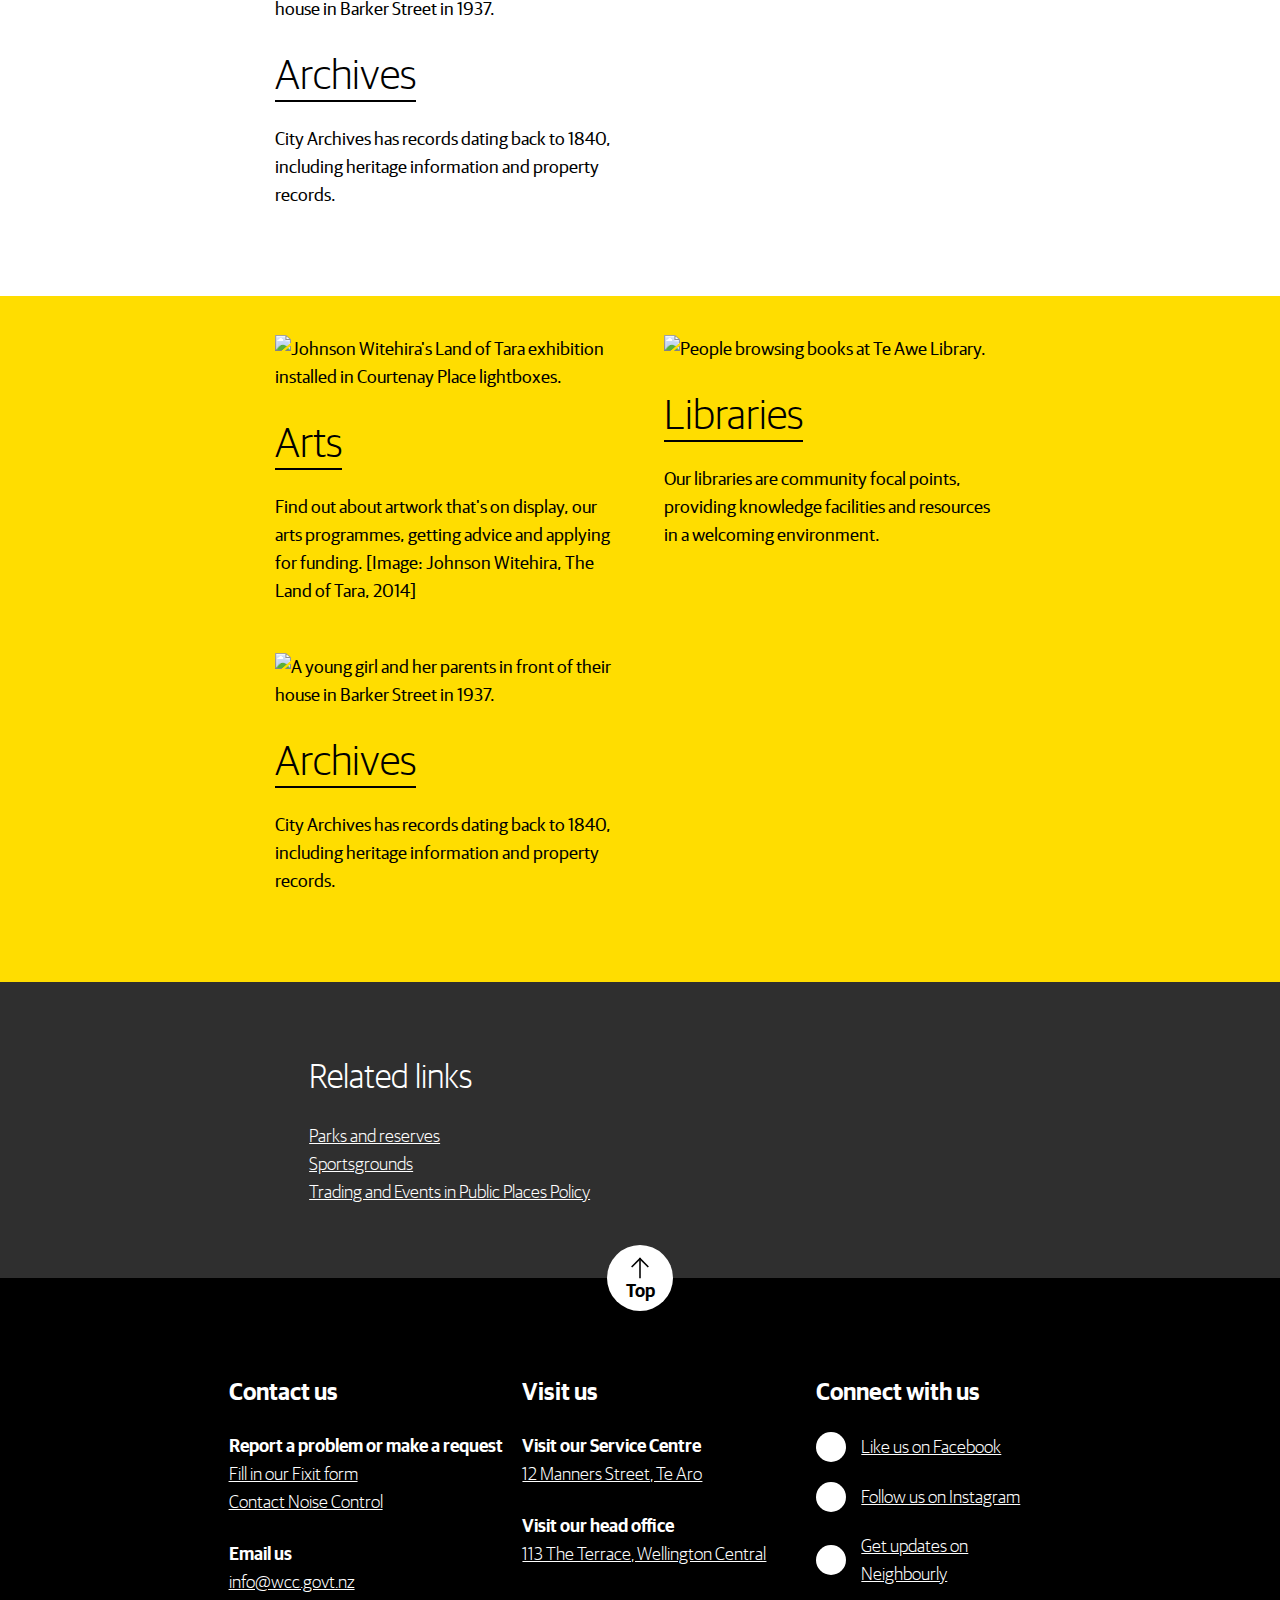
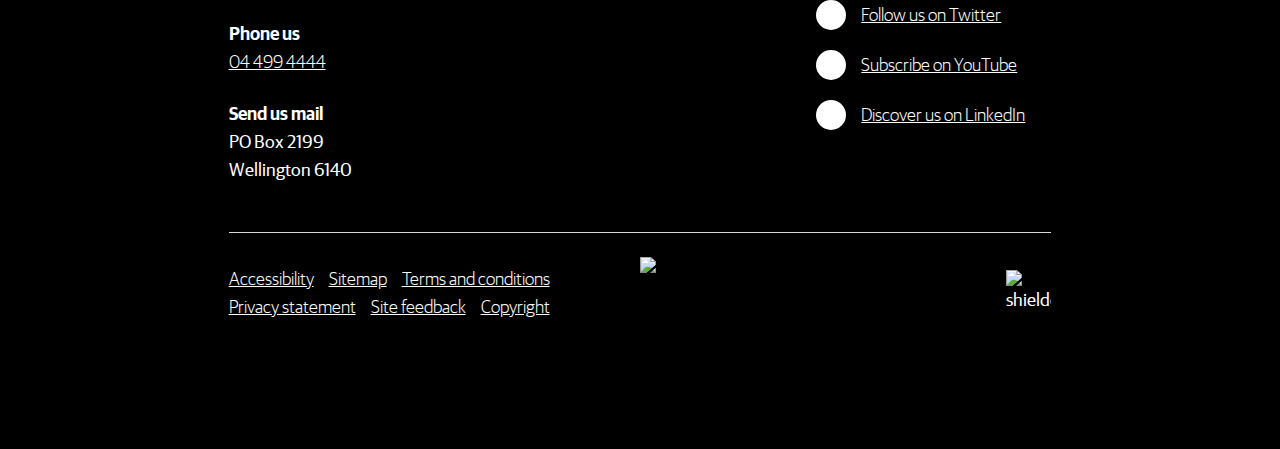
==== commit 6c71f502: "Example intro added" ====
--- a/menu.html
+++ b/menu.html
@@ -239,8 +239,8 @@
                <div class="container-md container-fluid">
                   <div class="row">
                      <div class="col-12 offset-1 col-xl-9 offset-xl-3">
-                        <h1 class="hero__homepage mb--xs"><span class="strong">Kia ora</span><br/> Try the search bar, menu and tabs!</h1>
-                        <p class="type-introduction">Apply for a licence to operate commercial group fitness activities, lessons and coaching and promote active and healthy lifestyles in our public spaces.<br><br></p>
+                        <h1 class="hero__homepage mb--xs"><an class="strong">Kia ora</span><br/> Try the search bar, menu and tabs!</h1>
+                        <p class="type-introduction">Use this site to test the focus state of various components for their accessibility.<br><br></p>
                         <a href="#search" class="button search__button search__button-homepage order-2 d-flex align-items-center d-lg-none" aria-expanded="false">Search</a>
                         <div id="ctl27_search_pnlSearch" class="search" role="search" aria-label="Site Search" onkeypress="javascript:return WebForm_FireDefaultButton(event, 'ctl27_search_btnSearch')">
                            <fieldset>
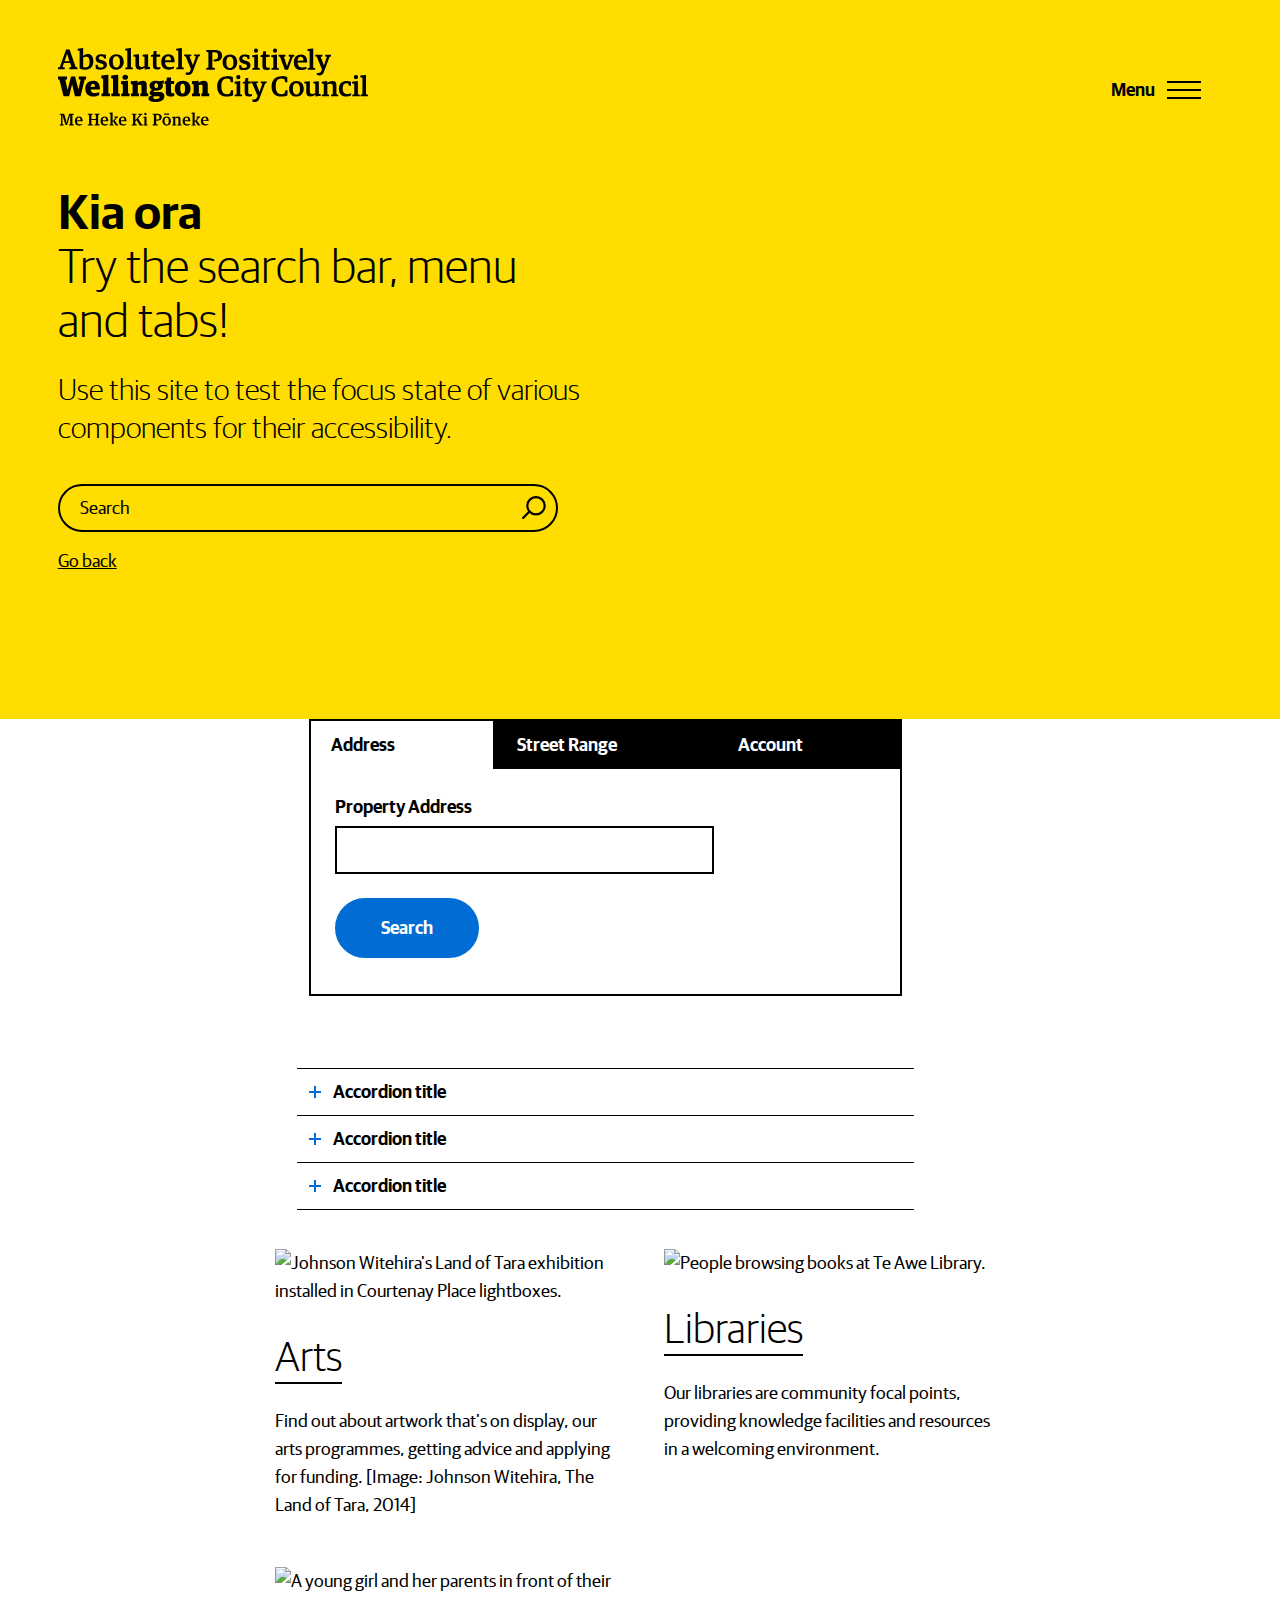
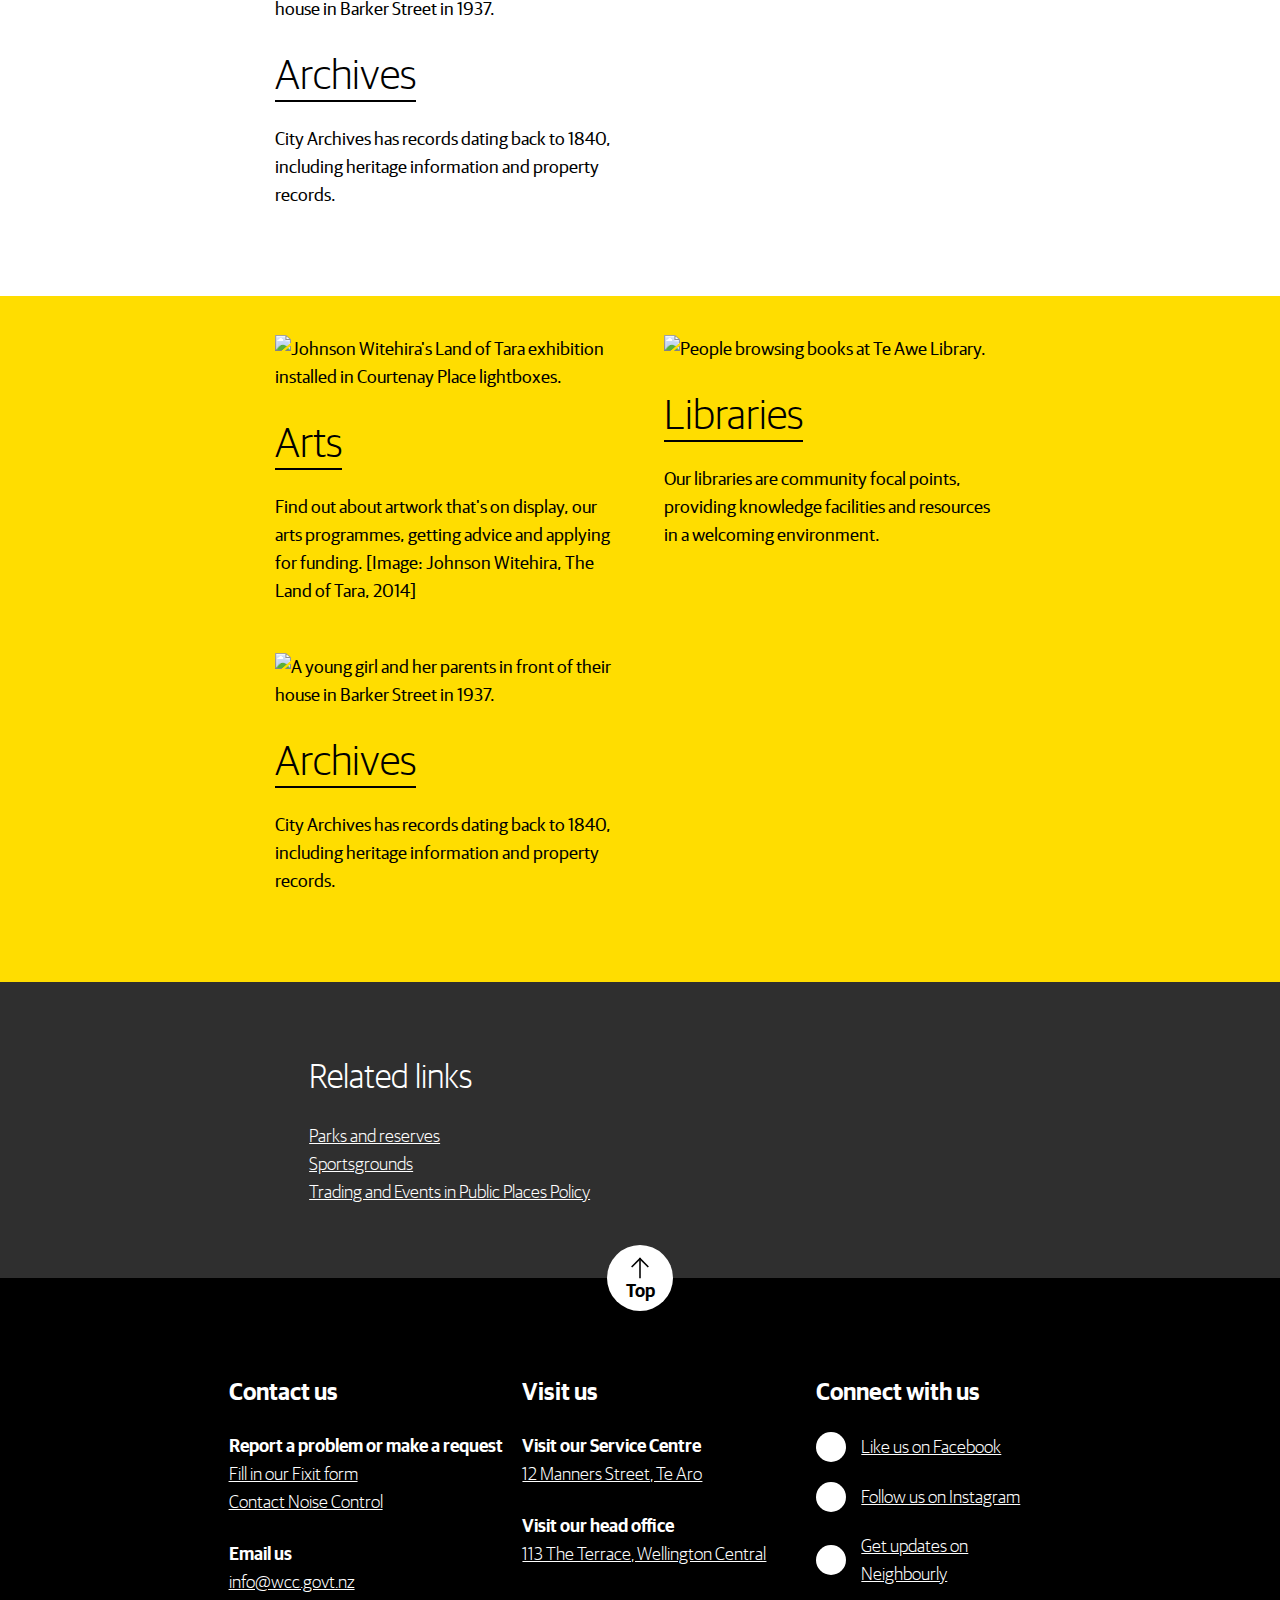
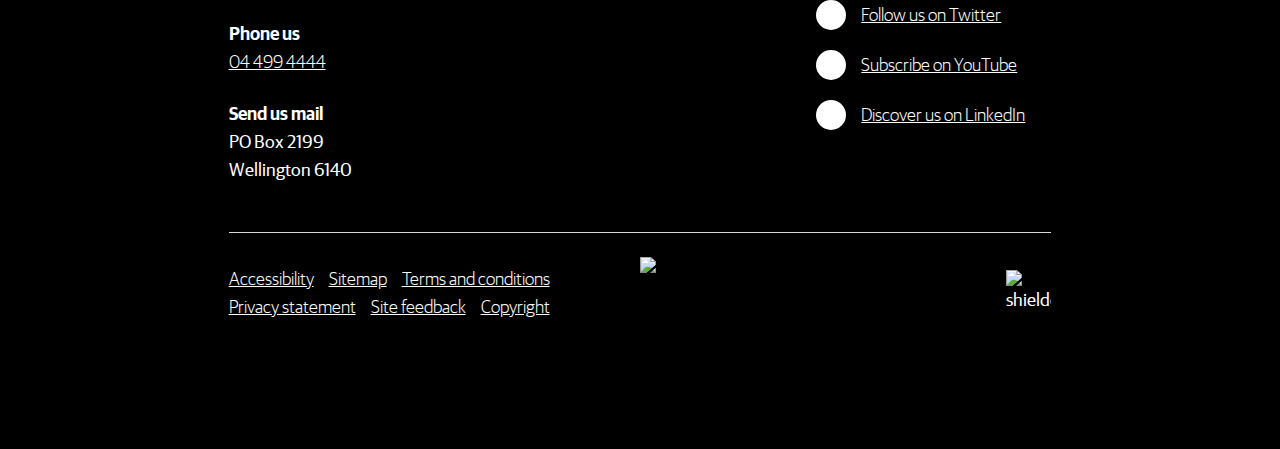
==== commit 48d8e24e: "Font weights in header fixed" ====
--- a/menu.html
+++ b/menu.html
@@ -239,7 +239,7 @@
                <div class="container-md container-fluid">
                   <div class="row">
                      <div class="col-12 offset-1 col-xl-9 offset-xl-3">
-                        <h1 class="hero__homepage mb--xs"><an class="strong">Kia ora</span><br/> Try the search bar, menu and tabs!</h1>
+                        <h1 class="hero__homepage mb--xs"><an class="strong">Kia ora</span><br/></strong></an> Try the search bar, menu and tabs!</h1>
                         <p class="type-introduction">Use this site to test the focus state of various components for their accessibility.<br><br></p>
                         <a href="#search" class="button search__button search__button-homepage order-2 d-flex align-items-center d-lg-none" aria-expanded="false">Search</a>
                         <div id="ctl27_search_pnlSearch" class="search" role="search" aria-label="Site Search" onkeypress="javascript:return WebForm_FireDefaultButton(event, 'ctl27_search_btnSearch')">
